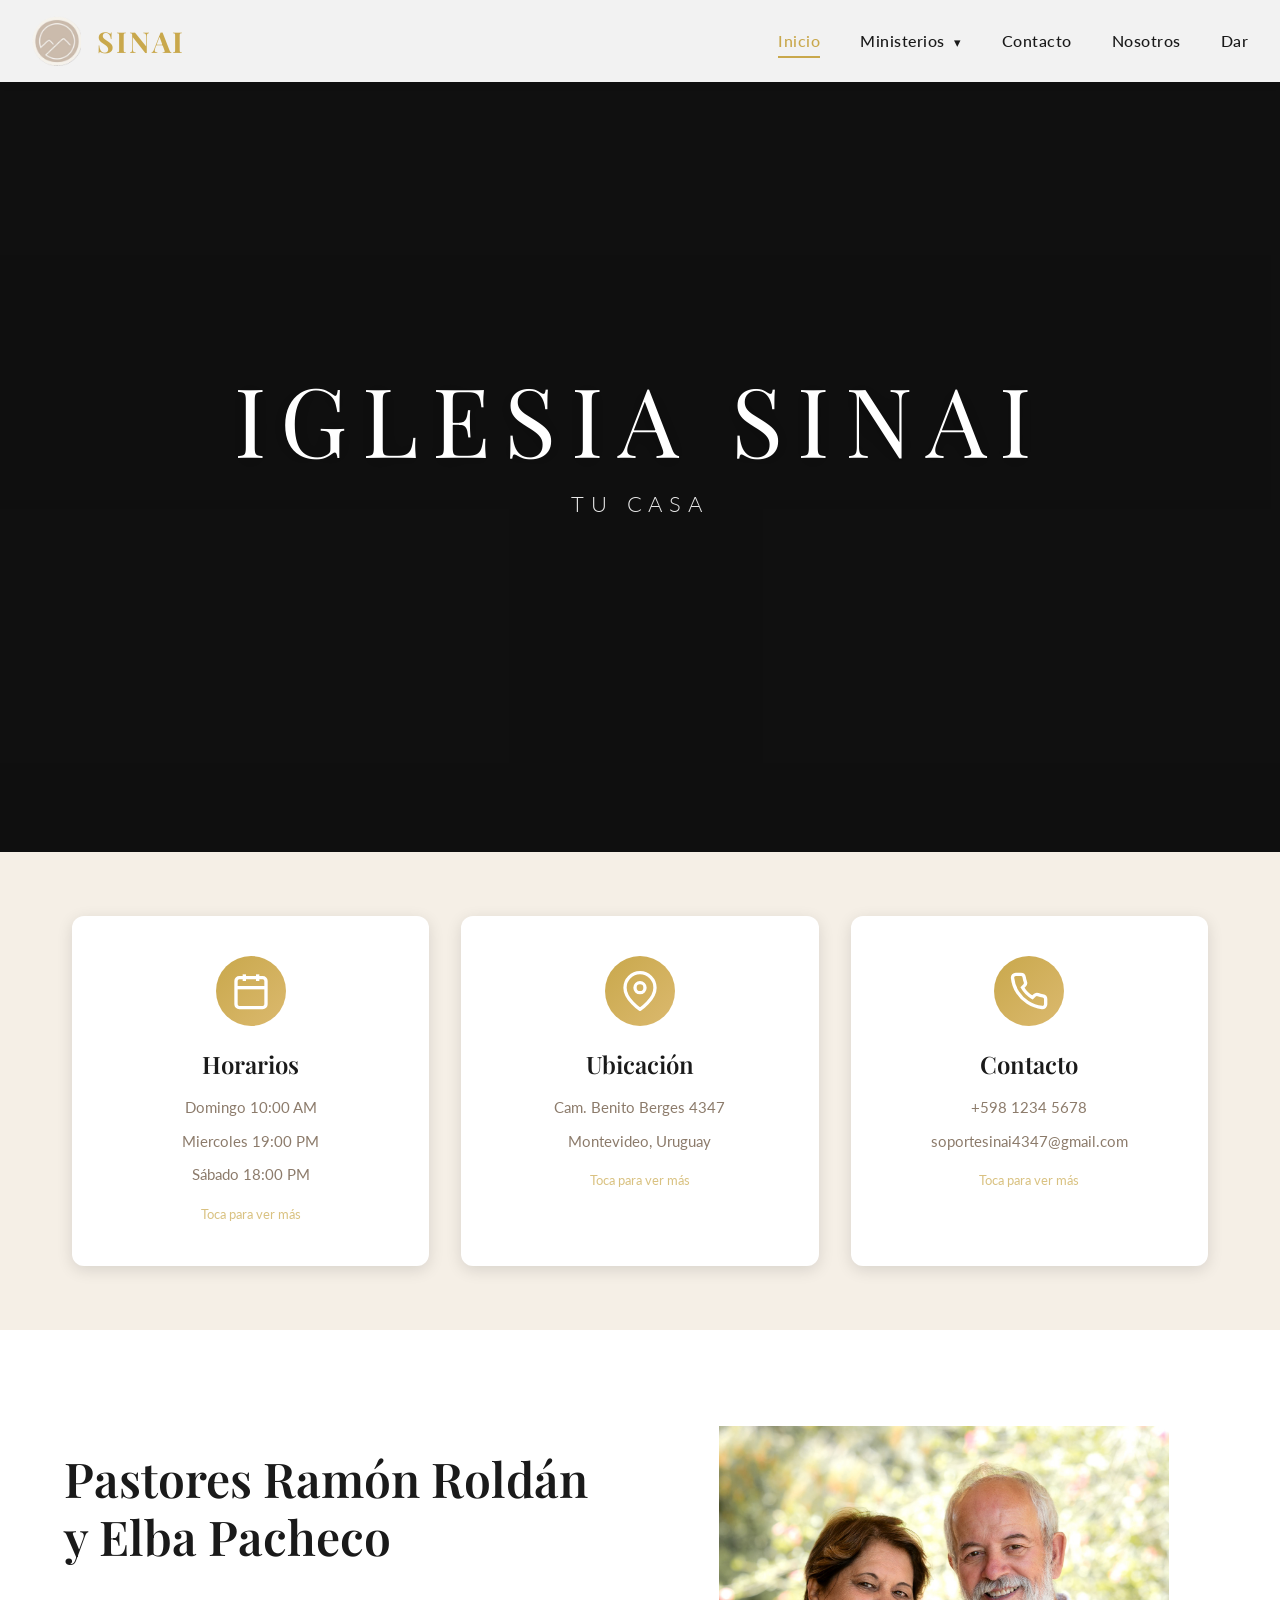
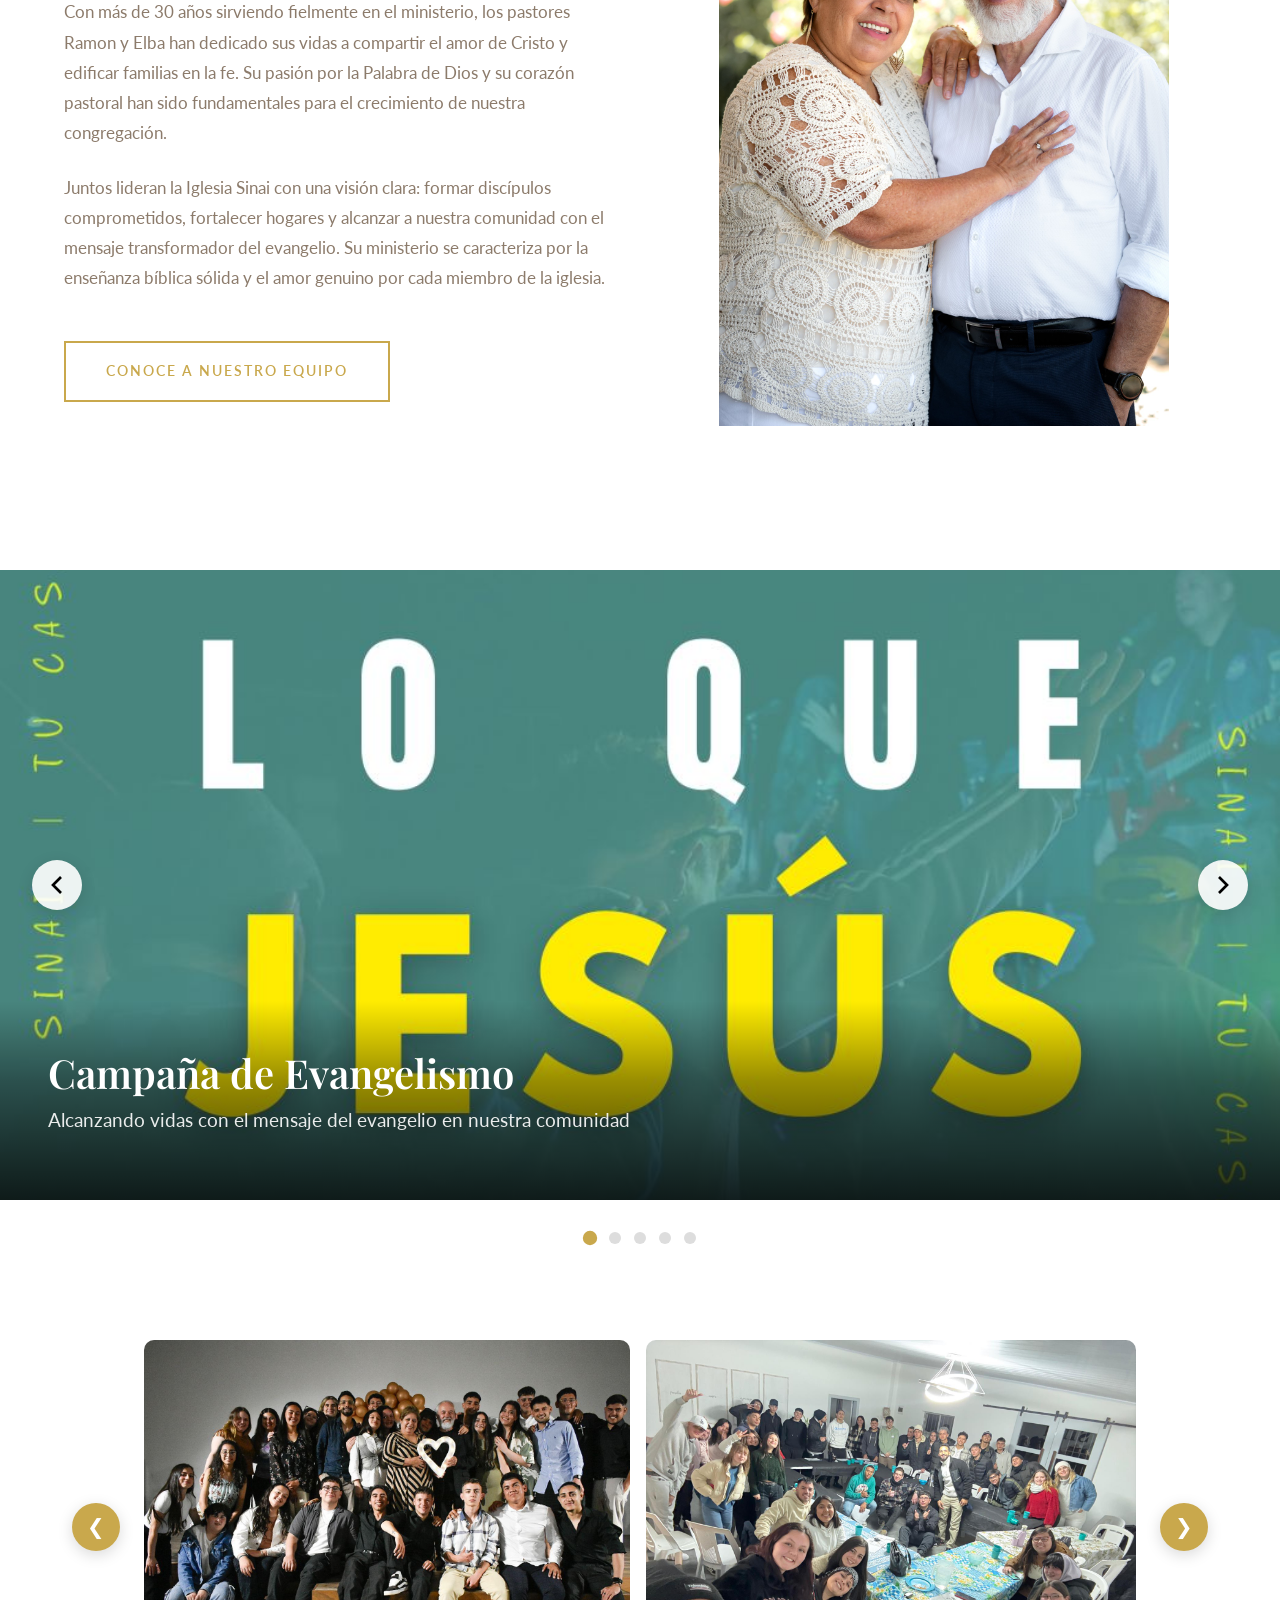
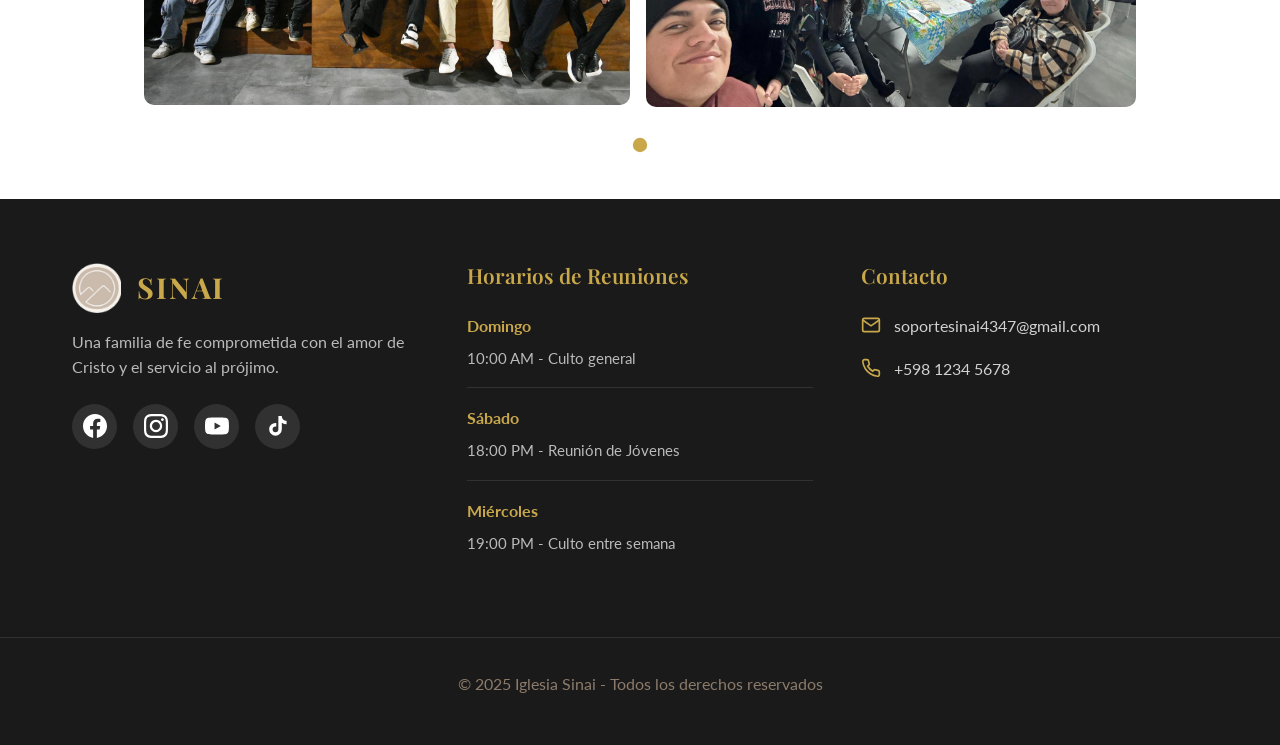
==== index.html @ 522b0577 "Mejoras generales del sitio: optimización, correcciones y unificación - Compresión de imágenes grand" ====
<!DOCTYPE html>
<html lang="es">
<head>
  <meta charset="UTF-8">
  <meta name="viewport" content="width=device-width, initial-scale=1.0">
  <title>Iglesia Sinai - Donde la presencia de Dios habita</title>

  <!-- Tipografías elegantes de Google Fonts -->
  <link rel="preconnect" href="https://fonts.googleapis.com">
  <link rel="preconnect" href="https://fonts.gstatic.com" crossorigin>
  <link href="https://fonts.googleapis.com/css2?family=Playfair+Display:wght@400;500;600;700;800&family=Lato:wght@300;400;700&display=swap" rel="stylesheet">

  <!-- Estilos principales -->
  <link rel="stylesheet" href="css/style.css">
</head>
<body>
    
  <!-- ======= Encabezado / Menú ======= -->
  <header id="header">
    <div class="header-container">
      <div class="logo">
        <img src="img/logo.png" alt="Logo Iglesia Sinai">
        <span>SINAI</span>
      </div>
      
      <button class="menu-toggle" aria-label="Abrir menú">
        <span></span>
        <span></span>
        <span></span>
      </button>

      <nav>
        <ul>
          <li><a href="index.html" class="active">Inicio</a></li>

          <!-- Menú desplegable de ministerios -->
          <li class="dropdown">
            <a href="#ministerios">Ministerios <span class="arrow">▾</span></a>
            <ul class="submenu">
              <li><a href="ministerios/alabanza.html">Alabanza</a></li>
              <li><a href="ministerios/jovenes.html">Jóvenes</a></li>
              <li><a href="ministerios/kids.html">Kids</a></li>
              <li><a href="ministerios/varones.html">Varones</a></li>
              <li><a href="ministerios/mujeres.html">Mujeres</a></li>
              <li><a href="ministerios/danza.html">Danza</a></li>
              <li><a href="ministerios/multimedia.html">Multimedia</a></li>
            </ul>
          </li>

          <li><a href="contacto.html">Contacto</a></li>
          <li><a href="nosotros.html">Nosotros</a></li>
          <li><a href="donaciones.html">Dar</a></li>
        </ul>
      </nav>
    </div>
  </header>

  <!-- ======= Banner con video de fondo ======= -->
  <section class="hero-video">
    <video autoplay muted loop playsinline preload="metadata" class="hero-video-bg">
      <source src="img/hero-opt.mp4" type="video/mp4">
    </video>
    <div class="hero-video-overlay"></div>
    <div class="hero-content">
      <h1 class="hero-title">Iglesia Sinai</h1>
      <p class="hero-subtitle">Tu casa</p>
    </div>
  </section>

  <!-- ======= Información rápida ======= -->
  <section class="info-cards">
    <div class="container">
      <div class="card card-expandible fade-in" data-card="horarios">
        <div class="card-icon">
          <svg width="40" height="40" viewBox="0 0 24 24" fill="none" stroke="currentColor" stroke-width="2">
            <rect x="3" y="4" width="18" height="18" rx="2" ry="2"></rect>
            <line x1="16" y1="2" x2="16" y2="6"></line>
            <line x1="8" y1="2" x2="8" y2="6"></line>
            <line x1="3" y1="10" x2="21" y2="10"></line>
          </svg>
        </div>
        <h3>Horarios</h3>
        <p>Domingo 10:00 AM</p>
        <p>Miercoles 19:00 PM</p>
        <p>Sábado 18:00 PM</p>
        <span class="card-expand-hint">Toca para ver más</span>
      </div>

      <div class="card card-expandible fade-in" data-card="ubicacion">
        <div class="card-icon">
          <svg width="40" height="40" viewBox="0 0 24 24" fill="none" stroke="currentColor" stroke-width="2">
            <path d="M21 10c0 7-9 13-9 13s-9-6-9-13a9 9 0 0 1 18 0z"></path>
            <circle cx="12" cy="10" r="3"></circle>
          </svg>
        </div>
        <h3>Ubicación</h3>
        <p>Cam. Benito Berges 4347</p>
        <p>Montevideo, Uruguay</p>
        <span class="card-expand-hint">Toca para ver más</span>
      </div>

      <div class="card card-expandible fade-in" data-card="contacto">
        <div class="card-icon">
          <svg width="40" height="40" viewBox="0 0 24 24" fill="none" stroke="currentColor" stroke-width="2">
            <path d="M22 16.92v3a2 2 0 0 1-2.18 2 19.79 19.79 0 0 1-8.63-3.07 19.5 19.5 0 0 1-6-6 19.79 19.79 0 0 1-3.07-8.67A2 2 0 0 1 4.11 2h3a2 2 0 0 1 2 1.72 12.84 12.84 0 0 0 .7 2.81 2 2 0 0 1-.45 2.11L8.09 9.91a16 16 0 0 0 6 6l1.27-1.27a2 2 0 0 1 2.11-.45 12.84 12.84 0 0 0 2.81.7A2 2 0 0 1 22 16.92z"></path>
          </svg>
        </div>
        <h3>Contacto</h3>
        <p>+598 1234 5678</p>
        <p>soportesinai4347@gmail.com</p>
        <span class="card-expand-hint">Toca para ver más</span>
      </div>
    </div>
  </section>

  <!-- Modal para info expandida -->
  <div class="info-modal" id="infoModal">
    <div class="info-modal-content">
      <button class="info-modal-close" aria-label="Cerrar">✕</button>
      <div class="info-modal-body" id="infoModalBody"></div>
    </div>
  </div>

  <!-- ======= Nuestros Pastores ======= -->
  <section class="pastores-section-new fade-in" id="pastores">
    <div class="pastores-container">
      <div class="pastores-texto">
        <h2>Pastores Ramón Roldán y Elba Pacheco</h2>
        <p>Con más de 30 años sirviendo fielmente en el ministerio, los pastores Ramon y Elba han dedicado sus vidas a compartir el amor de Cristo y edificar familias en la fe. Su pasión por la Palabra de Dios y su corazón pastoral han sido fundamentales para el crecimiento de nuestra congregación.</p>
        <p>Juntos lideran la Iglesia Sinai con una visión clara: formar discípulos comprometidos, fortalecer hogares y alcanzar a nuestra comunidad con el mensaje transformador del evangelio. Su ministerio se caracteriza por la enseñanza bíblica sólida y el amor genuino por cada miembro de la iglesia.</p>
        <a href="nosotros.html" class="btn-pastores">CONOCE A NUESTRO EQUIPO</a>
      </div>
      <div class="pastores-imagen">
        <img src="img/pastores/pastores.jpg" alt="Pastores Ramón Roldán y Elba Pacheco" loading="lazy">
      </div>
    </div>
  </section>

  <!-- ======= Noticias y Eventos ======= -->
  <section class="noticias-section fade-in" id="noticias">
      <div class="noticias-carousel">
        <button class="carousel-control prev" aria-label="Anterior">
          <svg width="32" height="32" viewBox="0 0 24 24" fill="none" stroke="currentColor" stroke-width="2">
            <polyline points="15 18 9 12 15 6"></polyline>
          </svg>
        </button>

        <div class="carousel-wrapper">
          <div class="carousel-track">
            
            <article class="noticia-card">
              <div class="noticia-image">
                <img src="img/evangelismo.jpg" alt="Campaña de Evangelismo">
              </div>
              <div class="noticia-content">
                <h3>Campaña de Evangelismo</h3>
                <p>Alcanzando vidas con el mensaje del evangelio en nuestra comunidad</p>
              </div>
            </article>

            <article class="noticia-card">
              <div class="noticia-image">
                <img src="img/encendido.jpg" alt="Confraternidad de jóvenes">
              </div>
              <div class="noticia-content">
                <h3>Confraternidad de Jóvenes</h3>
                <p>Noche de adoración, comunión y crecimiento espiritual</p>
              </div>
            </article>

            <article class="noticia-card">
              <div class="noticia-image">
                <img src="img/campeonato.jpg" alt="Campeonato de Fútbol">
              </div>
              <div class="noticia-content">
                <h3>Campeonato de Fútbol</h3>
                <p>Deporte, compañerismo y diversión entre hermanos</p>
              </div>
            </article>

            <article class="noticia-card">
              <div class="noticia-image">
                <img src="img/hombres.jpg" alt="Reunión de Hombres">
              </div>
              <div class="noticia-content">
                <h3>Reunión de Hombres</h3>
                <p>Fortaleciendo el liderazgo y la fe masculina</p>
              </div>
            </article>

            <article class="noticia-card">
              <div class="noticia-image">
                <img src="img/chicas.jpg" alt="Reunión de Chicas">
              </div>
              <div class="noticia-content">
                <h3>Reunión de Chicas</h3>
                <p>Empoderando a las mujeres en su caminar con Cristo</p>
              </div>
            </article>

          </div>
        </div>

        <button class="carousel-control next" aria-label="Siguiente">
          <svg width="32" height="32" viewBox="0 0 24 24" fill="none" stroke="currentColor" stroke-width="2">
            <polyline points="9 18 15 12 9 6"></polyline>
          </svg>
        </button>
      </div>

      <div class="carousel-indicators">
        <span class="indicator active"></span>
        <span class="indicator"></span>
        <span class="indicator"></span>
        <span class="indicator"></span>
        <span class="indicator"></span>
      </div>
  </section>

  <!-- ======= Galería Carrusel ======= -->
  <section class="galeria-section fade-in">
    <div class="container">
      <div class="galeria-carousel" id="indexCarousel">
        <button class="galeria-btn galeria-prev" aria-label="Anterior">❮</button>
        <div class="galeria-viewport">
          <div class="galeria-track">
            <div class="galeria-slide">
              <img src="img/galeria1.jpg" alt="Culto de adoración" loading="lazy">
            </div>
            <div class="galeria-slide">
              <img src="img/galeria2.jpg" alt="Ministerio de jóvenes" loading="lazy">
            </div>
            <!-- Agregar más slides: <div class="galeria-slide"><img src="img/galeria3.jpg" alt=""></div> -->
          </div>
        </div>
        <button class="galeria-btn galeria-next" aria-label="Siguiente">❯</button>
      </div>
      <div class="galeria-dots" id="indexDots"></div>
    </div>
  </section>

  <!-- ========== Lightbox ========== -->
  <div class="galeria-lightbox" id="indexLightbox">
    <button class="galeria-lightbox-close" aria-label="Cerrar">✕</button>
    <button class="galeria-lightbox-prev" aria-label="Anterior">❮</button>
    <img src="" alt="Foto ampliada">
    <button class="galeria-lightbox-next" aria-label="Siguiente">❯</button>
    <div class="galeria-lightbox-counter"></div>
  </div>

  <!-- ======= Footer ======= -->
  <footer>
    <div class="footer-container">
      <div class="footer-section">
        <div class="footer-logo">
          <img src="img/logo.png" alt="Logo Iglesia Sinai">
          <span>SINAI</span>
        </div>
        <p class="footer-description">Una familia de fe comprometida con el amor de Cristo y el servicio al prójimo.</p>
        <div class="social-links">
          <a href="https://www.facebook.com/sinai.tucasa.uy/about" target="_blank" rel="noopener" aria-label="Facebook">
            <svg width="24" height="24" viewBox="0 0 24 24" fill="currentColor">
              <path d="M24 12.073c0-6.627-5.373-12-12-12s-12 5.373-12 12c0 5.99 4.388 10.954 10.125 11.854v-8.385H7.078v-3.47h3.047V9.43c0-3.007 1.792-4.669 4.533-4.669 1.312 0 2.686.235 2.686.235v2.953H15.83c-1.491 0-1.956.925-1.956 1.874v2.25h3.328l-.532 3.47h-2.796v8.385C19.612 23.027 24 18.062 24 12.073z"/>
            </svg>
          </a>
          <a href="https://www.instagram.com/sinaitucasa.uy/" target="_blank" rel="noopener" aria-label="Instagram">
            <svg width="24" height="24" viewBox="0 0 24 24" fill="currentColor">
              <path d="M12 2.163c3.204 0 3.584.012 4.85.07 3.252.148 4.771 1.691 4.919 4.919.058 1.265.069 1.645.069 4.849 0 3.205-.012 3.584-.069 4.849-.149 3.225-1.664 4.771-4.919 4.919-1.266.058-1.644.07-4.85.07-3.204 0-3.584-.012-4.849-.07-3.26-.149-4.771-1.699-4.919-4.92-.058-1.265-.07-1.644-.07-4.849 0-3.204.013-3.583.07-4.849.149-3.227 1.664-4.771 4.919-4.919 1.266-.057 1.645-.069 4.849-.069zm0-2.163c-3.259 0-3.667.014-4.947.072-4.358.2-6.78 2.618-6.98 6.98-.059 1.281-.073 1.689-.073 4.948 0 3.259.014 3.668.072 4.948.2 4.358 2.618 6.78 6.98 6.98 1.281.058 1.689.072 4.948.072 3.259 0 3.668-.014 4.948-.072 4.354-.2 6.782-2.618 6.979-6.98.059-1.28.073-1.689.073-4.948 0-3.259-.014-3.667-.072-4.947-.196-4.354-2.617-6.78-6.979-6.98-1.281-.059-1.69-.073-4.949-.073zm0 5.838c-3.403 0-6.162 2.759-6.162 6.162s2.759 6.163 6.162 6.163 6.162-2.759 6.162-6.163c0-3.403-2.759-6.162-6.162-6.162zm0 10.162c-2.209 0-4-1.79-4-4 0-2.209 1.791-4 4-4s4 1.791 4 4c0 2.21-1.791 4-4 4zm6.406-11.845c-.796 0-1.441.645-1.441 1.44s.645 1.44 1.441 1.44c.795 0 1.439-.645 1.439-1.44s-.644-1.44-1.439-1.44z"/>
            </svg>
          </a>
          <a href="https://youtube.com" target="_blank" rel="noopener" aria-label="YouTube">
            <svg width="24" height="24" viewBox="0 0 24 24" fill="currentColor">
              <path d="M23.498 6.186a3.016 3.016 0 0 0-2.122-2.136C19.505 3.545 12 3.545 12 3.545s-7.505 0-9.377.505A3.017 3.017 0 0 0 .502 6.186C0 8.07 0 12 0 12s0 3.93.502 5.814a3.016 3.016 0 0 0 2.122 2.136c1.871.505 9.376.505 9.376.505s7.505 0 9.377-.505a3.015 3.015 0 0 0 2.122-2.136C24 15.93 24 12 24 12s0-3.93-.502-5.814zM9.545 15.568V8.432L15.818 12l-6.273 3.568z"/>
            </svg>
          </a>
          <a href="https://www.tiktok.com/@sinaitucasa.uy" target="_blank" rel="noopener" aria-label="TikTok">
            <svg width="24" height="24" viewBox="0 0 24 24" fill="currentColor">
              <path d="M19.59 6.69a4.83 4.83 0 0 1-3.77-4.25V2h-3.45v13.67a2.89 2.89 0 0 1-2.88 2.5 2.89 2.89 0 0 1-2.89-2.89 2.89 2.89 0 0 1 2.89-2.89c.28 0 .54.04.79.1V9.01a6.33 6.33 0 0 0-.79-.05 6.34 6.34 0 0 0-6.34 6.34 6.34 6.34 0 0 0 6.34 6.34 6.34 6.34 0 0 0 6.33-6.34V8.69a8.17 8.17 0 0 0 4.78 1.52V6.76a4.85 4.85 0 0 1-1.01-.07z"/>
            </svg>
          </a>
        </div>
      </div>

      <div class="footer-section">
        <h3>Horarios de Reuniones</h3>
        <ul class="horarios-list">
          <li>
            <strong>Domingo</strong>
            <span>10:00 AM - Culto general</span>
          </li>
          <li>
            <strong>Sábado</strong>
            <span>18:00 PM - Reunión de Jóvenes</span>
          </li>
          <li>
            <strong>Miércoles</strong>
            <span>19:00 PM - Culto entre semana</span>
          </li>
        </ul>
      </div>

      <div class="footer-section">
        <h3>Contacto</h3>
        <ul class="contacto-list">
          <li>
            <svg width="20" height="20" viewBox="0 0 24 24" fill="none" stroke="currentColor" stroke-width="2">
              <path d="M4 4h16c1.1 0 2 .9 2 2v12c0 1.1-.9 2-2 2H4c-1.1 0-2-.9-2-2V6c0-1.1.9-2 2-2z"></path>
              <polyline points="22,6 12,13 2,6"></polyline>
            </svg>
            <a href="mailto:soportesinai4347@gmail.com">soportesinai4347@gmail.com</a>
          </li>
          <li>
            <svg width="20" height="20" viewBox="0 0 24 24" fill="none" stroke="currentColor" stroke-width="2">
              <path d="M22 16.92v3a2 2 0 0 1-2.18 2 19.79 19.79 0 0 1-8.63-3.07 19.5 19.5 0 0 1-6-6 19.79 19.79 0 0 1-3.07-8.67A2 2 0 0 1 4.11 2h3a2 2 0 0 1 2 1.72 12.84 12.84 0 0 0 .7 2.81 2 2 0 0 1-.45 2.11L8.09 9.91a16 16 0 0 0 6 6l1.27-1.27a2 2 0 0 1 2.11-.45 12.84 12.84 0 0 0 2.81.7A2 2 0 0 1 22 16.92z"></path>
            </svg>
            <a href="tel:+59812345678">+598 1234 5678</a>
          </li>
        </ul>
      </div>
    </div>

    <div class="footer-bottom">
      <p>&copy; 2025 Iglesia Sinai - Todos los derechos reservados</p>
    </div>
  </footer>

  <!-- Scripts -->
  <script src="js/main.js"></script>
</body>
</html>
---- css/style.css ----
/* =========================
   IGLESIA SINAI - VERSIÓN MEJORADA
   Diseño elegante y moderno
========================= */

/* ======= FALLBACK PARA IMÁGENES ROTAS ======= */
.galeria-slide img,
.descripcion-imagen img,
.historia-imagen img,
.lider-imagen img {
  min-height: 40px;
  background-color: #e8e0d0;
  background-image: url("data:image/svg+xml,%3Csvg xmlns='http://www.w3.org/2000/svg' width='80' height='80' viewBox='0 0 24 24' fill='none' stroke='%23c9a84c' stroke-width='1' stroke-linecap='round' stroke-linejoin='round'%3E%3Crect x='3' y='3' width='18' height='18' rx='2' ry='2'/%3E%3Ccircle cx='8.5' cy='8.5' r='1.5'/%3E%3Cpolyline points='21 15 16 10 5 21'/%3E%3C/svg%3E");
  background-repeat: no-repeat;
  background-position: center;
  background-size: 60px;
}

:root {
  /* Colores principales */
  --color-primary: #1a1a1a;
  --color-secondary: #3b2314;
  --color-accent: #c9a84c;
  --color-accent-light: #dbb96e;
  --color-text: #1a1a1a;
  --color-text-light: #8c7b6b;
  --color-white: #ffffff;
  --color-bg-light: #f5efe6;
  --color-bg-dark: #111111;
  
  /* Sombras */
  --shadow-sm: 0 2px 8px rgba(0, 0, 0, 0.08);
  --shadow-md: 0 4px 16px rgba(0, 0, 0, 0.12);
  --shadow-lg: 0 8px 32px rgba(0, 0, 0, 0.16);
  
  /* Transiciones */
  --transition-fast: 0.2s ease;
  --transition-normal: 0.3s ease;
  --transition-slow: 0.5s ease;
}

* {
  margin: 0;
  padding: 0;
  box-sizing: border-box;
}

html {
  scroll-behavior: smooth;
  font-size: 16px;
}

body {
  font-family: 'Lato', -apple-system, BlinkMacSystemFont, 'Segoe UI', sans-serif;
  font-weight: 400;
  color: var(--color-text);
  line-height: 1.7;
  background-color: var(--color-white);
  overflow-x: hidden;
}

/* ======= TIPOGRAFÍA ======= */
h1, h2, h3, h4, h5, h6 {
  font-family: 'Playfair Display', Georgia, serif;
  font-weight: 600;
  line-height: 1.2;
  color: var(--color-primary);
  margin-bottom: 1rem;
}

h1 { font-size: clamp(2.5rem, 5vw, 4rem); }
h2 { font-size: clamp(2rem, 4vw, 3rem); }
h3 { font-size: clamp(1.5rem, 3vw, 2rem); }

p {
  margin-bottom: 1rem;
  color: var(--color-text-light);
}

/* ======= CONTENEDORES ======= */
.container {
  max-width: 1200px;
  margin: 0 auto;
  padding: 0 2rem;
}

/* ======= HEADER ======= */
header {
  position: fixed;
  top: 0;
  left: 0;
  width: 100%;
  z-index: 1000;
  background: rgba(255, 255, 255, 0.95);
  backdrop-filter: blur(10px);
  box-shadow: var(--shadow-sm);
  transition: all var(--transition-normal);
}

header.scrolled {
  background: rgba(255, 255, 255, 0.98);
  box-shadow: var(--shadow-md);
}

.header-container {
  max-width: 1400px;
  margin: 0 auto;
  padding: 1rem 2rem;
  display: flex;
  justify-content: space-between;
  align-items: center;
}

/* Logo */
.logo {
  display: flex;
  align-items: center;
  gap: 1rem;
  text-decoration: none;
}

.logo img {
  height: 50px;
  width: auto;
  transition: transform var(--transition-normal);
}

.logo:hover img {
  transform: scale(1.05);
}

.logo span {
  font-family: 'Playfair Display', Georgia, serif;
  font-size: 1.8rem;
  font-weight: 700;
  color: var(--color-accent);
  letter-spacing: 2px;
}

/* Navegación */
nav ul {
  list-style: none;
  display: flex;
  gap: 2.5rem;
  align-items: center;
}

nav a {
  color: var(--color-text);
  text-decoration: none;
  font-weight: 500;
  font-size: 1rem;
  letter-spacing: 0.5px;
  position: relative;
  padding: 0.5rem 0;
  transition: color var(--transition-normal);
}

nav a::after {
  content: '';
  position: absolute;
  bottom: 0;
  left: 0;
  width: 0;
  height: 2px;
  background: var(--color-accent);
  transition: width var(--transition-normal);
}

nav a:hover,
nav a.active {
  color: var(--color-accent);
}

nav a:hover::after,
nav a.active::after {
  width: 100%;
}

/* Dropdown */
.dropdown {
  position: relative;
}

.dropdown .arrow {
  font-size: 0.8em;
  margin-left: 0.3rem;
  transition: transform var(--transition-normal);
}

.dropdown:hover .arrow {
  transform: rotate(180deg);
}

.submenu {
  position: absolute;
  top: 100%;
  left: 0;
  display: flex;
  flex-direction: column;
  gap: 0;
  background: var(--color-white);
  border-radius: 8px;
  box-shadow: var(--shadow-lg);
  min-width: 180px;
  opacity: 0;
  visibility: hidden;
  transform: translateY(-10px);
  transition: all var(--transition-normal);
  margin-top: 1rem;
  padding: 0.5rem 0;
}

.dropdown:hover .submenu {
  opacity: 1;
  visibility: visible;
  transform: translateY(0);
}

.submenu li {
  width: 100%;
}

.submenu a {
  display: block;
  padding: 0.75rem 1.5rem;
  color: var(--color-text);
  transition: all var(--transition-fast);
}

.submenu a::after {
  display: none;
}

.submenu a:hover {
  background: var(--color-bg-light);
  color: var(--color-accent);
  padding-left: 2rem;
}

/* Menú hamburguesa */
.menu-toggle {
  display: none;
  flex-direction: column;
  gap: 5px;
  background: none;
  border: none;
  cursor: pointer;
  padding: 0.5rem;
}

.menu-toggle span {
  width: 28px;
  height: 3px;
  background: var(--color-accent);
  border-radius: 3px;
  transition: all var(--transition-normal);
}

.menu-toggle.active span:nth-child(1) {
  transform: rotate(45deg) translate(8px, 8px);
}

.menu-toggle.active span:nth-child(2) {
  opacity: 0;
}

.menu-toggle.active span:nth-child(3) {
  transform: rotate(-45deg) translate(8px, -8px);
}

/* ======= HERO VIDEO ======= */
.hero-video {
  position: relative;
  width: 100%;
  height: 100vh;
  min-height: 600px;
  overflow: hidden;
  display: flex;
  align-items: center;
  background-color: #1a1a1a;
  justify-content: center;
}

.hero-video-bg {
  position: absolute;
  top: 50%;
  left: 50%;
  min-width: 100%;
  min-height: 100%;
  width: auto;
  height: auto;
  transform: translate(-50%, -50%);
  object-fit: cover;
  z-index: 0;
  will-change: transform;
}

.hero-video-overlay {
  position: absolute;
  top: 0;
  left: 0;
  width: 100%;
  height: 100%;
  background: rgba(0, 0, 0, 0.4);
  z-index: 1;
}

.hero-content {
  position: relative;
  z-index: 2;
  text-align: center;
  color: var(--color-white);
  max-width: 900px;
  padding: 0 2rem;
  animation: fadeInUp 1s ease-out;
}

@keyframes fadeInUp {
  from {
    opacity: 0;
    transform: translateY(30px);
  }
  to {
    opacity: 1;
    transform: translateY(0);
  }
}

.hero-title {
  font-size: clamp(3rem, 8vw, 6rem);
  font-weight: 400;
  color: var(--color-white);
  margin-bottom: 0.5rem;
  text-shadow: 0 2px 20px rgba(0, 0, 0, 0.4);
  letter-spacing: 0.15em;
  text-transform: uppercase;
}

.hero-subtitle {
  font-size: clamp(1rem, 2vw, 1.4rem);
  color: var(--color-white);
  font-weight: 300;
  font-style: normal;
  letter-spacing: 0.3em;
  text-transform: uppercase;
  opacity: 0.9;
}

/* ======= BOTONES ======= */
.btn-primary {
  display: inline-block;
  padding: 1rem 2.5rem;
  background: var(--color-accent);
  color: var(--color-white);
  text-decoration: none;
  font-weight: 600;
  border-radius: 50px;
  transition: all var(--transition-normal);
  box-shadow: 0 4px 15px rgba(201, 169, 97, 0.3);
  letter-spacing: 0.5px;
}

.btn-primary:hover {
  background: var(--color-accent-light);
  transform: translateY(-2px);
  box-shadow: 0 6px 20px rgba(201, 169, 97, 0.4);
}

/* ======= INFO CARDS ======= */
.info-cards {
  padding: 4rem 0;
  background: var(--color-bg-light);
  margin-top: -3rem;
  position: relative;
  z-index: 2;
}

.info-cards .container {
  display: grid;
  grid-template-columns: repeat(auto-fit, minmax(280px, 1fr));
  gap: 2rem;
}

.card {
  background: var(--color-white);
  padding: 2.5rem 2rem;
  border-radius: 12px;
  box-shadow: var(--shadow-md);
  text-align: center;
  transition: all var(--transition-normal);
}

.card:hover {
  transform: translateY(-5px);
  box-shadow: var(--shadow-lg);
}

.card-icon {
  width: 70px;
  height: 70px;
  margin: 0 auto 1.5rem;
  background: linear-gradient(135deg, var(--color-accent), var(--color-accent-light));
  border-radius: 50%;
  display: flex;
  align-items: center;
  justify-content: center;
  color: var(--color-white);
}

.card h3 {
  font-size: 1.5rem;
  margin-bottom: 1rem;
  color: var(--color-primary);
}

.card p {
  font-size: 0.95rem;
  color: var(--color-text-light);
  margin-bottom: 0.5rem;
}

/* Tarjetas expandibles */
.card-expandible {
  cursor: pointer;
  position: relative;
}

.card-expand-hint {
  display: block;
  margin-top: 1rem;
  font-size: 0.8rem;
  color: var(--color-accent);
  opacity: 0.7;
  transition: opacity 0.3s ease;
}

.card-expandible:hover .card-expand-hint {
  opacity: 1;
}

/* Modal de información */
.info-modal {
  display: none;
  position: fixed;
  top: 0;
  left: 0;
  width: 100%;
  height: 100%;
  background: rgba(0, 0, 0, 0.8);
  z-index: 10000;
  align-items: center;
  justify-content: center;
  padding: 2rem;
}

.info-modal.active {
  display: flex;
}

.info-modal-content {
  background: var(--color-white);
  border-radius: 16px;
  max-width: 500px;
  width: 100%;
  max-height: 80vh;
  overflow-y: auto;
  position: relative;
  animation: modalSlideIn 0.3s ease;
}

@keyframes modalSlideIn {
  from {
    transform: translateY(-30px);
    opacity: 0;
  }
  to {
    transform: translateY(0);
    opacity: 1;
  }
}

.info-modal-close {
  position: absolute;
  top: 1rem;
  right: 1rem;
  background: none;
  border: none;
  font-size: 1.5rem;
  color: var(--color-text-light);
  cursor: pointer;
  transition: color 0.3s ease, transform 0.3s ease;
  z-index: 1;
}

.info-modal-close:hover {
  color: var(--color-accent);
  transform: scale(1.1);
}

.info-modal-body {
  padding: 2.5rem;
}

.info-modal-body .modal-icon {
  width: 80px;
  height: 80px;
  margin: 0 auto 1.5rem;
  background: linear-gradient(135deg, var(--color-accent), var(--color-accent-light));
  border-radius: 50%;
  display: flex;
  align-items: center;
  justify-content: center;
  color: var(--color-white);
}

.info-modal-body h3 {
  text-align: center;
  font-size: 1.8rem;
  color: var(--color-primary);
  margin-bottom: 1.5rem;
}

.info-modal-body .info-detail {
  display: flex;
  align-items: flex-start;
  gap: 1rem;
  padding: 1rem 0;
  border-bottom: 1px solid var(--color-bg-light);
}

.info-modal-body .info-detail:last-child {
  border-bottom: none;
}

.info-modal-body .info-detail-icon {
  width: 40px;
  height: 40px;
  background: var(--color-bg-light);
  border-radius: 50%;
  display: flex;
  align-items: center;
  justify-content: center;
  flex-shrink: 0;
  font-size: 1.2rem;
}

.info-modal-body .info-detail-content h4 {
  font-size: 1rem;
  color: var(--color-primary);
  margin-bottom: 0.3rem;
}

.info-modal-body .info-detail-content p {
  font-size: 0.95rem;
  color: var(--color-text-light);
  margin: 0;
}

.info-modal-body .info-detail-content a {
  color: var(--color-accent);
  text-decoration: none;
}

.info-modal-body .info-detail-content a:hover {
  text-decoration: underline;
}

.info-modal-body .modal-btn {
  display: block;
  width: 100%;
  margin-top: 1.5rem;
  padding: 1rem;
  background: var(--color-accent);
  color: white;
  text-align: center;
  text-decoration: none;
  border-radius: 8px;
  font-weight: 600;
  transition: background 0.3s ease;
}

.info-modal-body .modal-btn:hover {
  background: var(--color-secondary);
}

/* ======= SECCIONES ======= */
section {
  padding: 6rem 0;
}

.section-header {
  text-align: center;
  max-width: 700px;
  margin: 0 auto 4rem;
}

.section-header h2 {
  font-size: clamp(2rem, 4vw, 3rem);
  margin-bottom: 1rem;
  position: relative;
  display: inline-block;
}

.section-header h2::after {
  content: '';
  position: absolute;
  bottom: -10px;
  left: 50%;
  transform: translateX(-50%);
  width: 80px;
  height: 4px;
  background: linear-gradient(90deg, var(--color-accent), var(--color-accent-light));
  border-radius: 2px;
}

.section-header p {
  font-size: 1.1rem;
  color: var(--color-text-light);
}

/* ======= PASTORES SECTION - NUEVO DISEÑO ======= */
.pastores-section-new {
  background: var(--color-white);
  padding: 6rem 0;
}

.pastores-container {
  max-width: 1400px;
  margin: 0 auto;
  padding: 0 4rem;
  display: grid;
  grid-template-columns: 1fr 1fr;
  gap: 4rem;
  align-items: center;
}

.pastores-texto {
  color: var(--color-primary);
}

.pastores-texto h2 {
  font-family: 'Playfair Display', Georgia, serif;
  font-size: clamp(2rem, 4vw, 3rem);
  color: var(--color-primary);
  margin-bottom: 2rem;
  line-height: 1.2;
}

.pastores-texto p {
  color: var(--color-text-light);
  font-size: 1.05rem;
  line-height: 1.8;
  margin-bottom: 1.5rem;
}

.btn-pastores {
  display: inline-block;
  margin-top: 1.5rem;
  padding: 1rem 2.5rem;
  background: transparent;
  color: var(--color-accent);
  border: 2px solid var(--color-accent);
  font-family: 'Lato', sans-serif;
  font-size: 0.9rem;
  font-weight: 600;
  letter-spacing: 2px;
  text-decoration: none;
  text-transform: uppercase;
  transition: all var(--transition-normal);
}

.btn-pastores:hover {
  background: var(--color-accent);
  color: var(--color-white);
}

.pastores-imagen {
  position: relative;
}

.pastores-imagen img {
  width: 100%;
  height: auto;
  max-height: 600px;
  object-fit: contain;
  object-position: center center;
  display: block;
}

/* Responsive pastores nuevo */
@media (max-width: 992px) {
  .pastores-container {
    grid-template-columns: 1fr;
    gap: 3rem;
    padding: 0 2rem;
  }

  .pastores-texto {
    text-align: center;
    order: 2;
  }

  .pastores-imagen {
    order: 1;
  }

  .pastores-imagen img {
    max-height: 500px;
    margin: 0 auto;
  }
}

@media (max-width: 576px) {
  .pastores-section-new {
    padding: 4rem 0;
  }

  .pastores-container {
    padding: 0 1.5rem;
    gap: 2rem;
  }

  .pastores-texto h2 {
    font-size: 1.8rem;
  }

  .pastores-texto p {
    font-size: 1rem;
  }

  .btn-pastores {
    padding: 0.9rem 2rem;
    font-size: 0.85rem;
  }
}

/* Mantener btn-secondary para otros usos */
.btn-secondary {
  display: inline-block;
  padding: 1rem 2.5rem;
  background: transparent;
  color: var(--color-accent);
  border: 2px solid var(--color-accent);
  border-radius: 50px;
  font-weight: 600;
  text-decoration: none;
  transition: all var(--transition-normal);
}

.btn-secondary:hover {
  background: var(--color-accent);
  color: var(--color-white);
}

/* ======= VIDEO SECTION ======= */
.video-section {
  background: var(--color-white);
  padding: 4rem 0;
}

.video-title {
  text-align: center;
  font-size: 1.8rem;
  color: var(--color-primary);
  margin-bottom: 2rem;
  font-weight: 500;
}

.video-container {
  position: relative;
  width: 100%;
  max-width: 1000px;
  margin: 0 auto;
  padding-bottom: 56.25%; /* 16:9 Aspect Ratio */
  height: 0;
  overflow: hidden;
  border-radius: 0;
  box-shadow: none;
}

.video-container iframe {
  position: absolute;
  top: 0;
  left: 0;
  width: 100%;
  height: 100%;
  border: none;
}

/* ======= NOTICIAS Y EVENTOS ======= */
.noticias-section {
  background: var(--color-white);
  overflow: hidden;
  padding: 3rem 0;
}

.noticias-section .section-header {
  margin-bottom: 2rem;
}

.noticias-section .section-header h2::after {
  display: none;
}

.noticias-carousel {
  position: relative;
  padding: 0;
}

.carousel-wrapper {
  overflow: hidden;
  border-radius: 0;
}

.carousel-track {
  display: flex;
  gap: 0;
  transition: transform 0.5s cubic-bezier(0.4, 0, 0.2, 1);
}

.noticia-card {
  min-width: 100%;
  background: var(--color-white);
  border-radius: 0;
  overflow: hidden;
  box-shadow: none;
  transition: all var(--transition-normal);
  position: relative;
}

.noticia-card:hover {
  transform: none;
  box-shadow: none;
}

.noticia-image {
  position: relative;
  width: 100%;
  height: 70vh;
  overflow: hidden;
}

.noticia-image img {
  width: 100%;
  height: 100%;
  object-fit: cover;
  transition: transform 0.5s ease;
}

.noticia-card:hover .noticia-image img {
  transform: scale(1.02);
}

.noticia-content {
  position: absolute;
  bottom: 0;
  left: 0;
  right: 0;
  padding: 3rem;
  background: linear-gradient(to top, rgba(0,0,0,0.8) 0%, rgba(0,0,0,0.4) 60%, transparent 100%);
  color: white;
}

.noticia-content h3 {
  font-size: 2.5rem;
  margin-bottom: 0.5rem;
  color: var(--color-white);
}

.noticia-content p {
  font-size: 1.2rem;
  line-height: 1.6;
  color: rgba(255,255,255,0.9);
}

/* Controles del carrusel */
.carousel-control {
  position: absolute;
  top: 50%;
  transform: translateY(-50%);
  background: rgba(255,255,255,0.9);
  border: none;
  width: 50px;
  height: 50px;
  border-radius: 50%;
  cursor: pointer;
  display: flex;
  align-items: center;
  justify-content: center;
  box-shadow: var(--shadow-md);
  transition: all var(--transition-normal);
  z-index: 10;
}

.carousel-control:hover {
  background: var(--color-accent);
  color: var(--color-white);
  transform: translateY(-50%) scale(1.1);
}

.carousel-control.prev {
  left: 2rem;
}

.carousel-control.next {
  right: 2rem;
}

.carousel-indicators {
  display: flex;
  justify-content: center;
  gap: 0.8rem;
  margin-top: 2rem;
}

.indicator {
  width: 12px;
  height: 12px;
  border-radius: 50%;
  background: #ddd;
  cursor: pointer;
  transition: all var(--transition-normal);
}

.indicator.active,
.indicator:hover {
  background: var(--color-accent);
  transform: scale(1.2);
}

/* ======= GALERÍA ======= */
.galeria-section {
  background: var(--color-white);
  padding: 3rem 0;
}

.galeria-section .section-header {
  margin-bottom: 2rem;
}

.galeria-section .section-header h2::after {
  display: none;
}

/* ======= GALERÍA CARRUSEL ======= */
.galeria-carousel {
  position: relative;
  display: flex;
  align-items: center;
  gap: 1rem;
}

.galeria-viewport {
  overflow: hidden;
  border-radius: 12px;
  flex: 1;
}

.galeria-track {
  display: flex;
  transition: transform 0.5s ease;
}

.galeria-slide {
  min-width: calc(100% / 3);
  padding: 0 0.5rem;
  box-sizing: border-box;
}

.galeria-slide img {
  width: 100%;
  aspect-ratio: 4/3;
  object-fit: cover;
  border-radius: 10px;
  cursor: zoom-in;
  transition: transform 0.4s ease, box-shadow 0.4s ease;
}

.galeria-slide img:hover {
  transform: scale(1.03);
  box-shadow: 0 8px 25px rgba(0, 0, 0, 0.2);
}

.galeria-btn {
  background: var(--color-accent);
  color: white;
  border: none;
  width: 48px;
  height: 48px;
  border-radius: 50%;
  font-size: 1.3rem;
  cursor: pointer;
  display: flex;
  align-items: center;
  justify-content: center;
  transition: background 0.3s ease, transform 0.3s ease;
  flex-shrink: 0;
  box-shadow: 0 4px 15px rgba(0, 0, 0, 0.15);
}

.galeria-btn:hover {
  background: var(--color-secondary);
  transform: scale(1.1);
}

.galeria-dots {
  display: flex;
  justify-content: center;
  gap: 0.5rem;
  margin-top: 1.5rem;
}

.galeria-dot {
  width: 12px;
  height: 12px;
  border-radius: 50%;
  background: #ddd;
  border: none;
  cursor: pointer;
  transition: background 0.3s ease, transform 0.3s ease;
}

.galeria-dot.active {
  background: var(--color-accent);
  transform: scale(1.2);
}

/* ======= LIGHTBOX ======= */
.galeria-lightbox {
  display: none;
  position: fixed;
  top: 0;
  left: 0;
  width: 100%;
  height: 100%;
  background: rgba(0, 0, 0, 0.9);
  z-index: 10000;
  align-items: center;
  justify-content: center;
  padding: 2rem;
}

.galeria-lightbox.active {
  display: flex;
}

.galeria-lightbox img {
  max-width: 90%;
  max-height: 85vh;
  object-fit: contain;
  border-radius: 8px;
  box-shadow: 0 10px 40px rgba(0, 0, 0, 0.5);
  animation: lightboxZoomIn 0.3s ease;
}

@keyframes lightboxZoomIn {
  from { transform: scale(0.8); opacity: 0; }
  to { transform: scale(1); opacity: 1; }
}

.galeria-lightbox-close {
  position: absolute;
  top: 1.5rem;
  right: 2rem;
  background: none;
  border: none;
  color: white;
  font-size: 2.5rem;
  cursor: pointer;
  transition: transform 0.3s ease, color 0.3s ease;
  z-index: 10001;
}

.galeria-lightbox-close:hover {
  transform: scale(1.2);
  color: var(--color-accent);
}

.galeria-lightbox-prev,
.galeria-lightbox-next {
  position: absolute;
  top: 50%;
  transform: translateY(-50%);
  background: rgba(201, 168, 76, 0.8);
  color: white;
  border: none;
  width: 50px;
  height: 50px;
  border-radius: 50%;
  font-size: 1.5rem;
  cursor: pointer;
  display: flex;
  align-items: center;
  justify-content: center;
  transition: background 0.3s ease;
  z-index: 10001;
}

.galeria-lightbox-prev { left: 1.5rem; }
.galeria-lightbox-next { right: 1.5rem; }

.galeria-lightbox-prev:hover,
.galeria-lightbox-next:hover {
  background: var(--color-accent);
}

.galeria-lightbox-counter {
  position: absolute;
  bottom: 1.5rem;
  left: 50%;
  transform: translateX(-50%);
  color: rgba(255, 255, 255, 0.7);
  font-size: 0.95rem;
}

/* ======= FOOTER ======= */
footer {
  background: var(--color-primary);
  color: var(--color-white);
  padding: 4rem 0 2rem;
}

.footer-container {
  max-width: 1200px;
  margin: 0 auto;
  padding: 0 2rem;
  display: grid;
  grid-template-columns: repeat(auto-fit, minmax(250px, 1fr));
  gap: 3rem;
  margin-bottom: 3rem;
}

.footer-section h3 {
  color: var(--color-accent);
  font-size: 1.3rem;
  margin-bottom: 1.5rem;
}

.footer-logo {
  display: flex;
  align-items: center;
  gap: 1rem;
  margin-bottom: 1rem;
}

.footer-logo img {
  height: 50px;
  width: auto;
}

.footer-logo span {
  font-family: 'Playfair Display', Georgia, serif;
  font-size: 1.8rem;
  font-weight: 700;
  color: var(--color-accent);
  letter-spacing: 2px;
}

.footer-description {
  color: rgba(255, 255, 255, 0.7);
  line-height: 1.6;
  margin-bottom: 1.5rem;
}

.social-links {
  display: flex;
  gap: 1rem;
}

.social-links a {
  width: 45px;
  height: 45px;
  background: rgba(255, 255, 255, 0.1);
  border-radius: 50%;
  display: flex;
  align-items: center;
  justify-content: center;
  color: var(--color-white);
  transition: all var(--transition-normal);
}

.social-links a:hover {
  background: var(--color-accent);
  transform: translateY(-3px);
}

.btn-map {
  display: inline-block;
  margin-top: 1rem;
  padding: 0.7rem 1.5rem;
  background: var(--color-accent);
  color: var(--color-white);
  text-decoration: none;
  border-radius: 25px;
  font-size: 0.9rem;
  transition: all var(--transition-normal);
}

.btn-map:hover {
  background: var(--color-accent-light);
  transform: translateY(-2px);
}

.horarios-list,
.contacto-list {
  list-style: none;
}

.horarios-list li {
  margin-bottom: 1rem;
  padding-bottom: 1rem;
  border-bottom: 1px solid rgba(255, 255, 255, 0.1);
}

.horarios-list li:last-child {
  border-bottom: none;
}

.horarios-list strong {
  display: block;
  color: var(--color-accent);
  margin-bottom: 0.3rem;
}

.horarios-list span {
  color: rgba(255, 255, 255, 0.7);
  font-size: 0.95rem;
}

.contacto-list li {
  display: flex;
  align-items: center;
  gap: 0.8rem;
  margin-bottom: 1rem;
}

.contacto-list svg {
  flex-shrink: 0;
  color: var(--color-accent);
}

.contacto-list a {
  color: rgba(255, 255, 255, 0.8);
  text-decoration: none;
  transition: color var(--transition-normal);
}

.contacto-list a:hover {
  color: var(--color-accent);
}

.footer-bottom {
  text-align: center;
  padding-top: 2rem;
  border-top: 1px solid rgba(255, 255, 255, 0.1);
  color: rgba(255, 255, 255, 0.6);
}

/* ======= ANIMACIONES FADE-IN ======= */
.fade-in {
  opacity: 0;
  transform: translateY(30px);
  transition: opacity 0.8s ease, transform 0.8s ease;
}

.fade-in.visible {
  opacity: 1;
  transform: translateY(0);
}

/* ======= RESPONSIVE ======= */
@media (max-width: 1024px) {
  .carousel-control {
    width: 40px;
    height: 40px;
  }
  
  .noticias-carousel {
    padding: 0 3rem;
  }
}

@media (max-width: 768px) {
  /* Header */
  .header-container {
    padding: 1rem;
  }
  
  .menu-toggle {
    display: flex;
  }
  
  nav {
    position: fixed;
    top: 70px;
    left: 0;
    width: 100%;
    background: var(--color-white);
    box-shadow: var(--shadow-md);
    transform: translateY(-100%);
    opacity: 0;
    visibility: hidden;
    transition: all var(--transition-normal);
  }
  
  nav.active {
    transform: translateY(0);
    opacity: 1;
    visibility: visible;
  }
  
  nav ul {
    flex-direction: column;
    gap: 0;
    padding: 1rem 0;
  }
  
  nav a {
    display: block;
    padding: 1rem 2rem;
    width: 100%;
  }
  
  .submenu {
    position: static;
    transform: none;
    opacity: 1;
    visibility: visible;
    box-shadow: none;
    background: var(--color-bg-light);
    margin-top: 0;
  }
  
  /* Hero Video */
  .hero-video {
    height: 70vh;
    min-height: 500px;
  }

  .hero-title {
    font-size: 2rem;
  }

  .hero-subtitle {
    font-size: 1.1rem;
  }
  
  /* Sections */
  section {
    padding: 4rem 0;
  }
  
  .section-header {
    margin-bottom: 3rem;
  }
  
  /* Cards */
  .info-cards {
    padding: 3rem 0;
  }
  
  /* Carrusel noticias */
  .noticias-carousel {
    padding: 0 2rem;
  }
  
  .carousel-control {
    width: 35px;
    height: 35px;
  }
  
  .noticia-image {
    height: 300px;
  }
  
  .noticia-content {
    padding: 1.5rem;
  }
  
  /* Galería Carrusel */
  .galeria-slide {
    min-width: 50%;
  }

  .galeria-btn {
    width: 40px;
    height: 40px;
    font-size: 1.1rem;
  }

  .galeria-lightbox-prev,
  .galeria-lightbox-next {
    width: 40px;
    height: 40px;
  }
  
  /* Footer */
  footer {
    padding: 3rem 0 1.5rem;
  }
  
  .footer-container {
    grid-template-columns: 1fr;
    gap: 2rem;
    text-align: center;
  }
  
  .footer-logo {
    justify-content: center;
  }
  
  .social-links {
    justify-content: center;
  }
}

@media (max-width: 480px) {
  .container {
    padding: 0 1rem;
  }
  
  .hero-title {
    font-size: 1.8rem;
  }
  
  .card {
    padding: 2rem 1.5rem;
  }
  
  .galeria-slide {
    min-width: 100%;
  }

  .galeria-btn {
    width: 36px;
    height: 36px;
    font-size: 1rem;
  }
}

/* ======= BOTONES GENERALES ======= */
.btn {
  display: inline-block;
  padding: 1rem 2.5rem;
  font-weight: 600;
  border-radius: 50px;
  text-decoration: none;
  transition: all var(--transition-normal);
  letter-spacing: 0.5px;
  cursor: pointer;
  border: none;
  font-size: 1rem;
  font-family: 'Lato', sans-serif;
}

.btn-secondary {
  background: transparent;
  color: var(--color-white);
  border: 2px solid var(--color-white);
}

.btn-secondary:hover {
  background: var(--color-white);
  color: var(--color-primary);
  transform: translateY(-2px);
}

/* ======= FOOTER ALTERNATIVO (sub-páginas) ======= */
.footer-content {
  display: grid;
  grid-template-columns: repeat(auto-fit, minmax(220px, 1fr));
  gap: 2.5rem;
  padding-bottom: 2rem;
}

/* Footer ministerios (usa .footer > .footer-container > .footer-grid) */
.footer .footer-container {
  display: block;
  max-width: 1200px;
  margin: 0 auto;
  padding: 0 2rem;
}

.footer-grid {
  display: grid;
  grid-template-columns: repeat(auto-fit, minmax(220px, 1fr));
  gap: 2.5rem;
  padding-bottom: 2rem;
}

.footer-col h3 {
  font-family: 'Playfair Display', Georgia, serif;
  font-size: 1.5rem;
  color: var(--color-accent);
  margin-bottom: 1rem;
}

.footer-col h4 {
  color: var(--color-accent);
  font-size: 1.1rem;
  margin-bottom: 1rem;
}

.footer-col p {
  color: rgba(255, 255, 255, 0.7);
  line-height: 1.6;
}

.footer-col ul {
  list-style: none;
}

.footer-col ul li {
  margin-bottom: 0.6rem;
  color: rgba(255, 255, 255, 0.7);
  font-size: 0.95rem;
}

.footer-col ul li a {
  color: rgba(255, 255, 255, 0.7);
  text-decoration: none;
  transition: color var(--transition-normal);
}

.footer-col ul li a:hover {
  color: var(--color-accent);
}

.footer-col .social-links {
  margin-top: 1rem;
}

/* ======= SCROLL SUAVE PARA SECCIONES ======= */
@media (prefers-reduced-motion: no-preference) {
  html {
    scroll-behavior: smooth;
  }
}

/* ======= NOTIFICACIÓN DE FORMULARIO ======= */
.form-notificacion {
  position: fixed;
  bottom: 2rem;
  right: 2rem;
  display: flex;
  align-items: flex-start;
  gap: 1rem;
  background: #fff;
  border-radius: 6px;
  padding: 1.25rem 1.5rem;
  box-shadow: 0 8px 40px rgba(0, 0, 0, 0.15);
  max-width: 360px;
  z-index: 9999;
  border-left: 4px solid #c9a84c;
  opacity: 0;
  transform: translateY(1rem);
  transition: opacity 0.35s ease, transform 0.35s ease;
  pointer-events: none;
}

.form-notificacion--error {
  border-left-color: #c0392b;
}

.form-notificacion--visible {
  opacity: 1;
  transform: translateY(0);
  pointer-events: auto;
}

.form-notif-icono {
  font-size: 1.25rem;
  font-weight: 700;
  color: #c9a84c;
  flex-shrink: 0;
  margin-top: 2px;
}

.form-notificacion--error .form-notif-icono {
  color: #c0392b;
}

.form-notificacion strong {
  display: block;
  font-size: 0.95rem;
  color: #1a1a1a;
  margin-bottom: 0.25rem;
}

.form-notificacion p {
  font-size: 0.85rem;
  color: #8c7b6b;
  margin: 0;
  line-height: 1.5;
}

@media (max-width: 480px) {
  .form-notificacion {
    bottom: 1rem;
    right: 1rem;
    left: 1rem;
    max-width: none;
  }
}
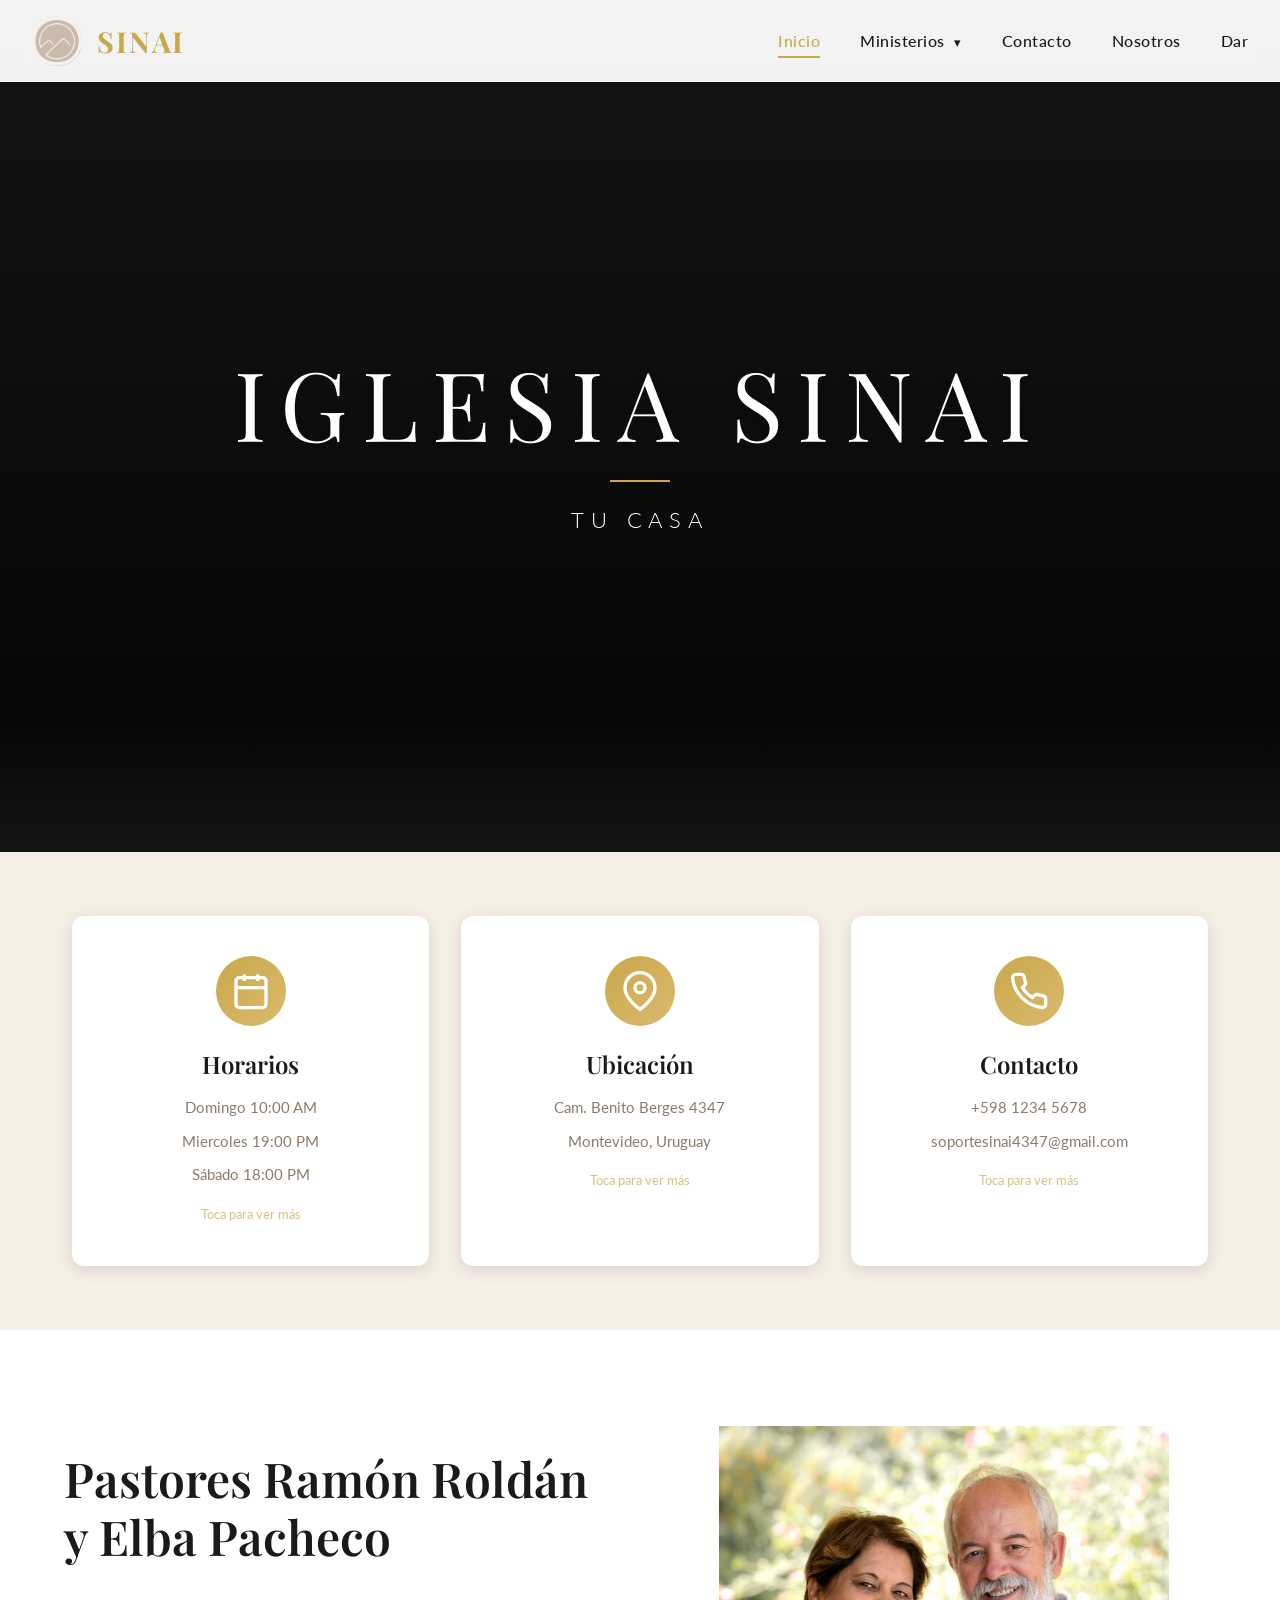
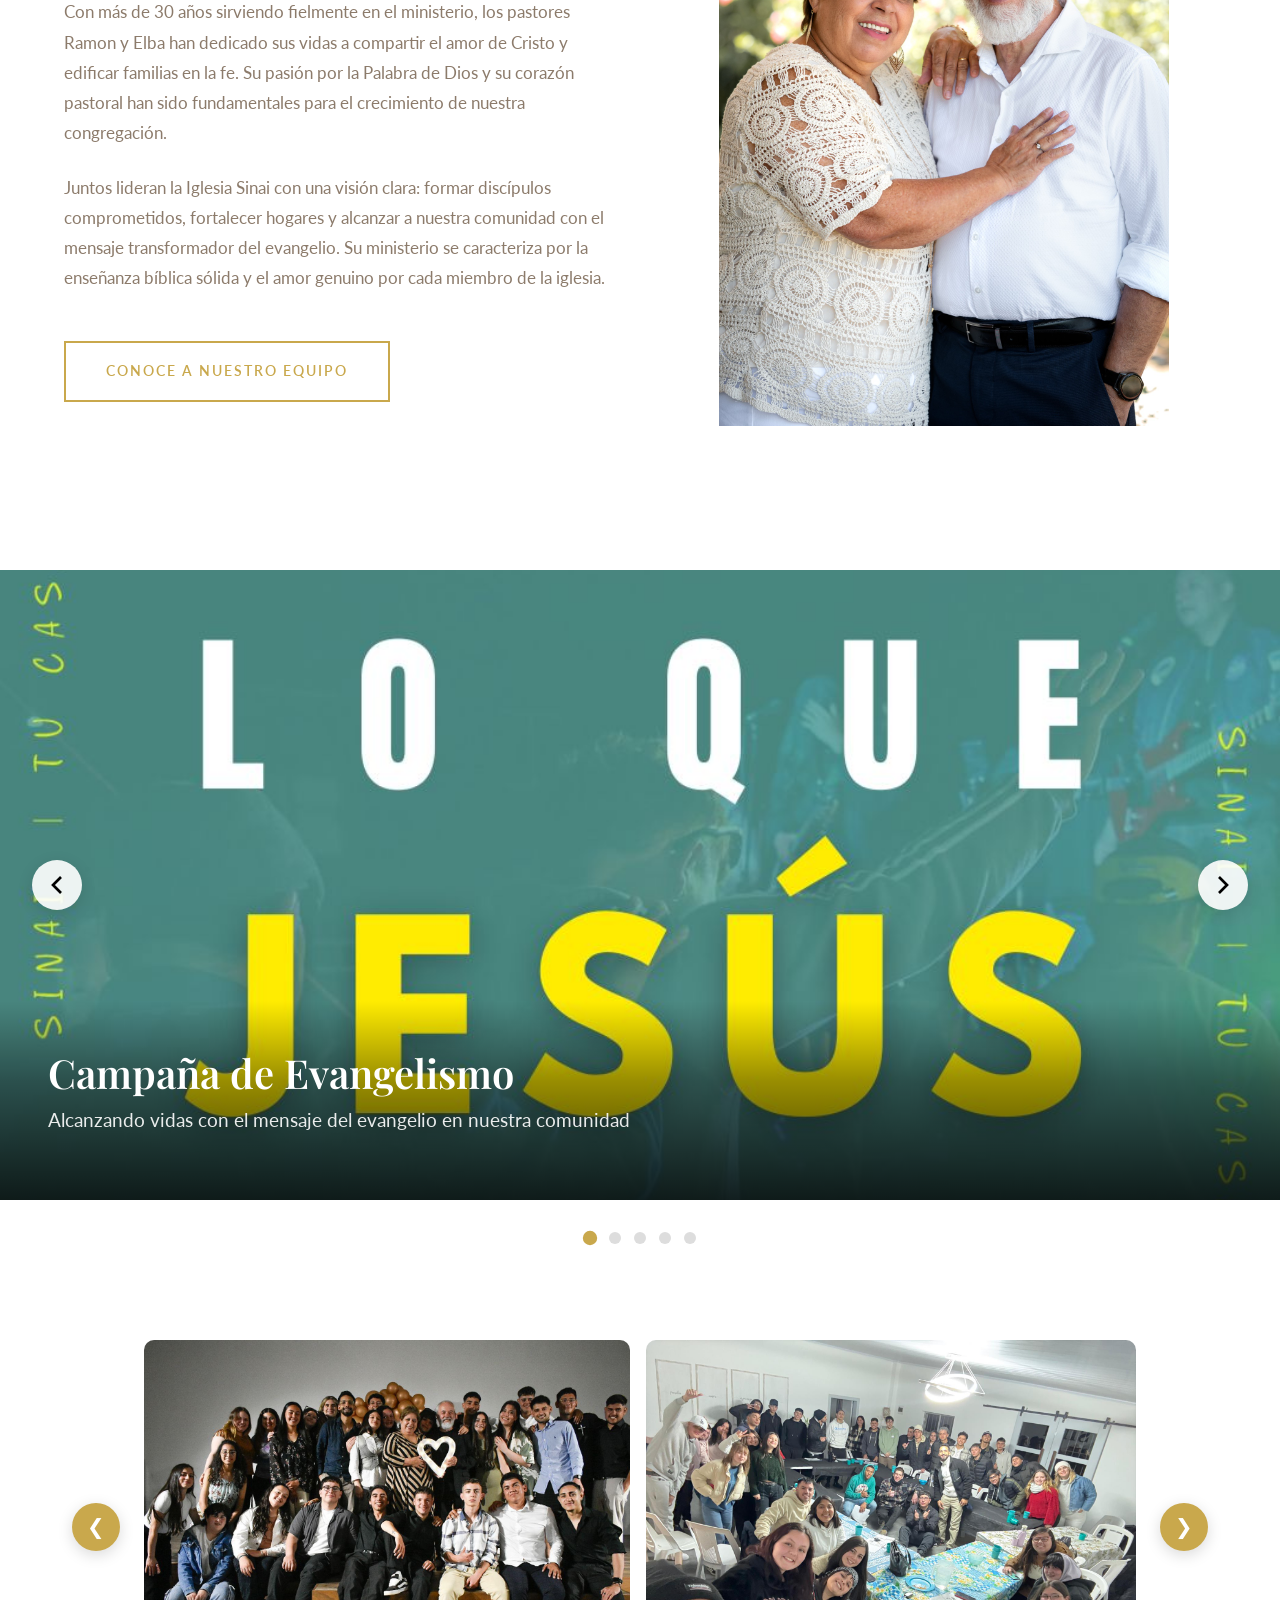
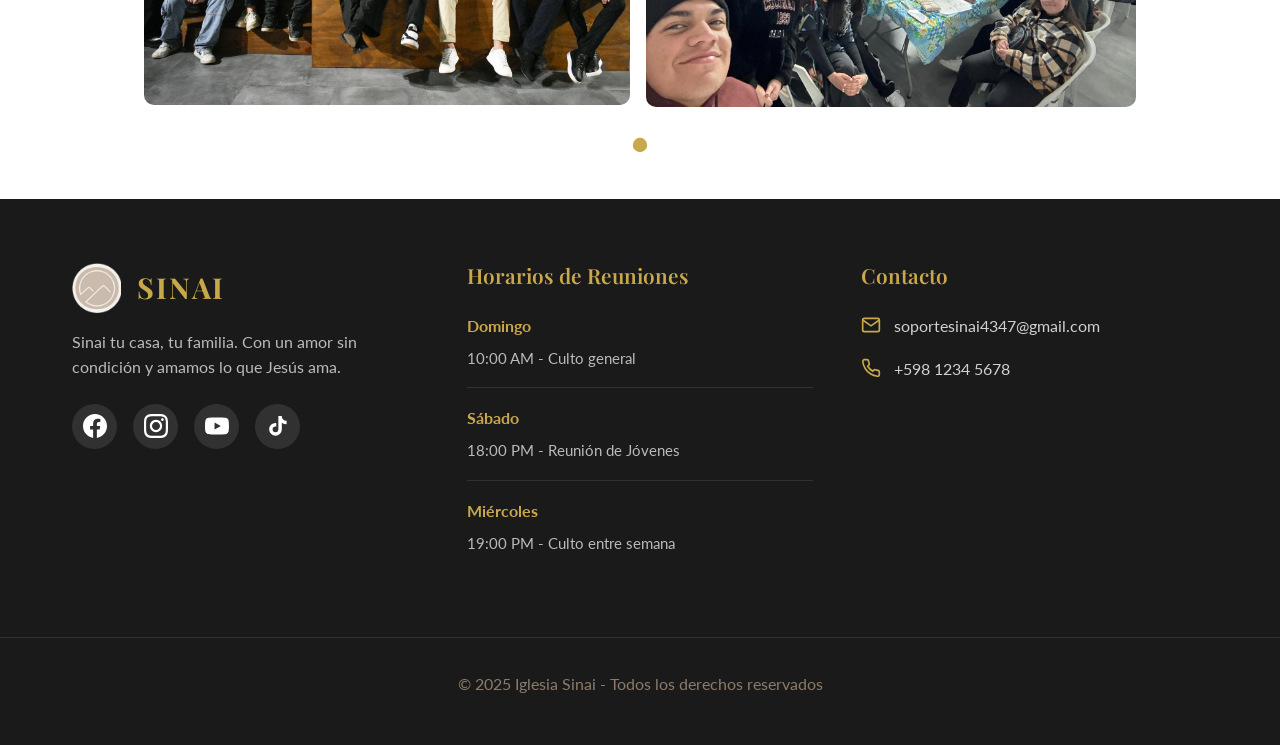
==== commit ba6c9219: "Integrar cambios del usuario: nuevo ministerio, footer y JS de donaciones - Nuevo ministerio Evangel" ====
--- a/index.html
+++ b/index.html
@@ -37,12 +37,13 @@
           <li class="dropdown">
             <a href="#ministerios">Ministerios <span class="arrow">▾</span></a>
             <ul class="submenu">
+              <li><a href="ministerios/evangelismo.html">Evangelismo</a></li>
               <li><a href="ministerios/alabanza.html">Alabanza</a></li>
               <li><a href="ministerios/jovenes.html">Jóvenes</a></li>
               <li><a href="ministerios/kids.html">Kids</a></li>
               <li><a href="ministerios/varones.html">Varones</a></li>
               <li><a href="ministerios/mujeres.html">Mujeres</a></li>
-              <li><a href="ministerios/danza.html">Danza</a></li>
+              <li><a href="ministerios/danza.html">Danza y Coreografía</a></li>
               <li><a href="ministerios/multimedia.html">Multimedia</a></li>
             </ul>
           </li>
@@ -63,7 +64,9 @@
     <div class="hero-video-overlay"></div>
     <div class="hero-content">
       <h1 class="hero-title">Iglesia Sinai</h1>
+      <div class="hero-divider"></div>
       <p class="hero-subtitle">Tu casa</p>
+
     </div>
   </section>
 
@@ -256,7 +259,7 @@
           <img src="img/logo.png" alt="Logo Iglesia Sinai">
           <span>SINAI</span>
         </div>
-        <p class="footer-description">Una familia de fe comprometida con el amor de Cristo y el servicio al prójimo.</p>
+        <p class="footer-description">Sinai tu casa, tu familia. Con un amor sin condición y amamos lo que Jesús ama.</p>
         <div class="social-links">
           <a href="https://www.facebook.com/sinai.tucasa.uy/about" target="_blank" rel="noopener" aria-label="Facebook">
             <svg width="24" height="24" viewBox="0 0 24 24" fill="currentColor">
--- a/css/style.css
+++ b/css/style.css
@@ -302,7 +302,13 @@
   left: 0;
   width: 100%;
   height: 100%;
-  background: rgba(0, 0, 0, 0.4);
+  background: linear-gradient(
+    to bottom,
+    rgba(0, 0, 0, 0.2) 0%,
+    rgba(0, 0, 0, 0.45) 40%,
+    rgba(0, 0, 0, 0.75) 80%,
+    rgba(26, 26, 26, 1) 100%
+  );
   z-index: 1;
 }
 
@@ -337,6 +343,14 @@
   text-transform: uppercase;
 }
 
+.hero-divider {
+  width: 60px;
+  height: 2px;
+  background: var(--color-accent);
+  margin: 1.2rem auto;
+  animation: fadeInUp 1s ease-out 0.3s both;
+}
+
 .hero-subtitle {
   font-size: clamp(1rem, 2vw, 1.4rem);
   color: var(--color-white);
@@ -345,7 +359,9 @@
   letter-spacing: 0.3em;
   text-transform: uppercase;
   opacity: 0.9;
-}
+  animation: fadeInUp 1s ease-out 0.4s both;
+}
+
 
 /* ======= BOTONES ======= */
 .btn-primary {
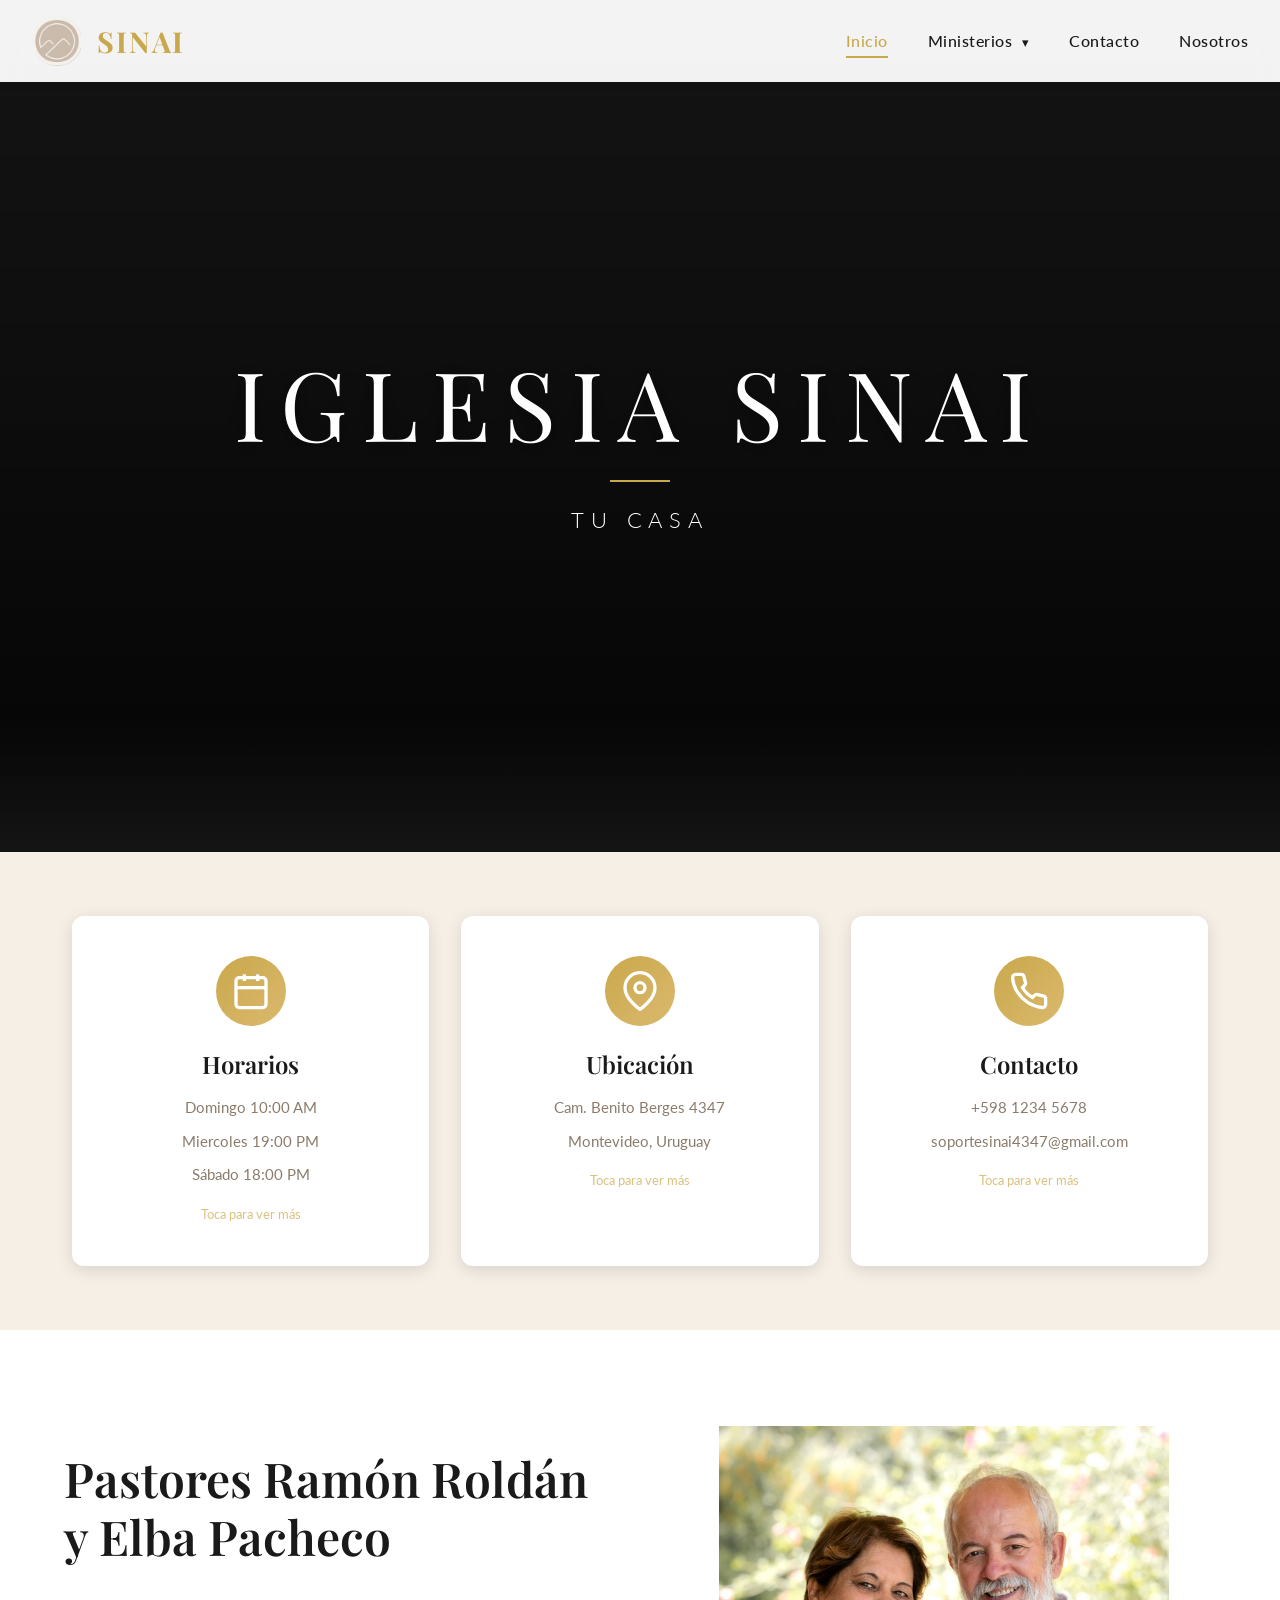
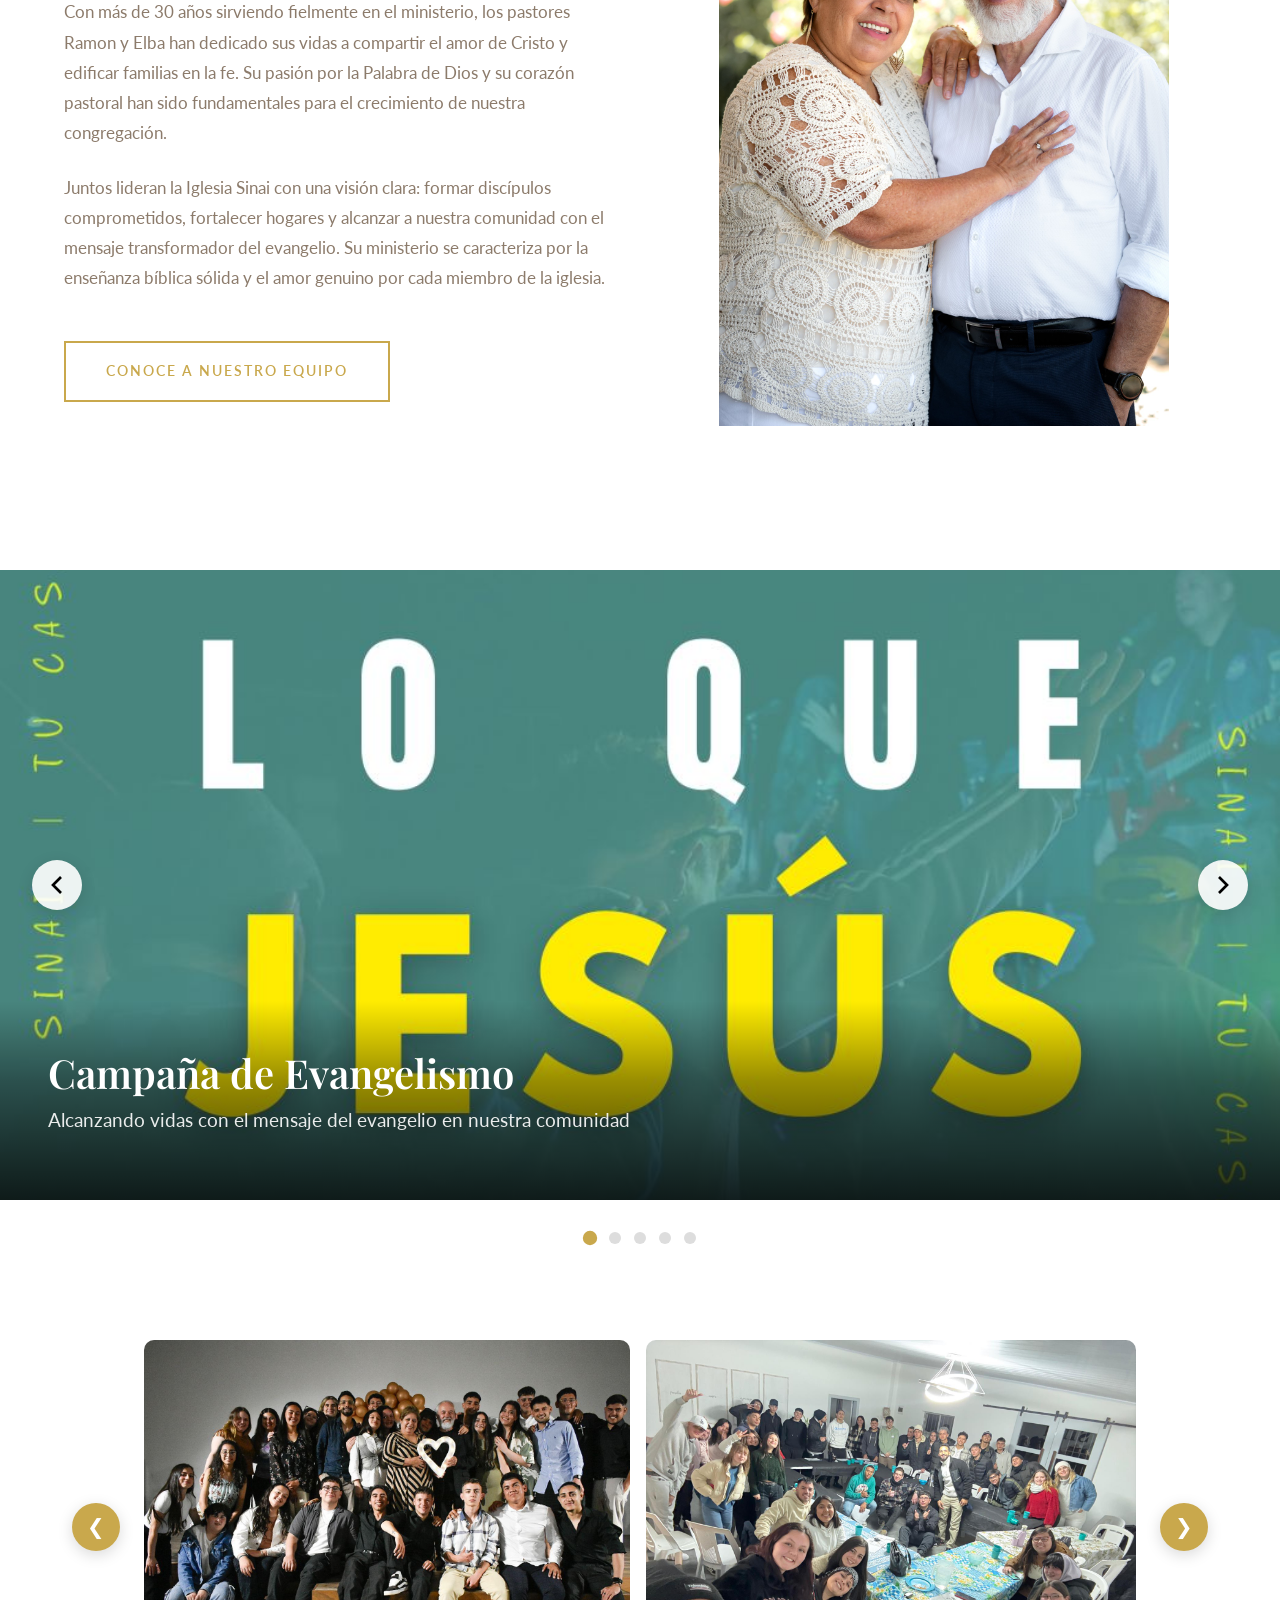
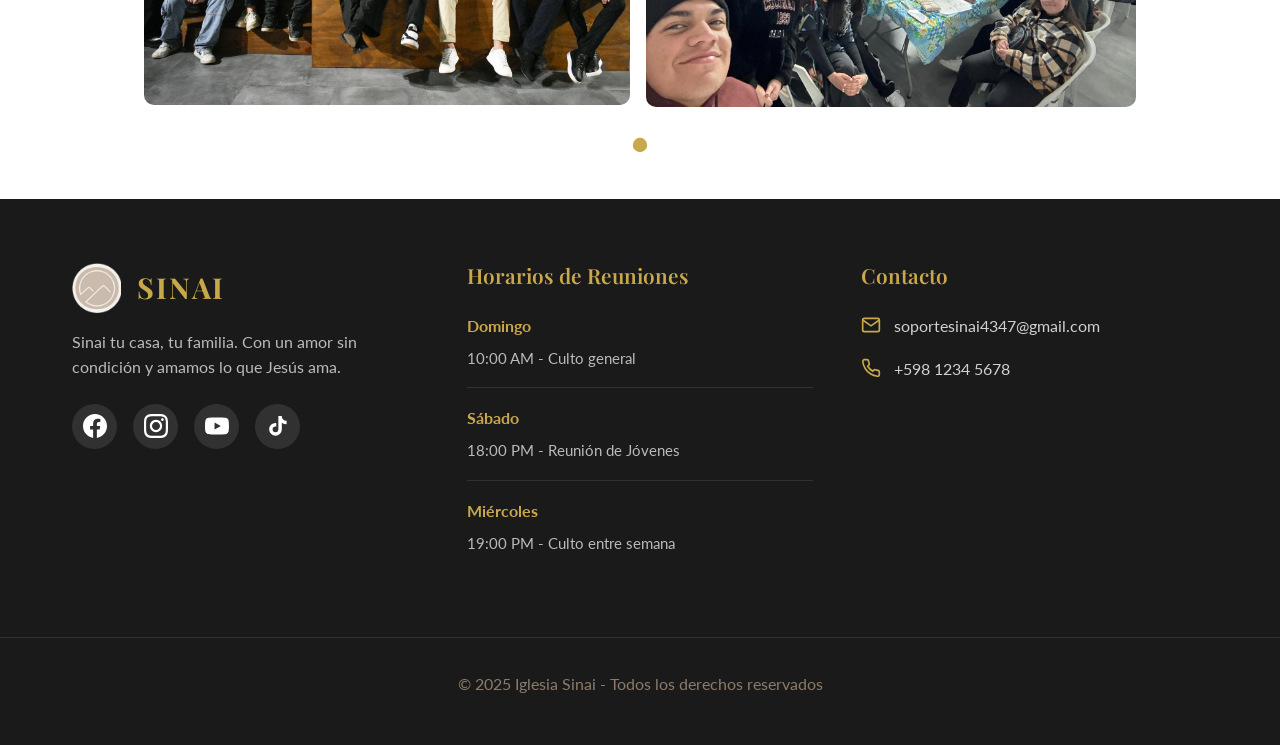
==== commit 1671b7d7: "Eliminar página de donaciones del sitio - Removida donaciones.html y su CSS - Eliminado el link 'Dar" ====
--- a/index.html
+++ b/index.html
@@ -50,7 +50,6 @@
 
           <li><a href="contacto.html">Contacto</a></li>
           <li><a href="nosotros.html">Nosotros</a></li>
-          <li><a href="donaciones.html">Dar</a></li>
         </ul>
       </nav>
     </div>
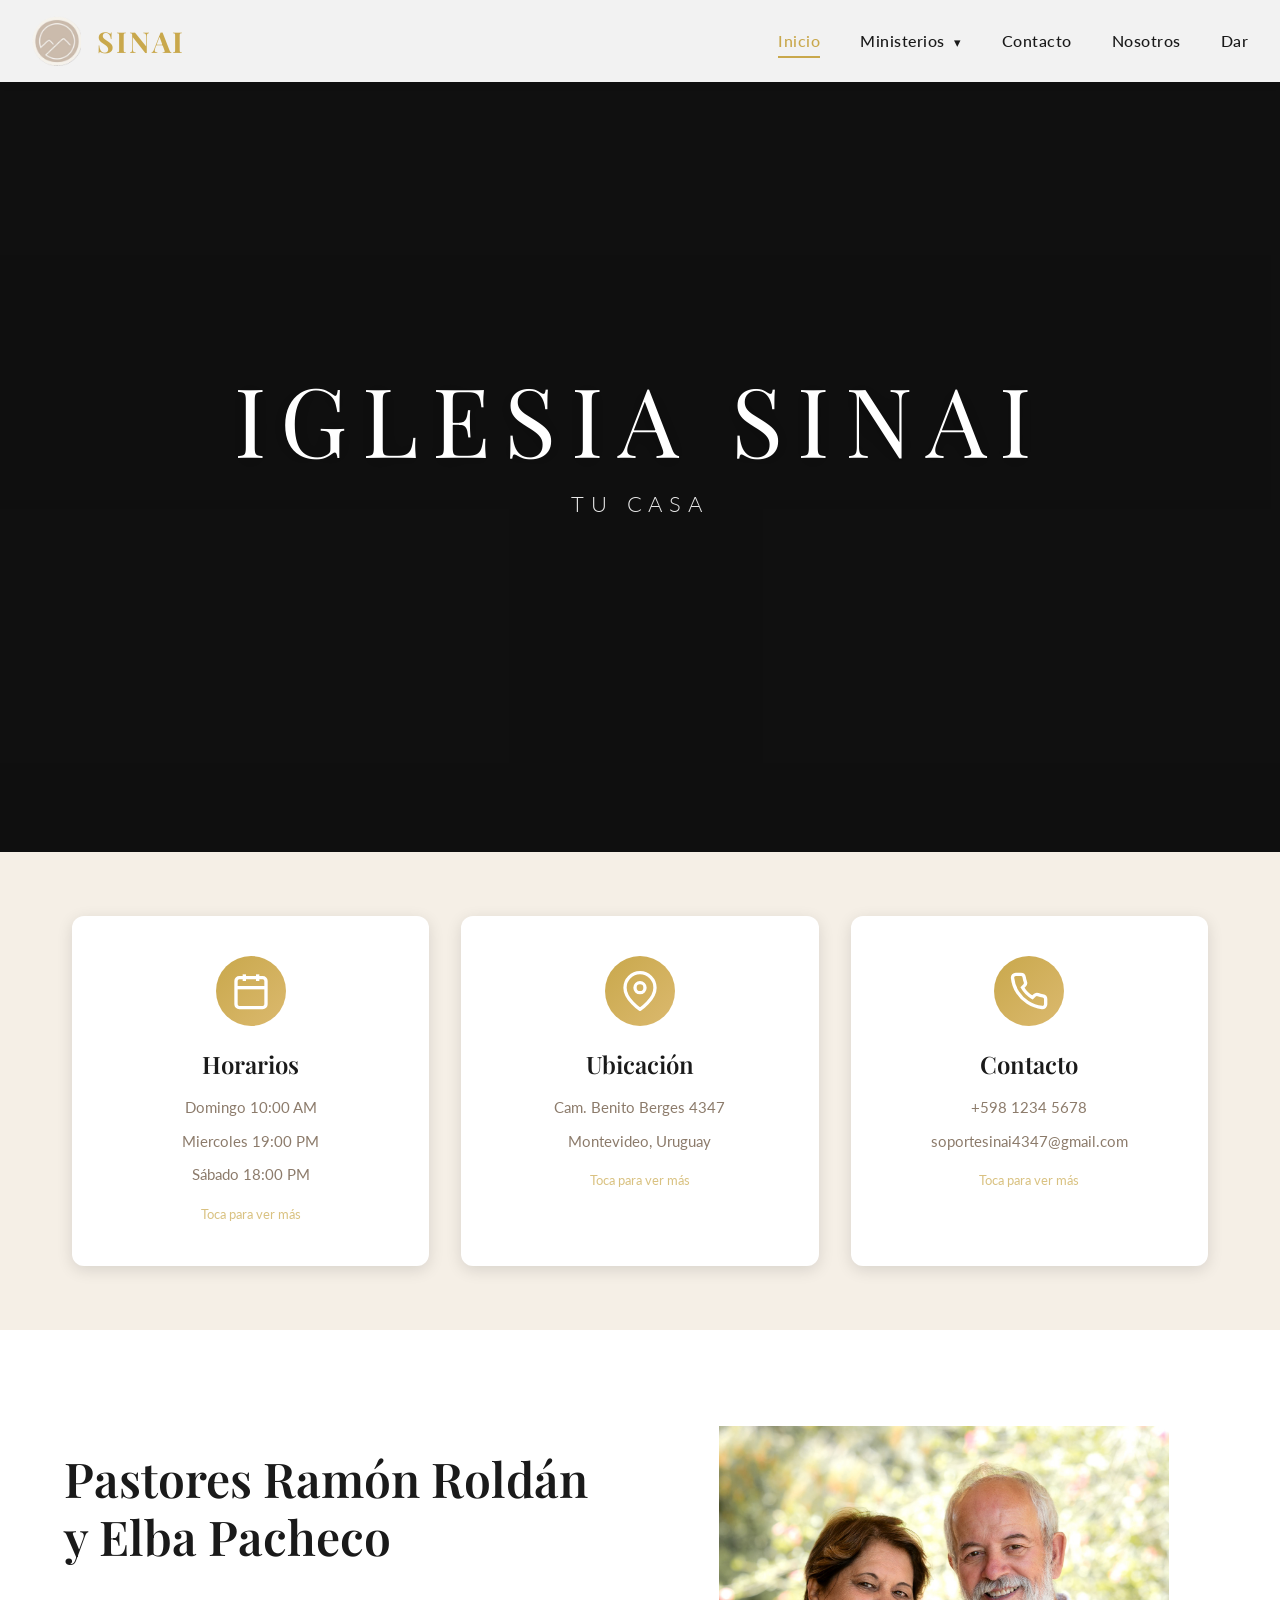
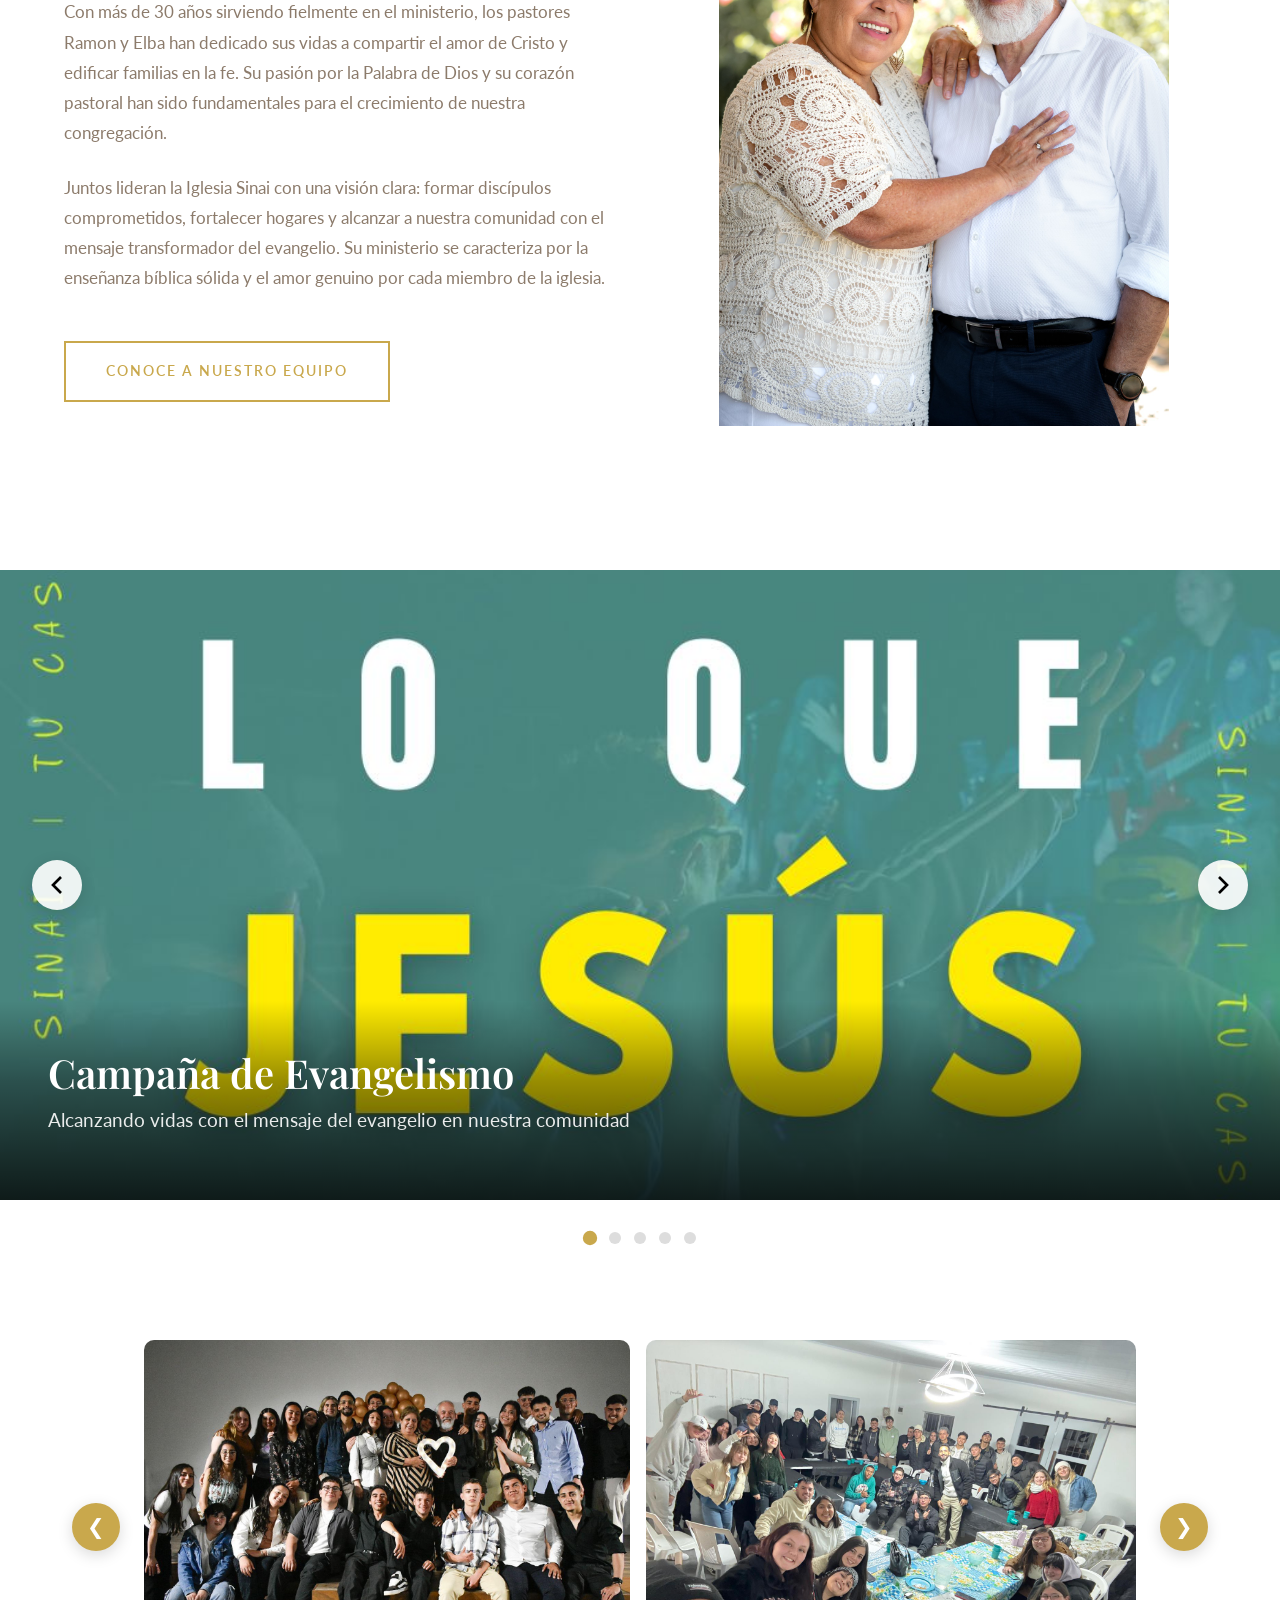
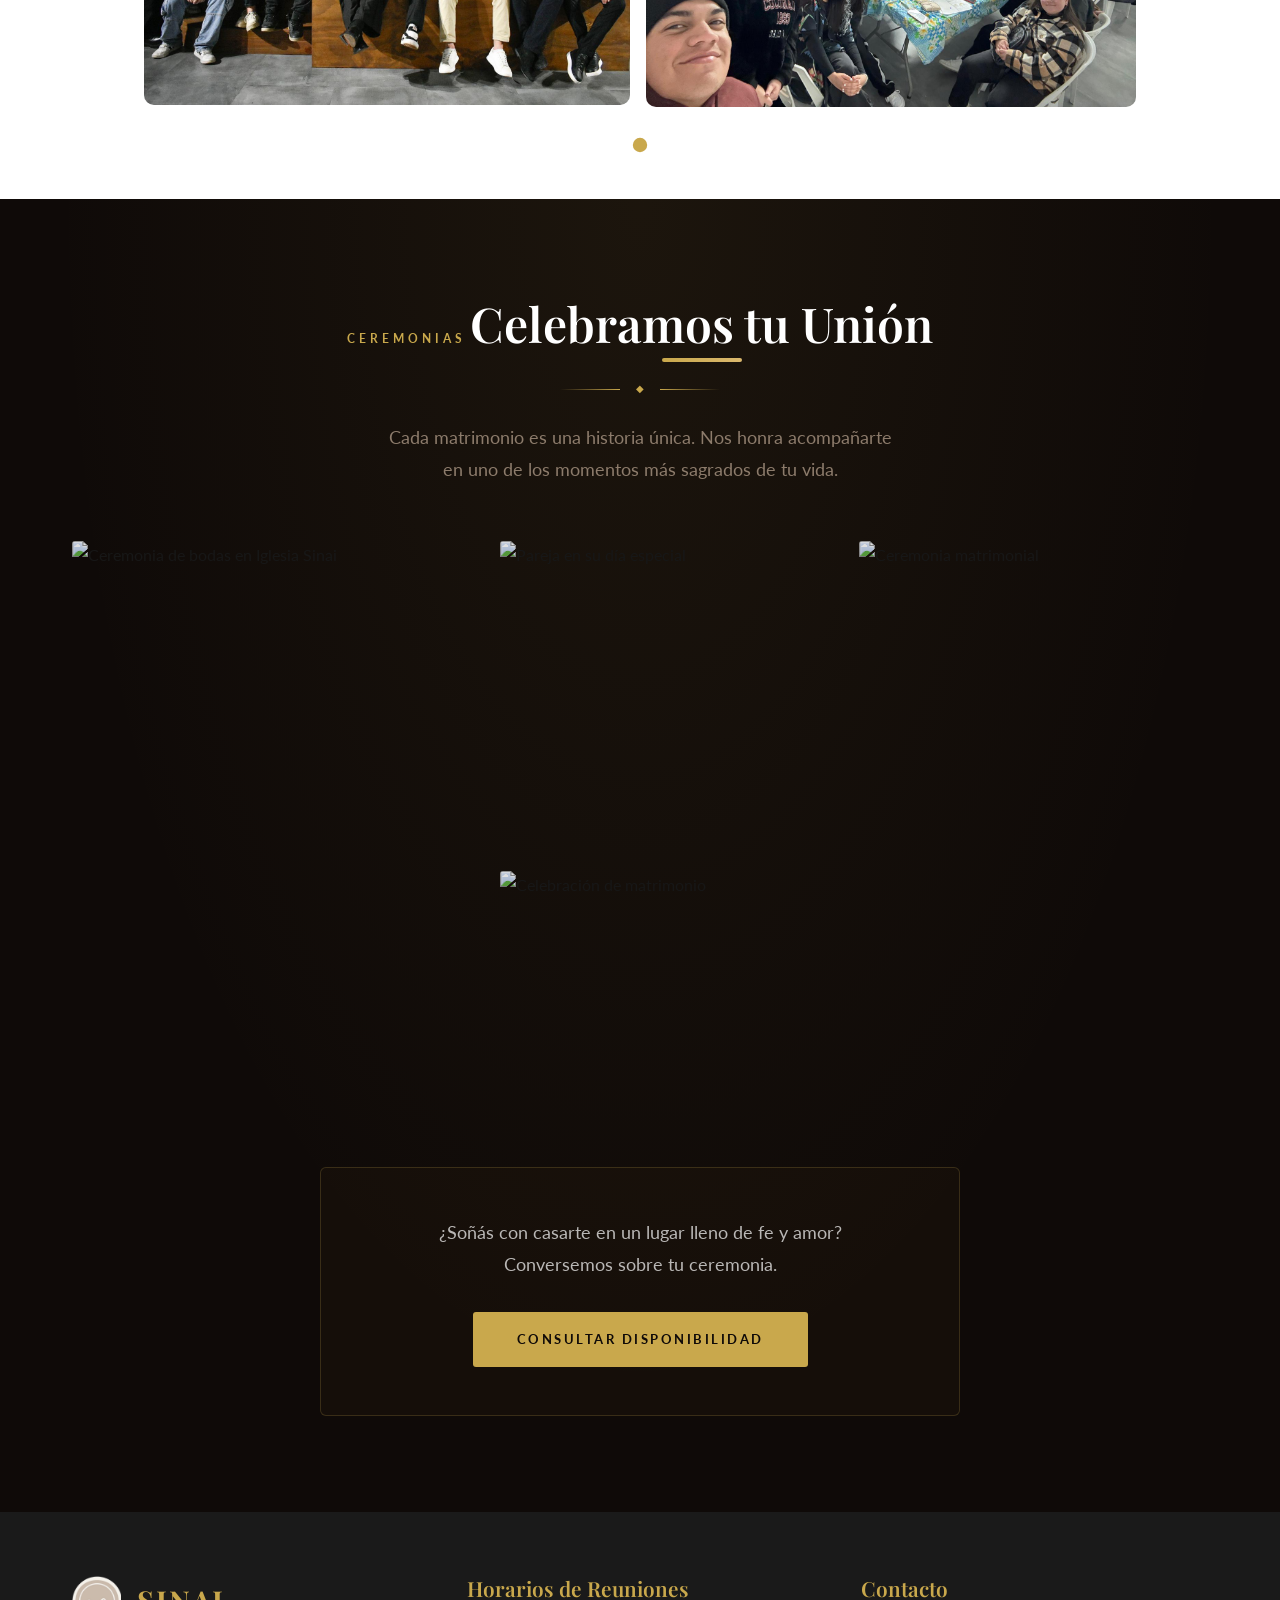
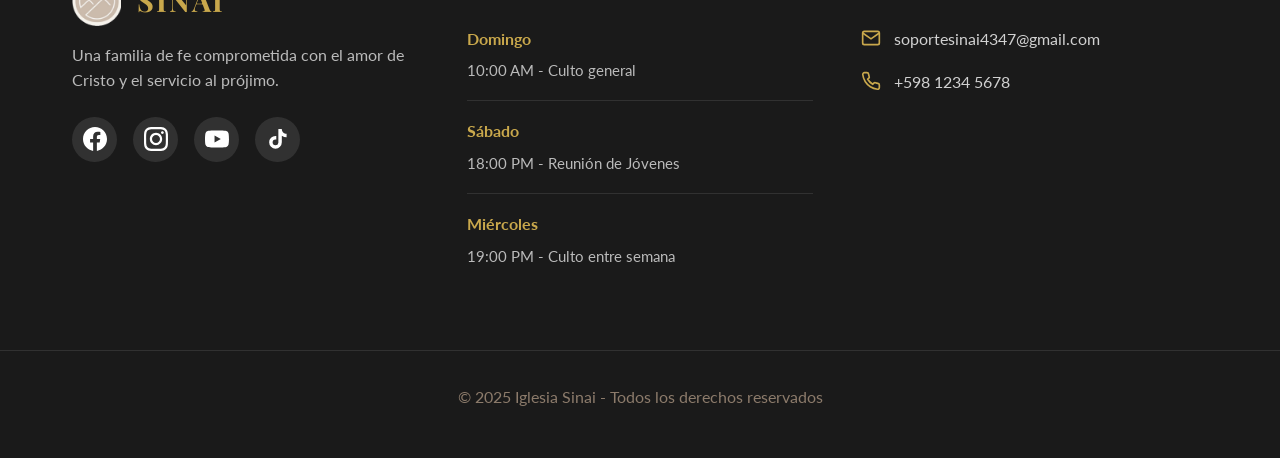
==== commit 9d946921: "Agregar sección de bodas en la página de inicio Co-Authored-By: Claude Sonnet 4.6 <noreply@anthropic" ====
--- a/index.html
+++ b/index.html
@@ -37,19 +37,19 @@
           <li class="dropdown">
             <a href="#ministerios">Ministerios <span class="arrow">▾</span></a>
             <ul class="submenu">
-              <li><a href="ministerios/evangelismo.html">Evangelismo</a></li>
               <li><a href="ministerios/alabanza.html">Alabanza</a></li>
               <li><a href="ministerios/jovenes.html">Jóvenes</a></li>
               <li><a href="ministerios/kids.html">Kids</a></li>
               <li><a href="ministerios/varones.html">Varones</a></li>
               <li><a href="ministerios/mujeres.html">Mujeres</a></li>
-              <li><a href="ministerios/danza.html">Danza y Coreografía</a></li>
+              <li><a href="ministerios/danza.html">Danza</a></li>
               <li><a href="ministerios/multimedia.html">Multimedia</a></li>
             </ul>
           </li>
 
           <li><a href="contacto.html">Contacto</a></li>
           <li><a href="nosotros.html">Nosotros</a></li>
+          <li><a href="donaciones.html">Dar</a></li>
         </ul>
       </nav>
     </div>
@@ -63,9 +63,7 @@
     <div class="hero-video-overlay"></div>
     <div class="hero-content">
       <h1 class="hero-title">Iglesia Sinai</h1>
-      <div class="hero-divider"></div>
       <p class="hero-subtitle">Tu casa</p>
-
     </div>
   </section>
 
@@ -250,6 +248,42 @@
     <div class="galeria-lightbox-counter"></div>
   </div>
 
+  <!-- ========== Bodas ========== -->
+  <section class="bodas-section" id="bodas">
+    <div class="container">
+
+      <div class="section-header fade-in">
+        <span class="bodas-tag">Ceremonias</span>
+        <h2>Celebramos tu Unión</h2>
+        <div class="bodas-divider">
+          <span class="diamond">◆</span>
+        </div>
+        <p class="bodas-subtitle">Cada matrimonio es una historia única. Nos honra acompañarte en uno de los momentos más sagrados de tu vida.</p>
+      </div>
+
+      <div class="bodas-grid fade-in">
+        <div class="bodas-photo">
+          <img src="img/bodas/boda1.jpg" alt="Ceremonia de bodas en Iglesia Sinai" loading="lazy">
+        </div>
+        <div class="bodas-photo">
+          <img src="img/bodas/boda2.jpg" alt="Pareja en su día especial" loading="lazy">
+        </div>
+        <div class="bodas-photo">
+          <img src="img/bodas/boda3.jpg" alt="Ceremonia matrimonial" loading="lazy">
+        </div>
+        <div class="bodas-photo bodas-photo--wide">
+          <img src="img/bodas/boda4.jpg" alt="Celebración de matrimonio" loading="lazy">
+        </div>
+      </div>
+
+      <div class="bodas-cta fade-in">
+        <p class="bodas-cta-text">¿Soñás con casarte en un lugar lleno de fe y amor?<br>Conversemos sobre tu ceremonia.</p>
+        <a href="contacto.html" class="btn-bodas">Consultar disponibilidad</a>
+      </div>
+
+    </div>
+  </section>
+
   <!-- ======= Footer ======= -->
   <footer>
     <div class="footer-container">
@@ -258,7 +292,7 @@
           <img src="img/logo.png" alt="Logo Iglesia Sinai">
           <span>SINAI</span>
         </div>
-        <p class="footer-description">Sinai tu casa, tu familia. Con un amor sin condición y amamos lo que Jesús ama.</p>
+        <p class="footer-description">Una familia de fe comprometida con el amor de Cristo y el servicio al prójimo.</p>
         <div class="social-links">
           <a href="https://www.facebook.com/sinai.tucasa.uy/about" target="_blank" rel="noopener" aria-label="Facebook">
             <svg width="24" height="24" viewBox="0 0 24 24" fill="currentColor">
--- a/css/style.css
+++ b/css/style.css
@@ -302,13 +302,7 @@
   left: 0;
   width: 100%;
   height: 100%;
-  background: linear-gradient(
-    to bottom,
-    rgba(0, 0, 0, 0.2) 0%,
-    rgba(0, 0, 0, 0.45) 40%,
-    rgba(0, 0, 0, 0.75) 80%,
-    rgba(26, 26, 26, 1) 100%
-  );
+  background: rgba(0, 0, 0, 0.4);
   z-index: 1;
 }
 
@@ -343,14 +337,6 @@
   text-transform: uppercase;
 }
 
-.hero-divider {
-  width: 60px;
-  height: 2px;
-  background: var(--color-accent);
-  margin: 1.2rem auto;
-  animation: fadeInUp 1s ease-out 0.3s both;
-}
-
 .hero-subtitle {
   font-size: clamp(1rem, 2vw, 1.4rem);
   color: var(--color-white);
@@ -359,9 +345,7 @@
   letter-spacing: 0.3em;
   text-transform: uppercase;
   opacity: 0.9;
-  animation: fadeInUp 1s ease-out 0.4s both;
-}
-
+}
 
 /* ======= BOTONES ======= */
 .btn-primary {
@@ -1619,3 +1603,193 @@
     max-width: none;
   }
 }
+
+/* ========== BODAS ========== */
+.bodas-section {
+  background-color: #0f0a08;
+  padding: 6rem 0;
+  position: relative;
+  overflow: hidden;
+}
+
+.bodas-section::before {
+  content: '';
+  position: absolute;
+  inset: 0;
+  background: radial-gradient(ellipse at 50% 0%, rgba(201, 168, 76, 0.07) 0%, transparent 65%);
+  pointer-events: none;
+}
+
+.bodas-section .section-header {
+  text-align: center;
+  margin-bottom: 3.5rem;
+  position: relative;
+}
+
+.bodas-tag {
+  display: inline-block;
+  font-family: 'Lato', sans-serif;
+  font-size: 0.72rem;
+  font-weight: 700;
+  letter-spacing: 4px;
+  text-transform: uppercase;
+  color: var(--color-accent);
+  margin-bottom: 1rem;
+}
+
+.bodas-section h2 {
+  color: var(--color-white);
+  margin-bottom: 0.75rem;
+}
+
+.bodas-divider {
+  display: flex;
+  align-items: center;
+  justify-content: center;
+  gap: 1rem;
+  margin: 1rem auto 1.5rem;
+}
+
+.bodas-divider::before,
+.bodas-divider::after {
+  content: '';
+  display: block;
+  width: 60px;
+  height: 1px;
+  background: linear-gradient(to right, transparent, var(--color-accent));
+}
+
+.bodas-divider::after {
+  background: linear-gradient(to left, transparent, var(--color-accent));
+}
+
+.bodas-divider .diamond {
+  color: var(--color-accent);
+  font-size: 0.65rem;
+}
+
+.bodas-subtitle {
+  color: rgba(255, 255, 255, 0.55);
+  font-size: 1.05rem;
+  max-width: 520px;
+  margin: 0 auto;
+  line-height: 1.8;
+}
+
+/* Grid de fotos */
+.bodas-grid {
+  display: grid;
+  grid-template-columns: 1.2fr 1fr 1fr;
+  grid-template-rows: 320px 240px;
+  gap: 0.6rem;
+  margin-bottom: 3.5rem;
+  position: relative;
+}
+
+.bodas-photo {
+  overflow: hidden;
+  border-radius: 3px;
+  position: relative;
+}
+
+.bodas-photo:first-child {
+  grid-row: span 2;
+}
+
+.bodas-photo--wide {
+  grid-column: span 2;
+}
+
+.bodas-photo img {
+  width: 100%;
+  height: 100%;
+  object-fit: cover;
+  transition: transform 0.7s ease, filter 0.4s ease;
+  filter: brightness(0.88) saturate(0.9);
+}
+
+.bodas-photo:hover img {
+  transform: scale(1.05);
+  filter: brightness(1) saturate(1);
+}
+
+/* CTA */
+.bodas-cta {
+  text-align: center;
+  padding: 3rem 2rem;
+  border: 1px solid rgba(201, 168, 76, 0.2);
+  border-radius: 6px;
+  background: rgba(201, 168, 76, 0.03);
+  max-width: 640px;
+  margin: 0 auto;
+  position: relative;
+}
+
+.bodas-cta-text {
+  color: rgba(255, 255, 255, 0.7);
+  font-size: 1.15rem;
+  line-height: 1.75;
+  margin-bottom: 2rem;
+}
+
+.btn-bodas {
+  display: inline-block;
+  padding: 1rem 2.75rem;
+  background: var(--color-accent);
+  color: #0f0a08;
+  font-family: 'Lato', sans-serif;
+  font-weight: 700;
+  font-size: 0.82rem;
+  letter-spacing: 2.5px;
+  text-transform: uppercase;
+  text-decoration: none;
+  border-radius: 3px;
+  transition: background var(--transition-normal), transform var(--transition-normal), box-shadow var(--transition-normal);
+}
+
+.btn-bodas:hover {
+  background: var(--color-accent-light);
+  transform: translateY(-3px);
+  box-shadow: 0 10px 28px rgba(201, 168, 76, 0.35);
+}
+
+/* Responsive */
+@media (max-width: 900px) {
+  .bodas-grid {
+    grid-template-columns: 1fr 1fr;
+    grid-template-rows: 240px 200px;
+  }
+
+  .bodas-photo:first-child {
+    grid-row: span 1;
+    grid-column: span 2;
+  }
+
+  .bodas-photo--wide {
+    grid-column: span 2;
+  }
+}
+
+@media (max-width: 560px) {
+  .bodas-section {
+    padding: 4rem 0;
+  }
+
+  .bodas-grid {
+    grid-template-columns: 1fr;
+    grid-template-rows: none;
+    gap: 0.5rem;
+  }
+
+  .bodas-photo,
+  .bodas-photo:first-child,
+  .bodas-photo--wide {
+    grid-column: span 1;
+    grid-row: span 1;
+    height: 240px;
+  }
+
+  .bodas-cta {
+    padding: 2rem 1.25rem;
+  }
+}
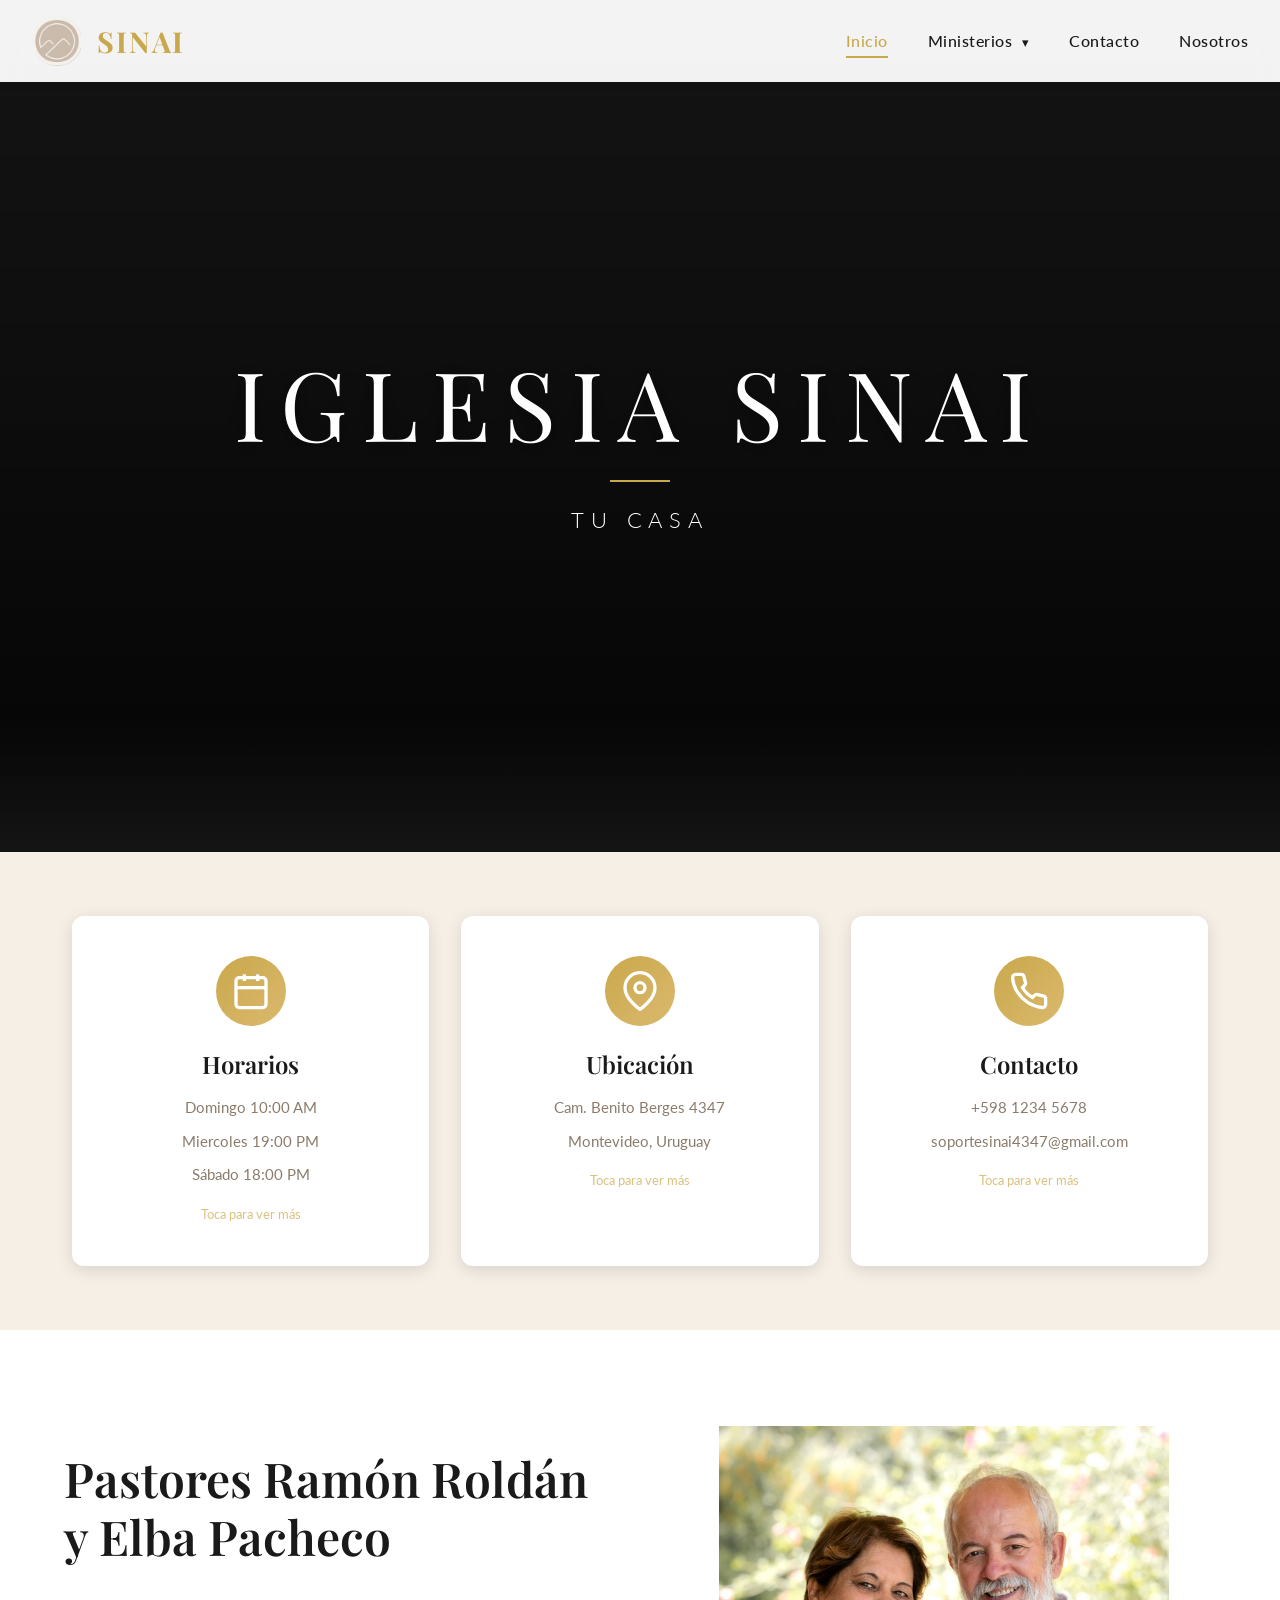
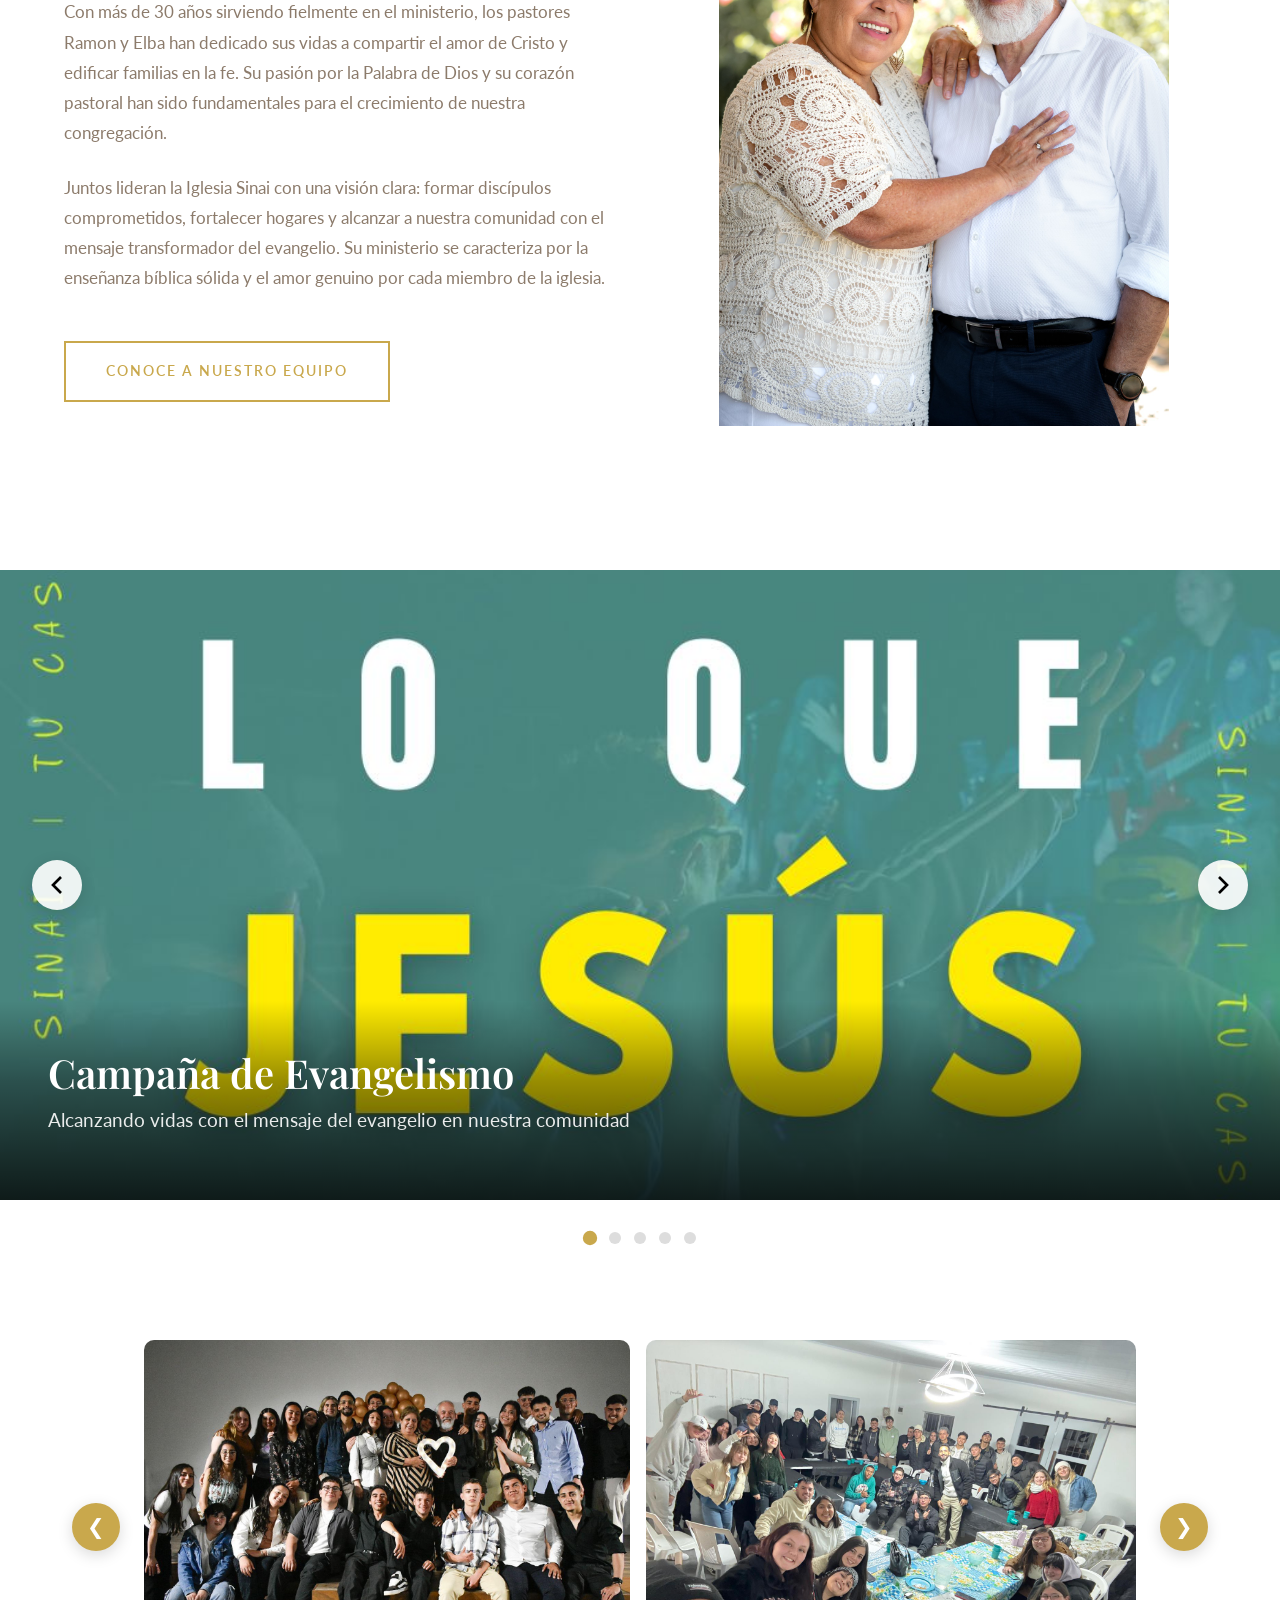
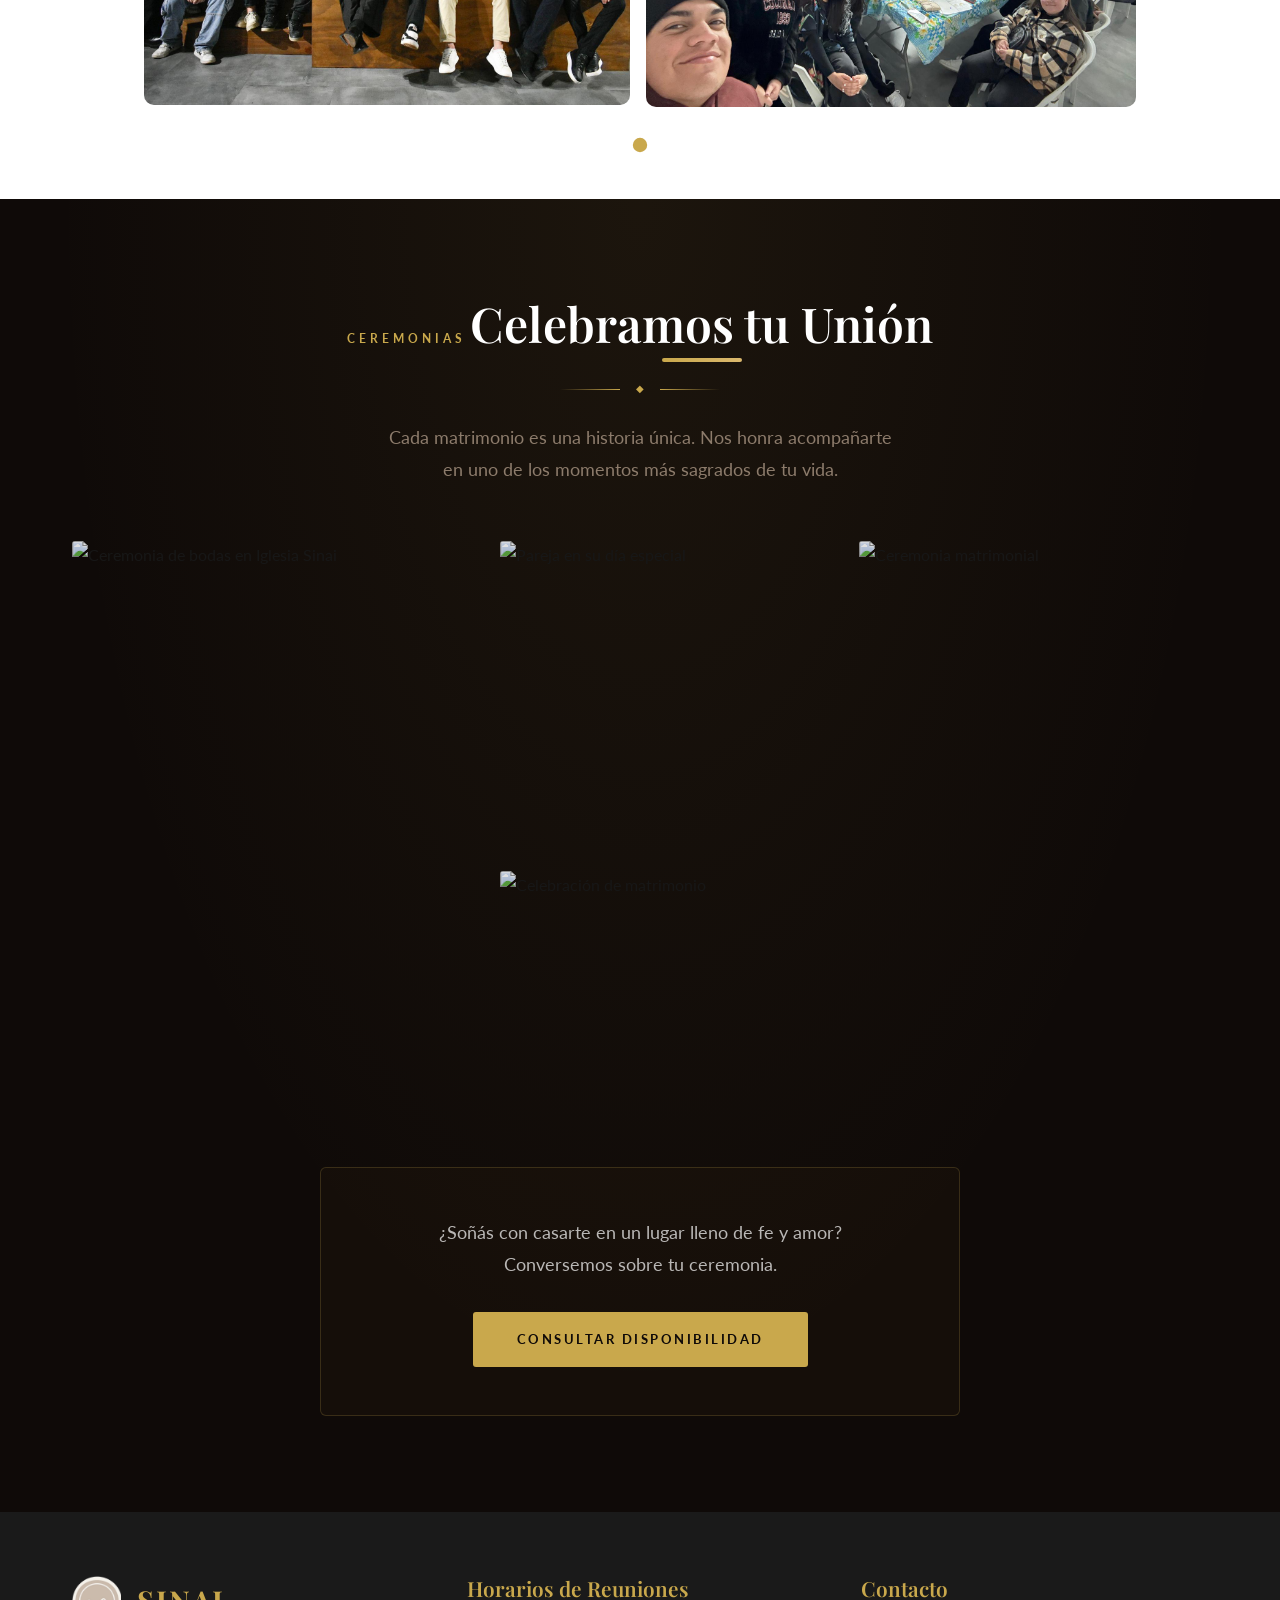
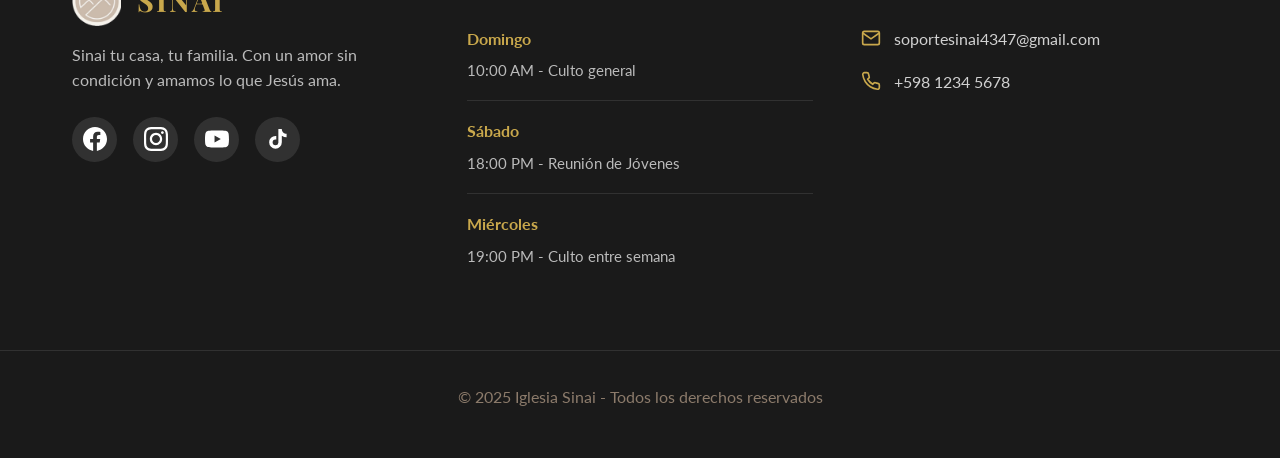
==== commit 91ea75ba: "Merge branch 'claude/beautiful-raman-8d1608'" ====
--- a/index.html
+++ b/index.html
@@ -37,19 +37,19 @@
           <li class="dropdown">
             <a href="#ministerios">Ministerios <span class="arrow">▾</span></a>
             <ul class="submenu">
+              <li><a href="ministerios/evangelismo.html">Evangelismo</a></li>
               <li><a href="ministerios/alabanza.html">Alabanza</a></li>
               <li><a href="ministerios/jovenes.html">Jóvenes</a></li>
               <li><a href="ministerios/kids.html">Kids</a></li>
               <li><a href="ministerios/varones.html">Varones</a></li>
               <li><a href="ministerios/mujeres.html">Mujeres</a></li>
-              <li><a href="ministerios/danza.html">Danza</a></li>
+              <li><a href="ministerios/danza.html">Danza y Coreografía</a></li>
               <li><a href="ministerios/multimedia.html">Multimedia</a></li>
             </ul>
           </li>
 
           <li><a href="contacto.html">Contacto</a></li>
           <li><a href="nosotros.html">Nosotros</a></li>
-          <li><a href="donaciones.html">Dar</a></li>
         </ul>
       </nav>
     </div>
@@ -63,7 +63,9 @@
     <div class="hero-video-overlay"></div>
     <div class="hero-content">
       <h1 class="hero-title">Iglesia Sinai</h1>
+      <div class="hero-divider"></div>
       <p class="hero-subtitle">Tu casa</p>
+
     </div>
   </section>
 
@@ -292,7 +294,7 @@
           <img src="img/logo.png" alt="Logo Iglesia Sinai">
           <span>SINAI</span>
         </div>
-        <p class="footer-description">Una familia de fe comprometida con el amor de Cristo y el servicio al prójimo.</p>
+        <p class="footer-description">Sinai tu casa, tu familia. Con un amor sin condición y amamos lo que Jesús ama.</p>
         <div class="social-links">
           <a href="https://www.facebook.com/sinai.tucasa.uy/about" target="_blank" rel="noopener" aria-label="Facebook">
             <svg width="24" height="24" viewBox="0 0 24 24" fill="currentColor">
--- a/css/style.css
+++ b/css/style.css
@@ -302,7 +302,13 @@
   left: 0;
   width: 100%;
   height: 100%;
-  background: rgba(0, 0, 0, 0.4);
+  background: linear-gradient(
+    to bottom,
+    rgba(0, 0, 0, 0.2) 0%,
+    rgba(0, 0, 0, 0.45) 40%,
+    rgba(0, 0, 0, 0.75) 80%,
+    rgba(26, 26, 26, 1) 100%
+  );
   z-index: 1;
 }
 
@@ -337,6 +343,14 @@
   text-transform: uppercase;
 }
 
+.hero-divider {
+  width: 60px;
+  height: 2px;
+  background: var(--color-accent);
+  margin: 1.2rem auto;
+  animation: fadeInUp 1s ease-out 0.3s both;
+}
+
 .hero-subtitle {
   font-size: clamp(1rem, 2vw, 1.4rem);
   color: var(--color-white);
@@ -345,7 +359,9 @@
   letter-spacing: 0.3em;
   text-transform: uppercase;
   opacity: 0.9;
-}
+  animation: fadeInUp 1s ease-out 0.4s both;
+}
+
 
 /* ======= BOTONES ======= */
 .btn-primary {
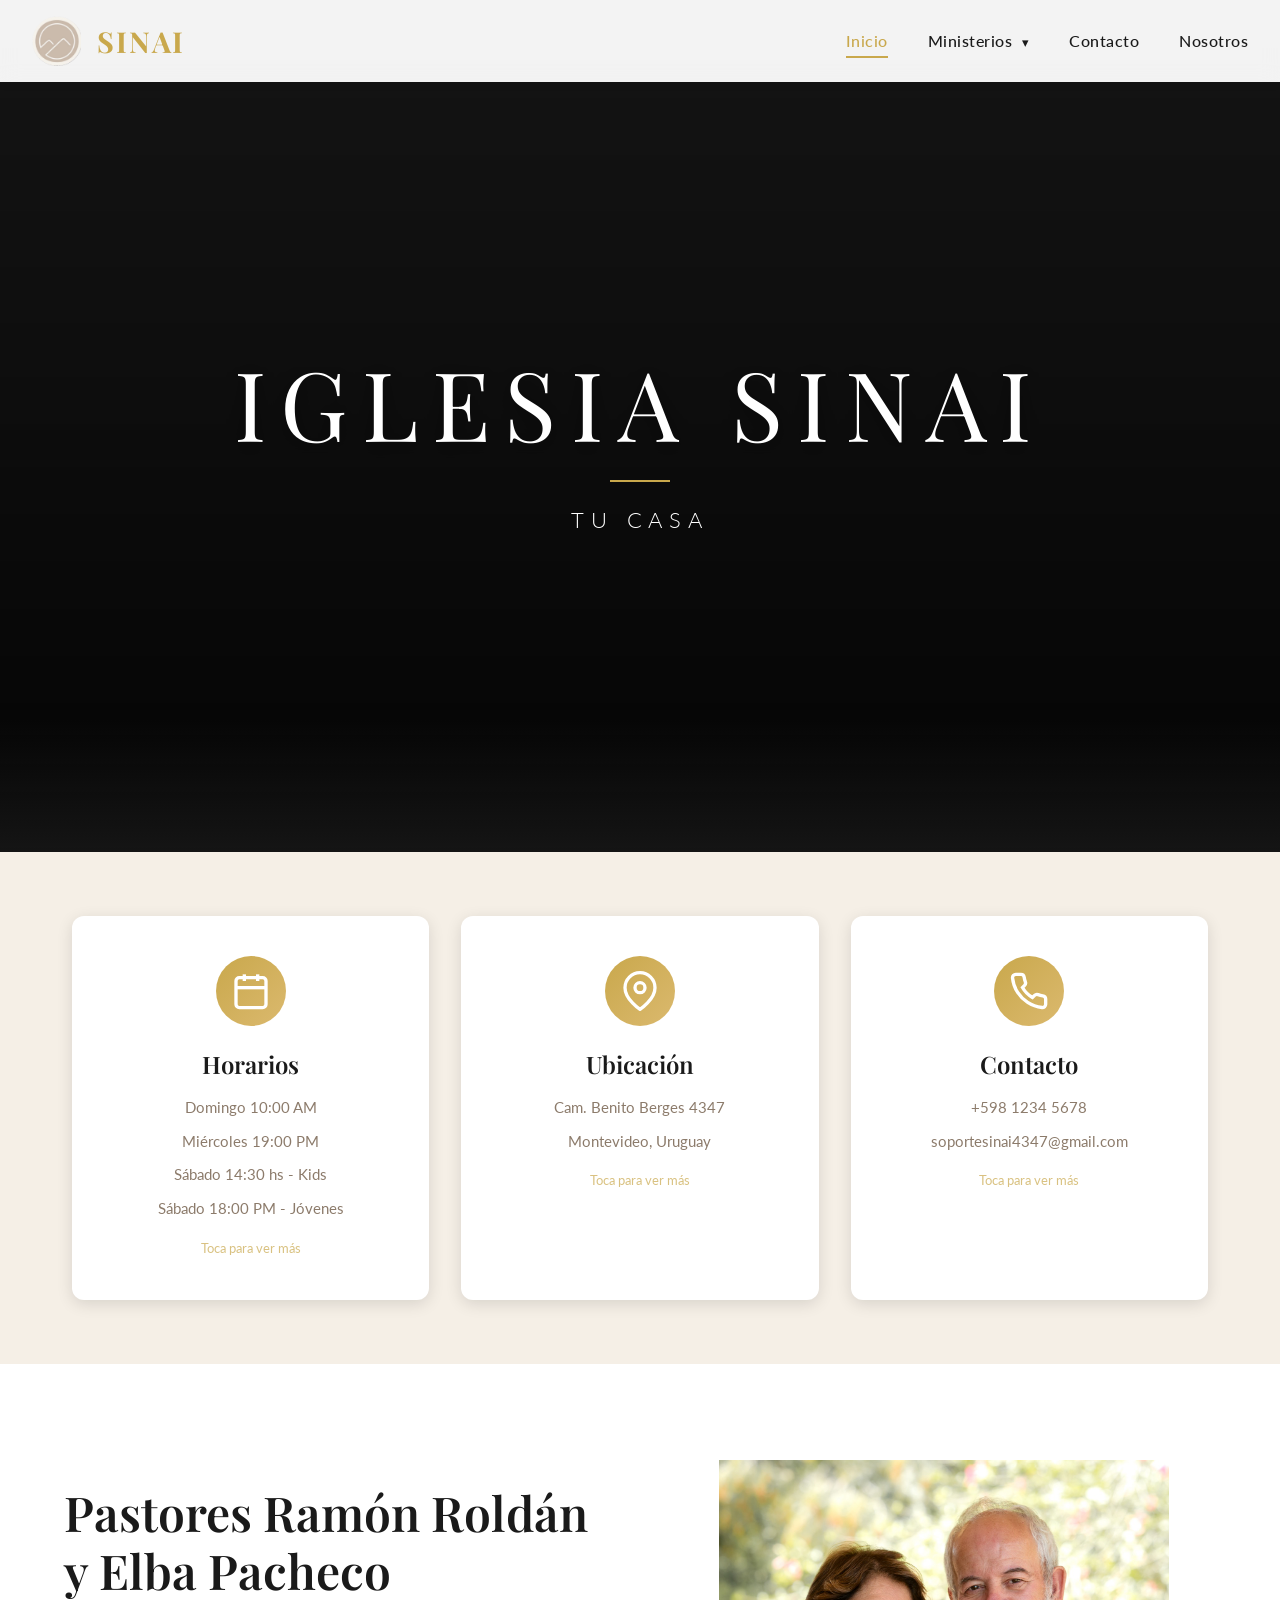
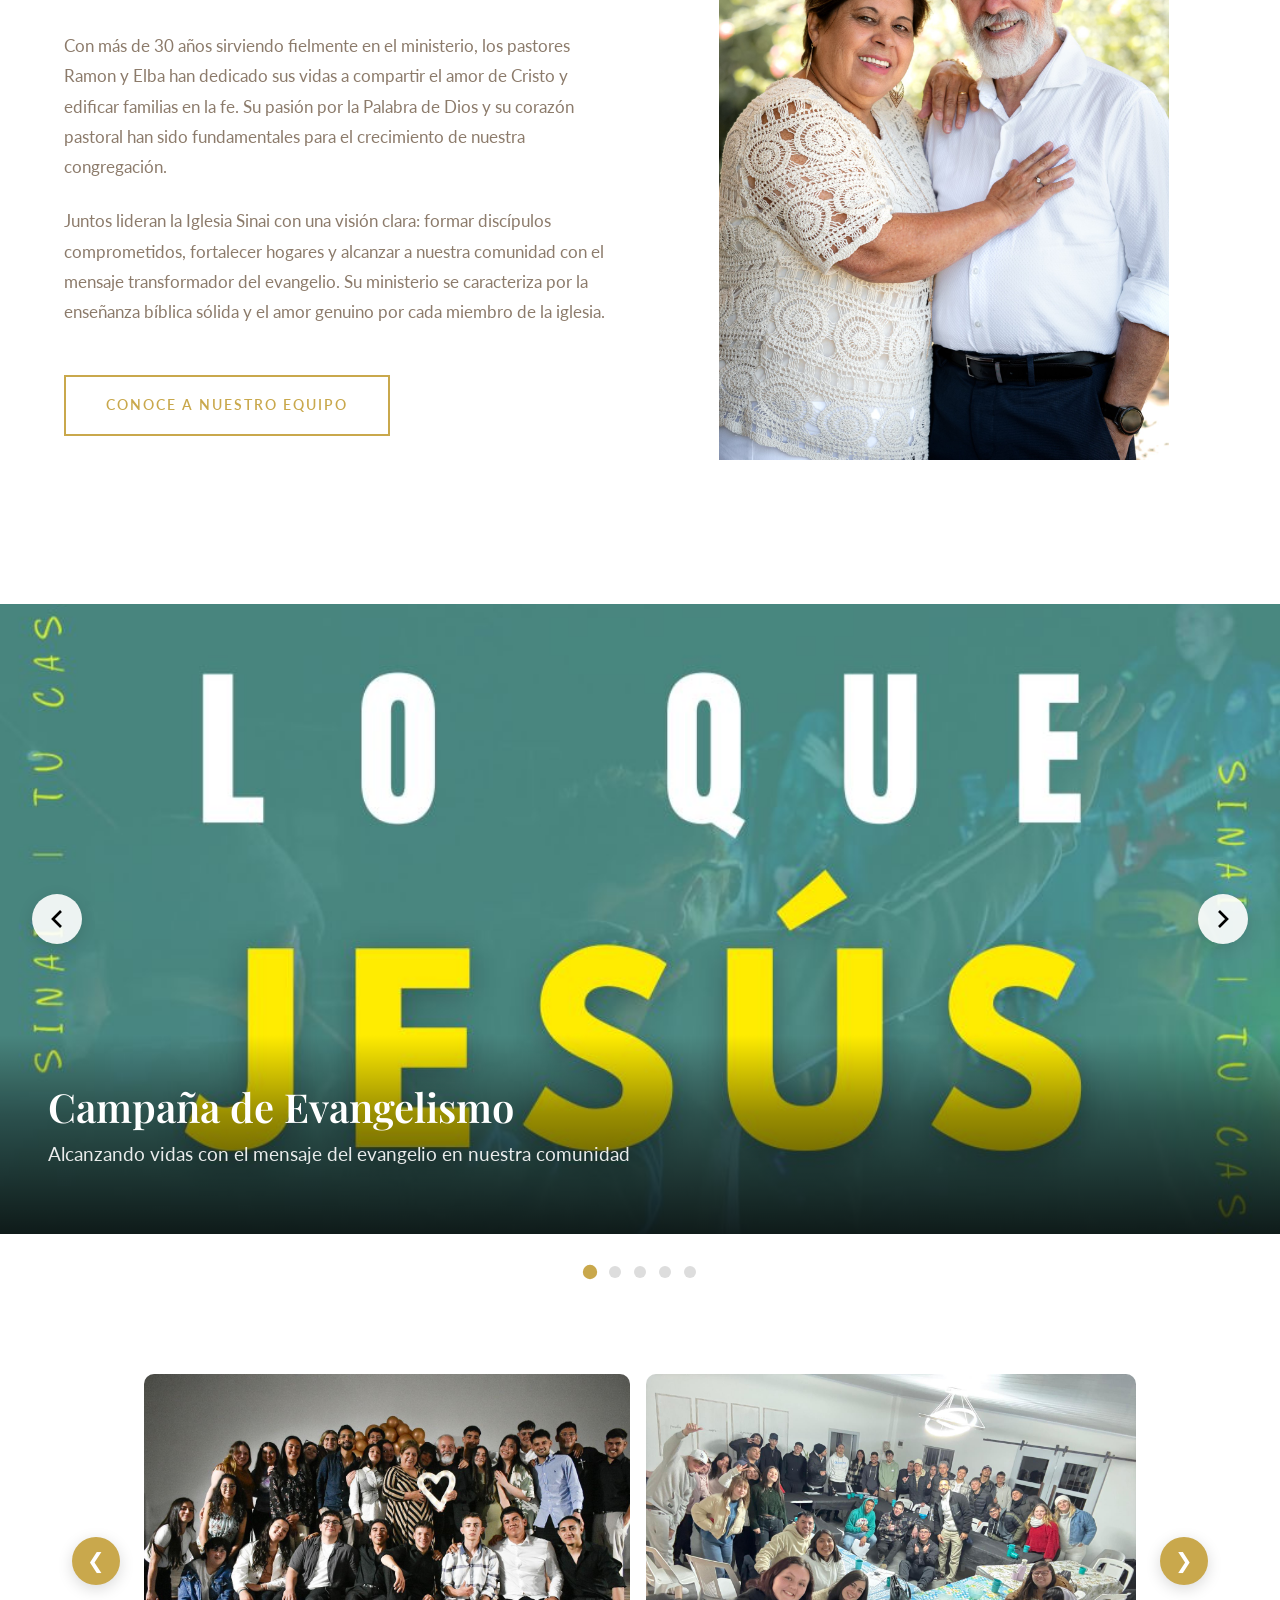
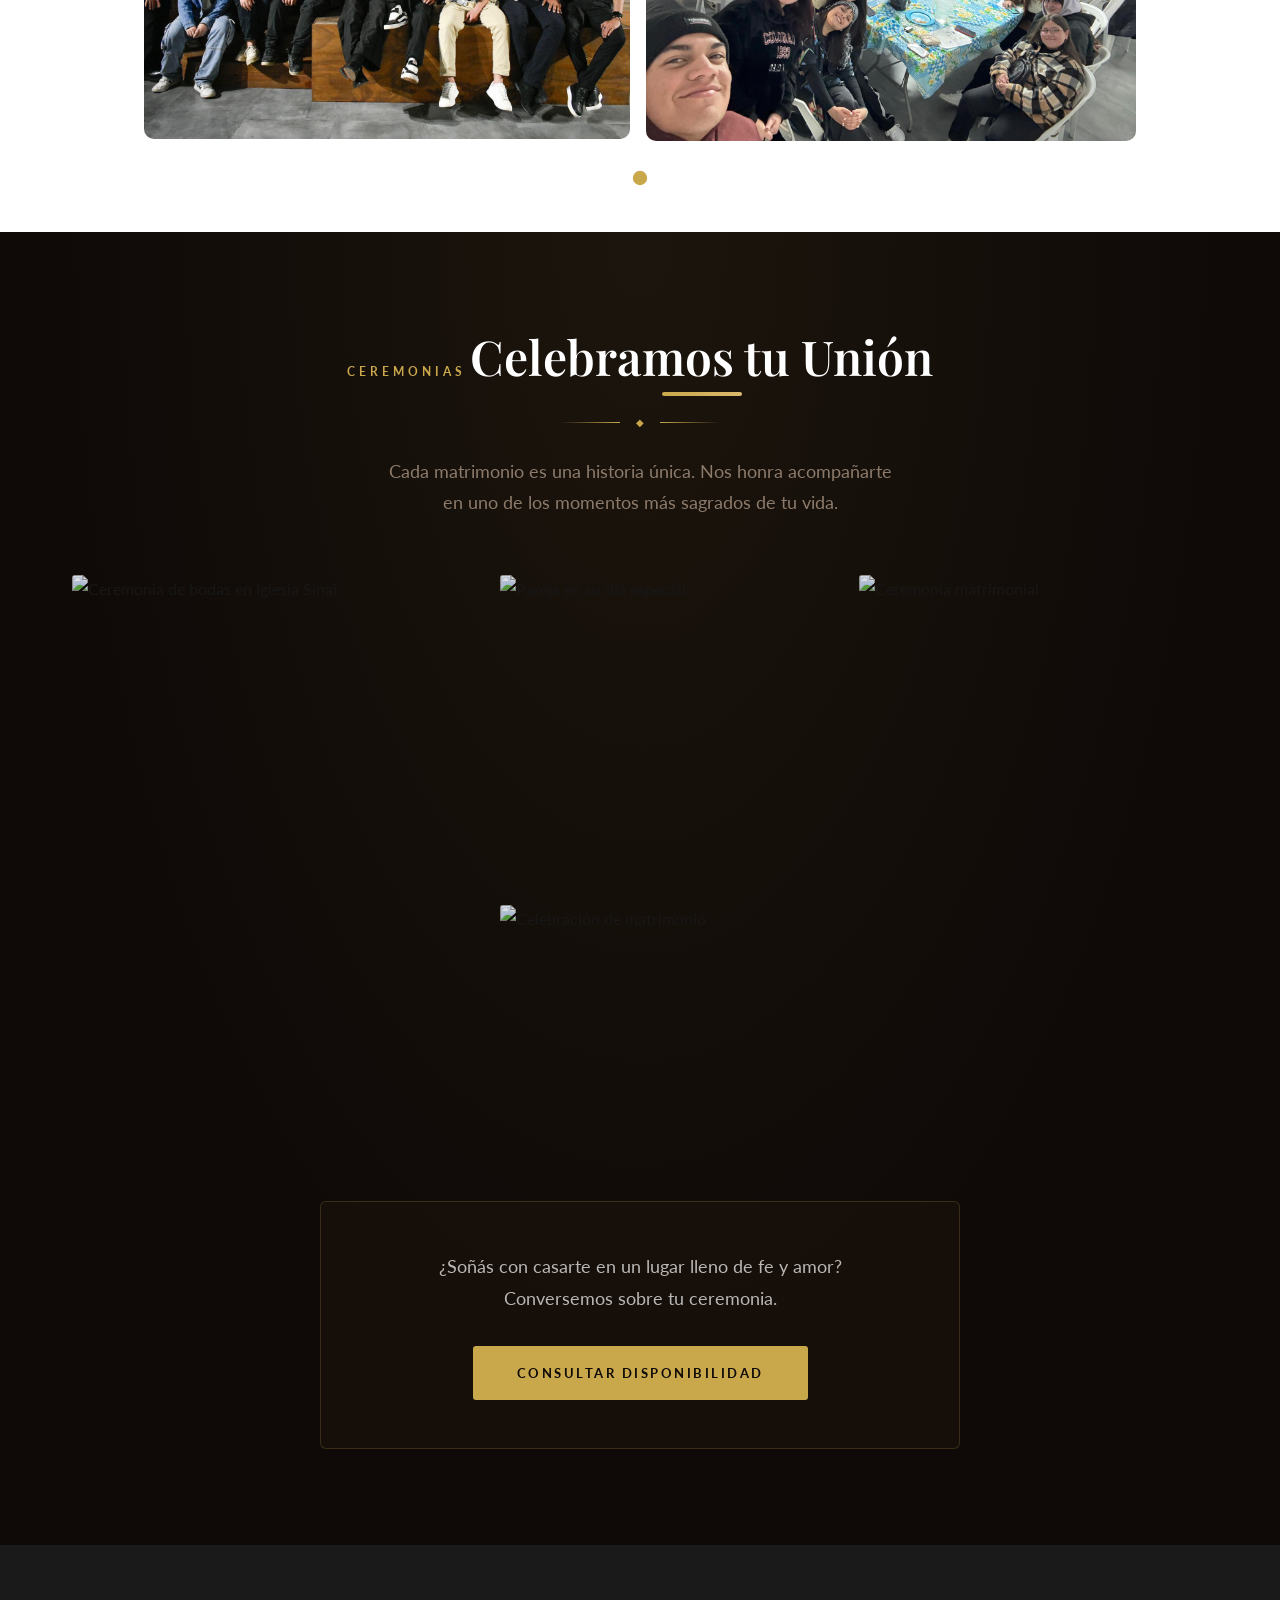
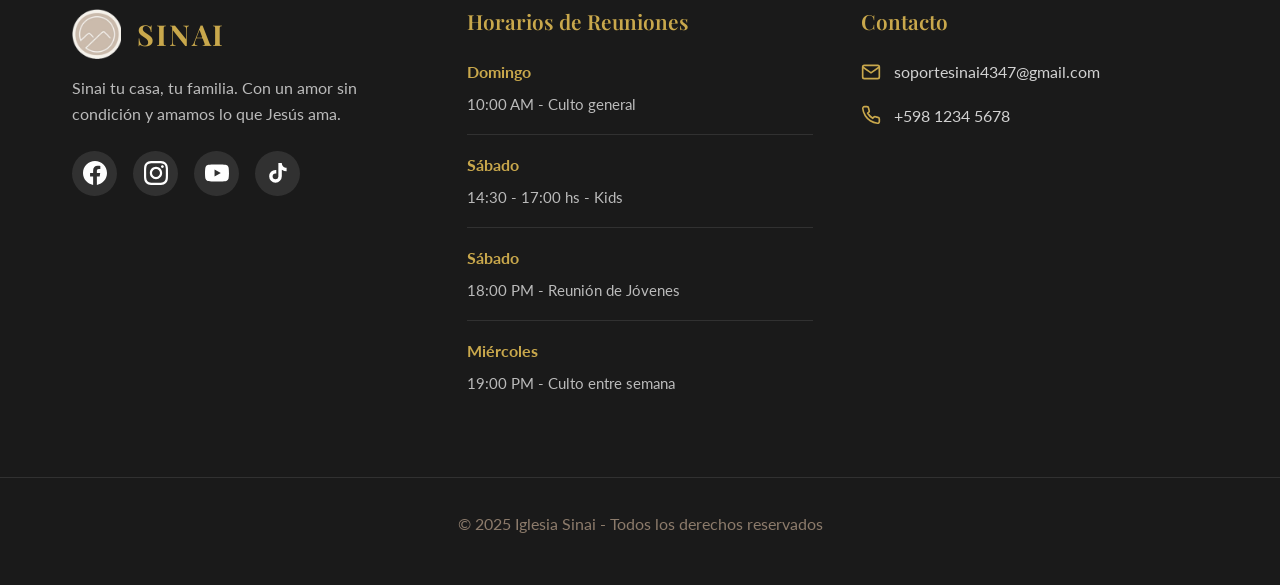
==== commit f6df0475: "Agregar horario de Kids (Sábado 14:30–17:00) en todos los archivos Co-Authored-By: Claude Sonnet 4.6" ====
--- a/index.html
+++ b/index.html
@@ -83,8 +83,9 @@
         </div>
         <h3>Horarios</h3>
         <p>Domingo 10:00 AM</p>
-        <p>Miercoles 19:00 PM</p>
-        <p>Sábado 18:00 PM</p>
+        <p>Miércoles 19:00 PM</p>
+        <p>Sábado 14:30 hs - Kids</p>
+        <p>Sábado 18:00 PM - Jóvenes</p>
         <span class="card-expand-hint">Toca para ver más</span>
       </div>
 
@@ -328,6 +329,10 @@
           </li>
           <li>
             <strong>Sábado</strong>
+            <span>14:30 - 17:00 hs - Kids</span>
+          </li>
+          <li>
+            <strong>Sábado</strong>
             <span>18:00 PM - Reunión de Jóvenes</span>
           </li>
           <li>
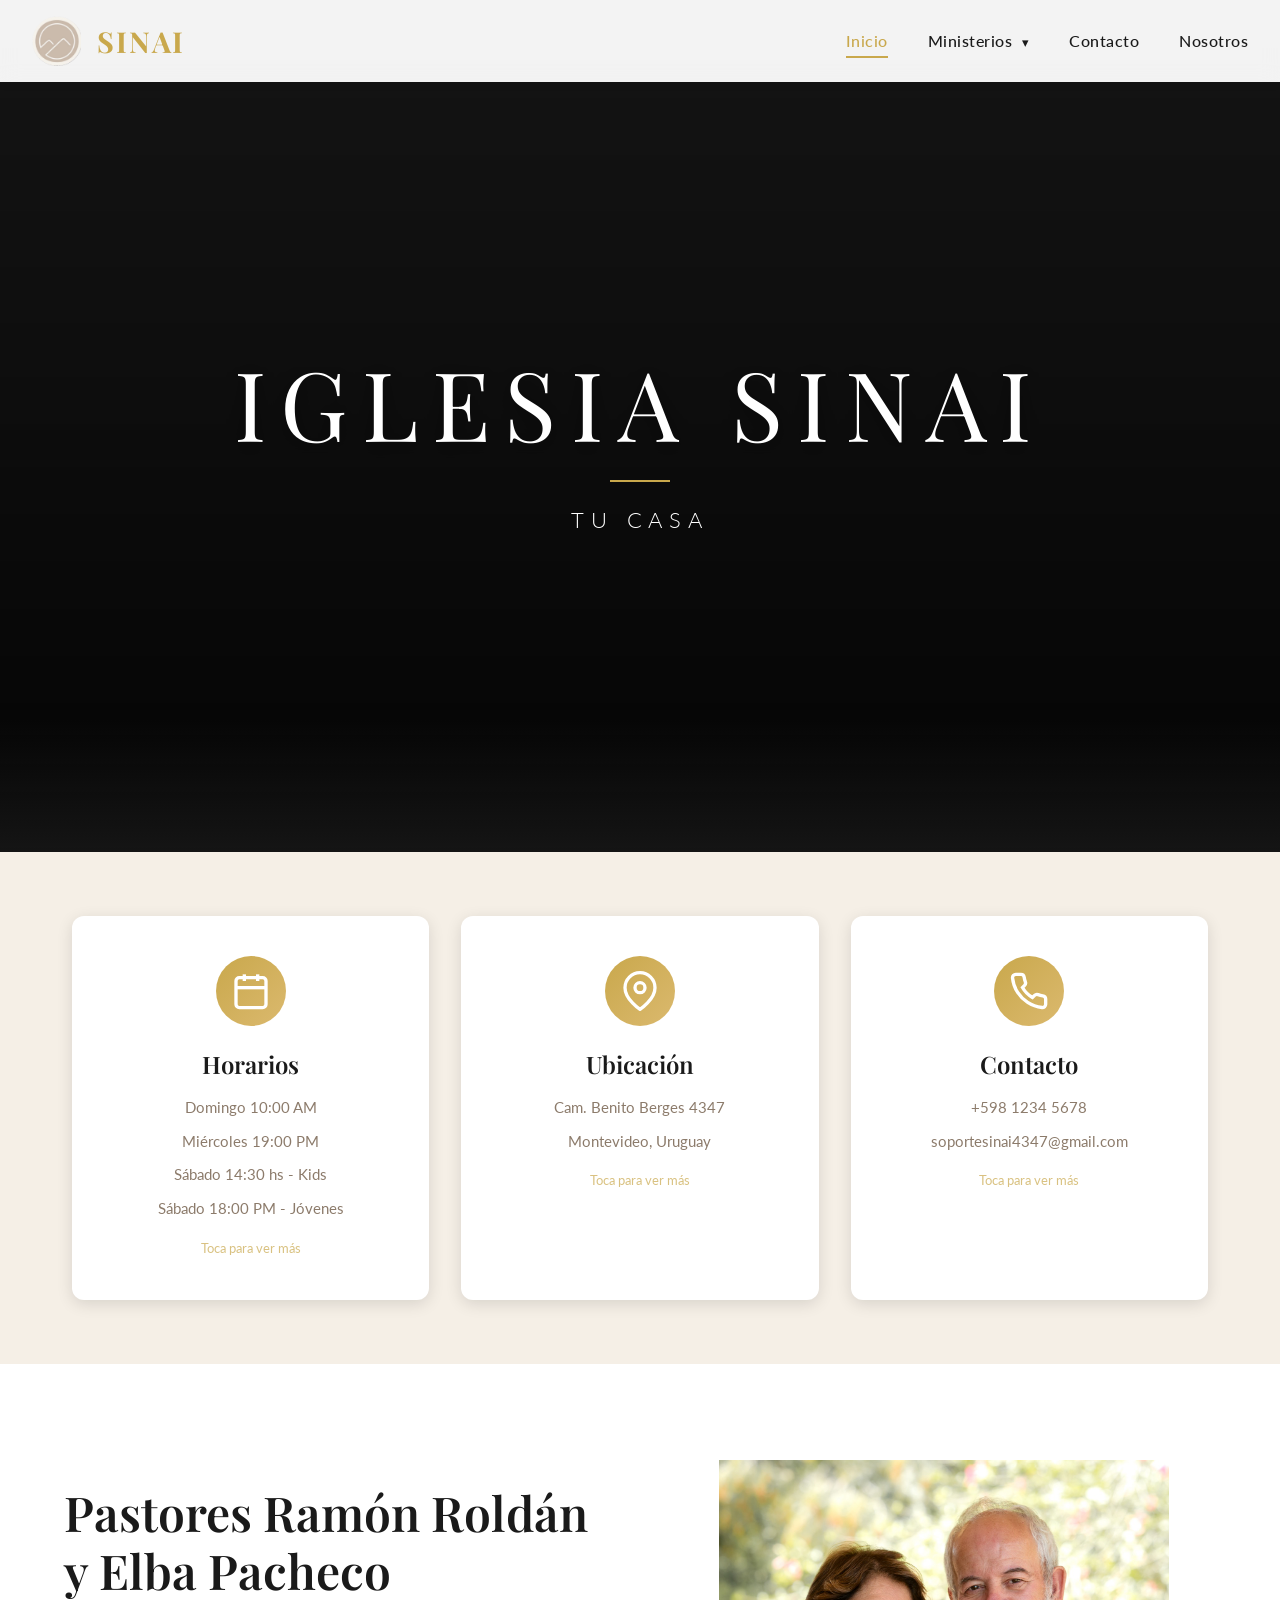
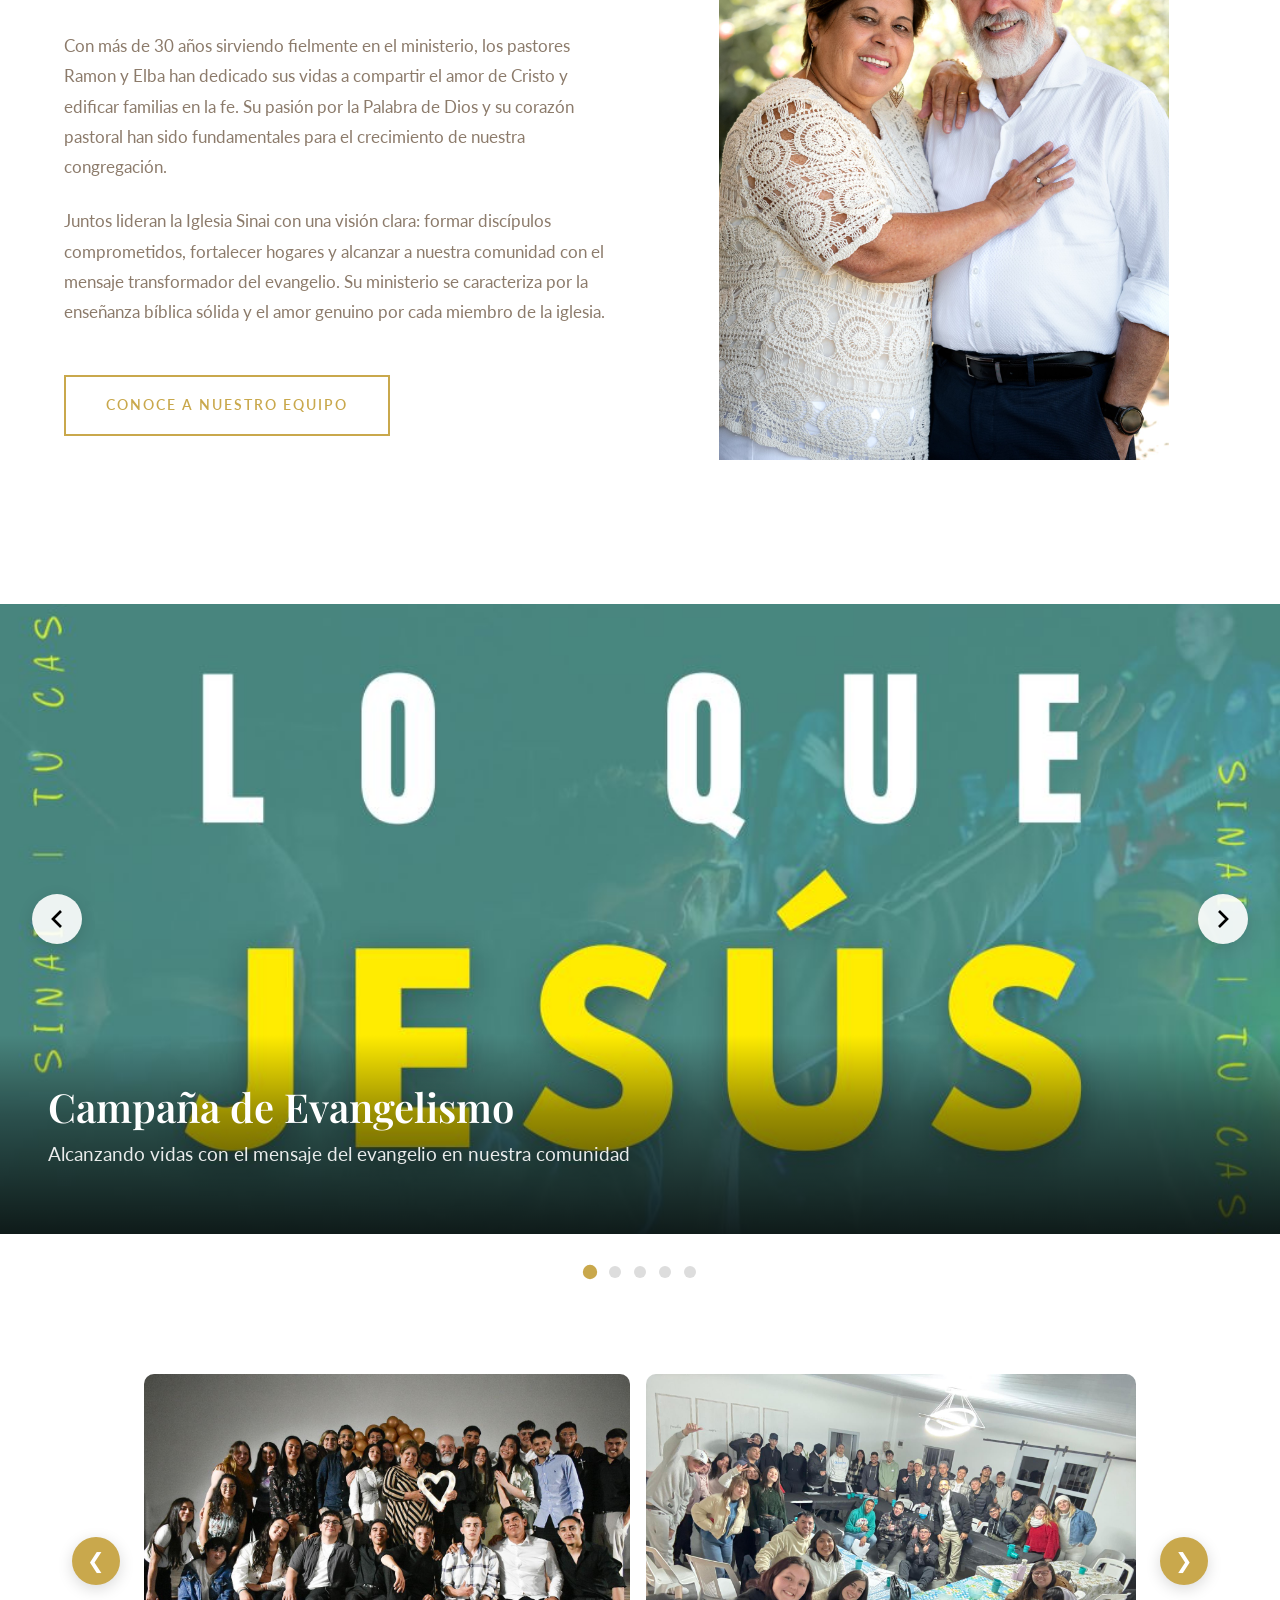
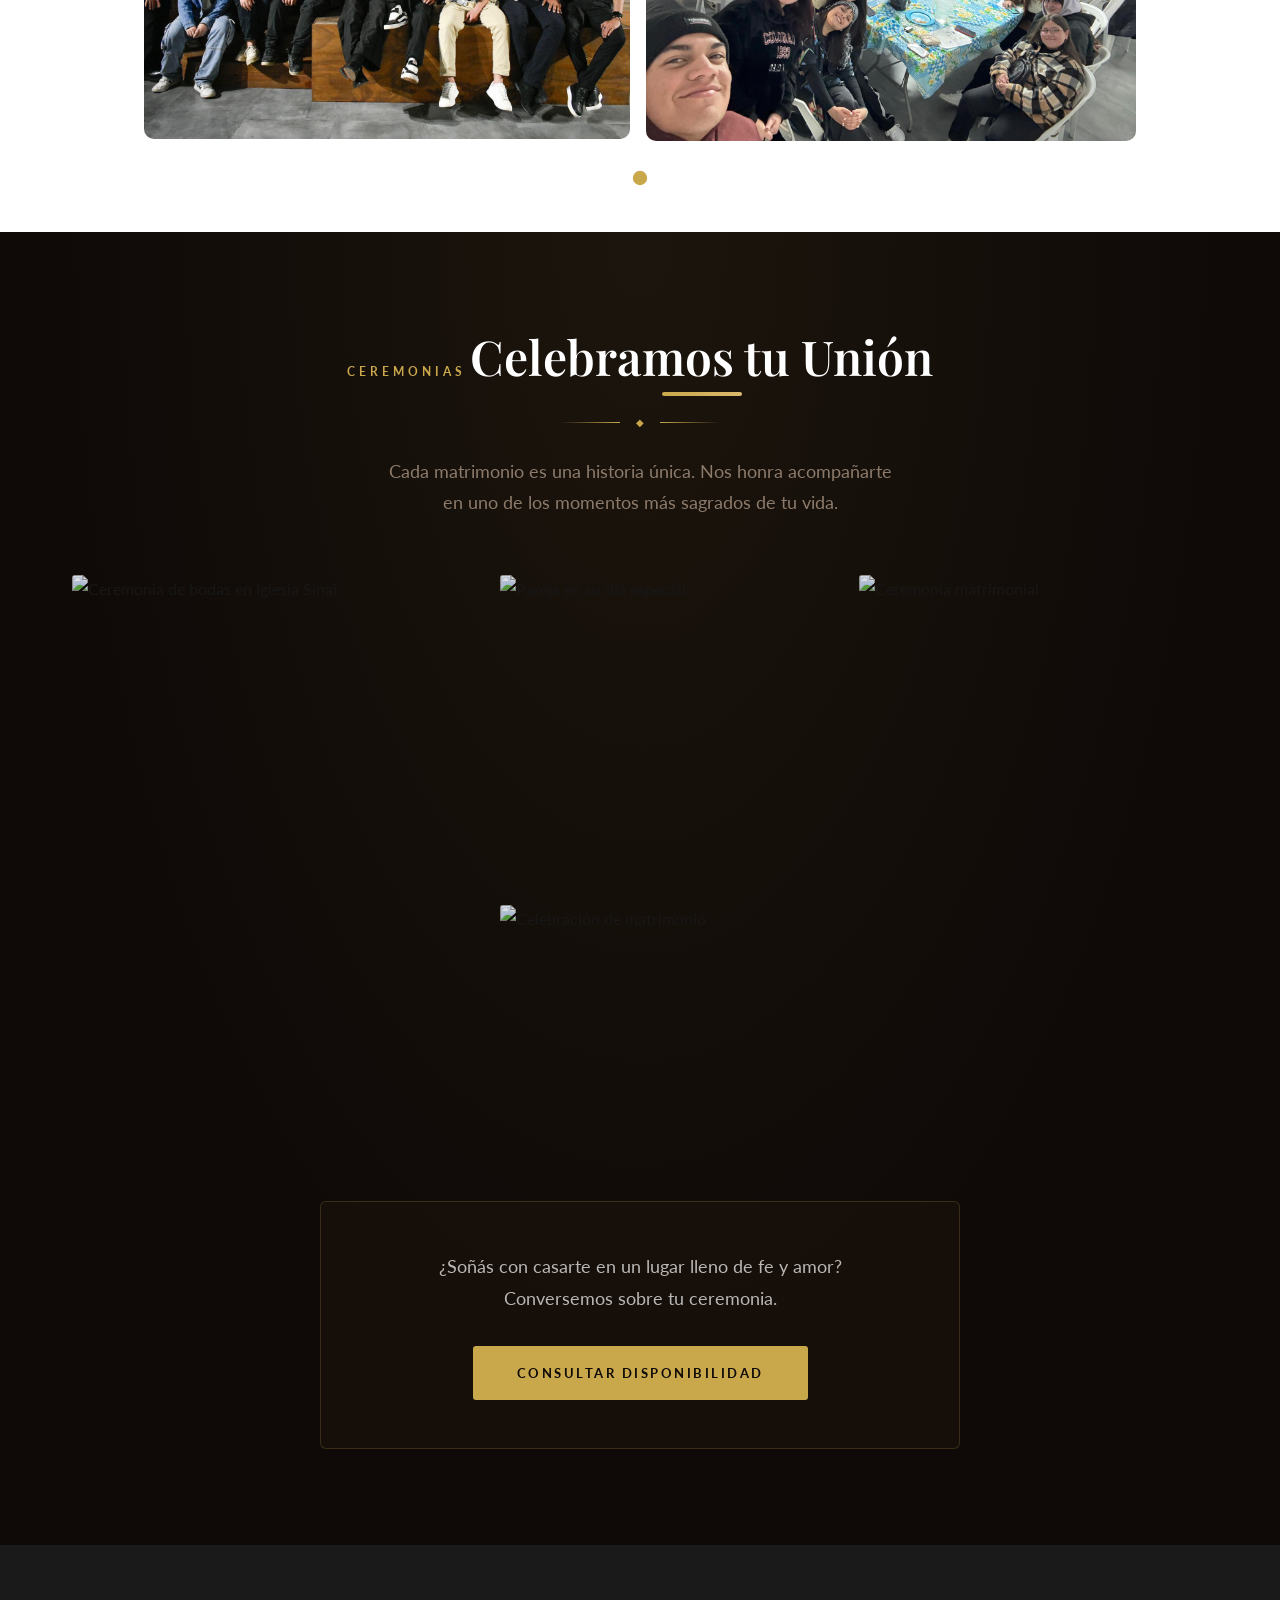
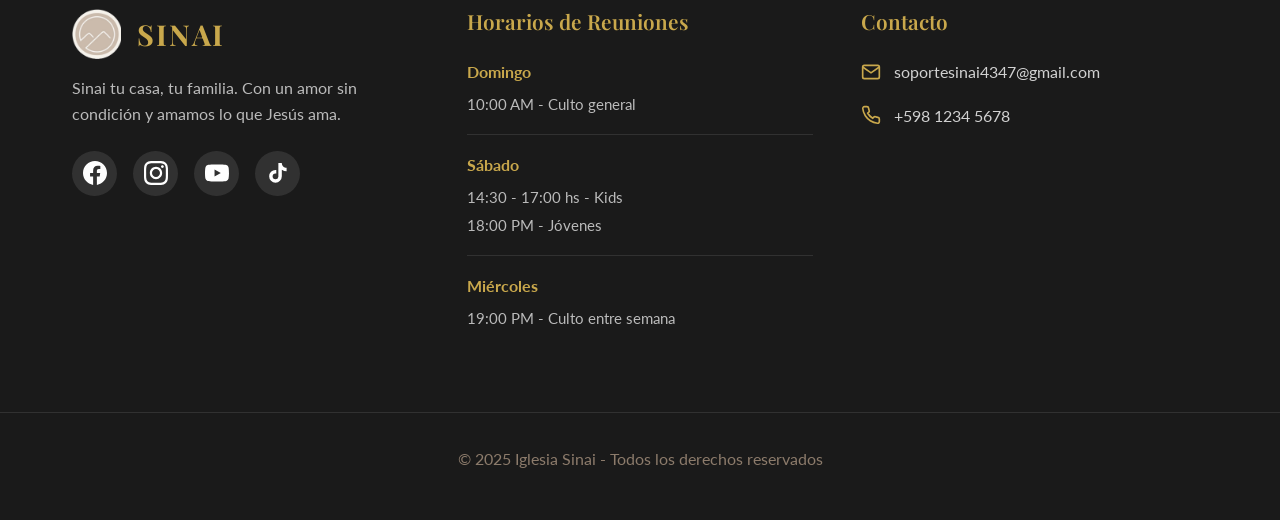
==== commit f730c12d: "Corregir horario de Kids en modal y unificar entradas de Sábado en footers Co-Authored-By: Claude So" ====
--- a/index.html
+++ b/index.html
@@ -329,11 +329,7 @@
           </li>
           <li>
             <strong>Sábado</strong>
-            <span>14:30 - 17:00 hs - Kids</span>
-          </li>
-          <li>
-            <strong>Sábado</strong>
-            <span>18:00 PM - Reunión de Jóvenes</span>
+            <span>14:30 - 17:00 hs - Kids<br>18:00 PM - Jóvenes</span>
           </li>
           <li>
             <strong>Miércoles</strong>
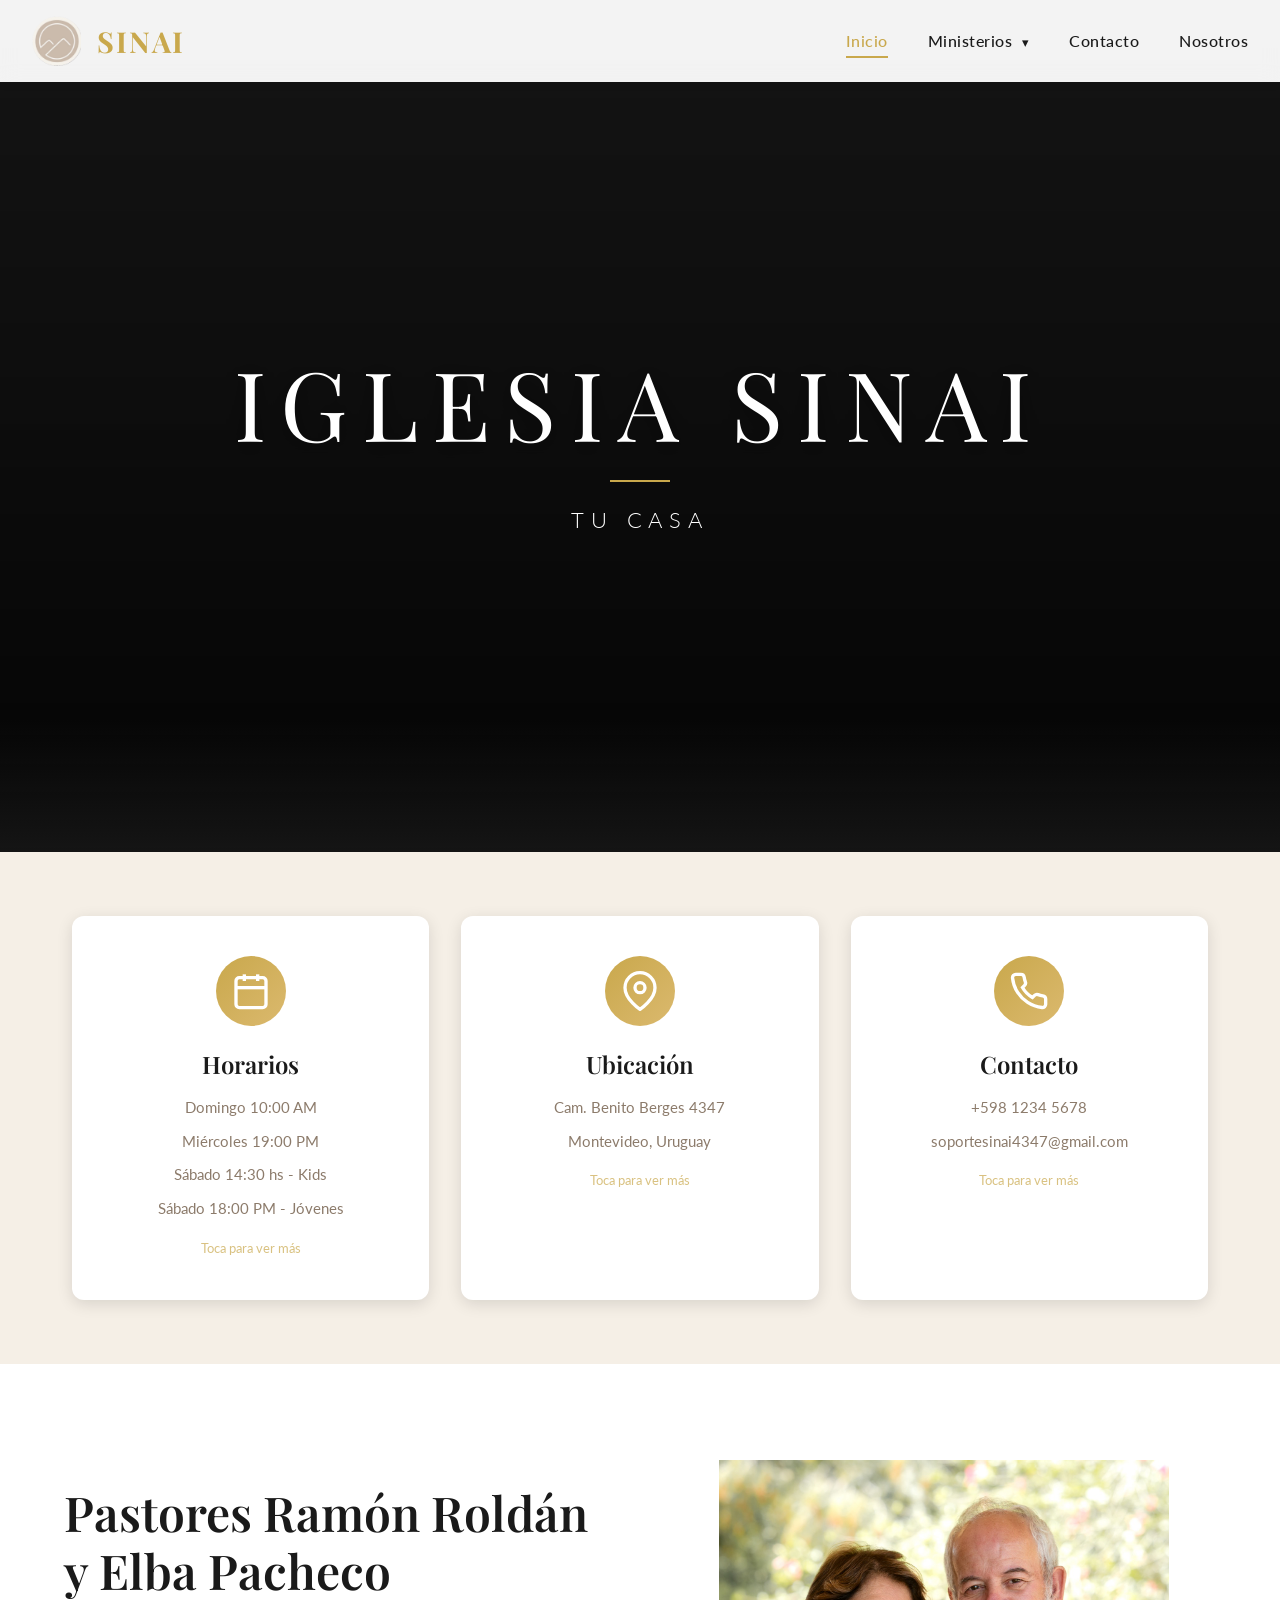
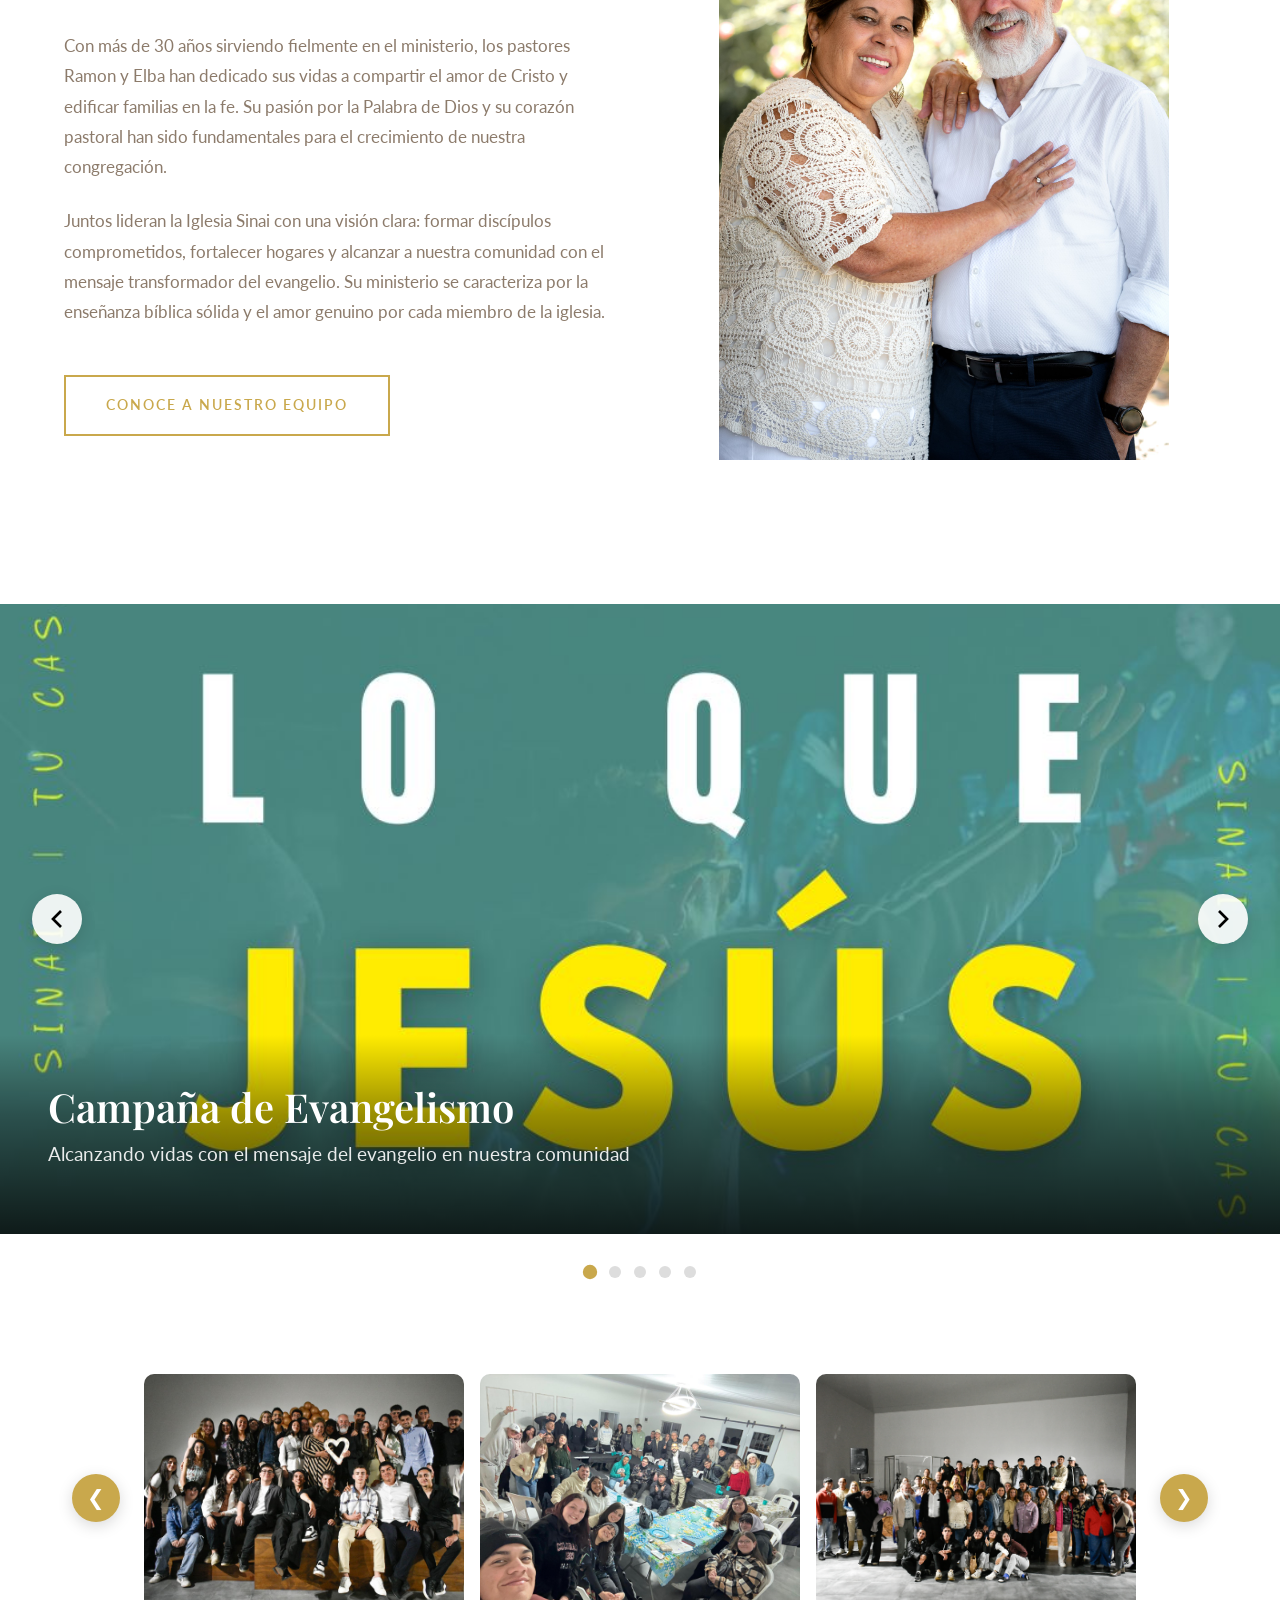
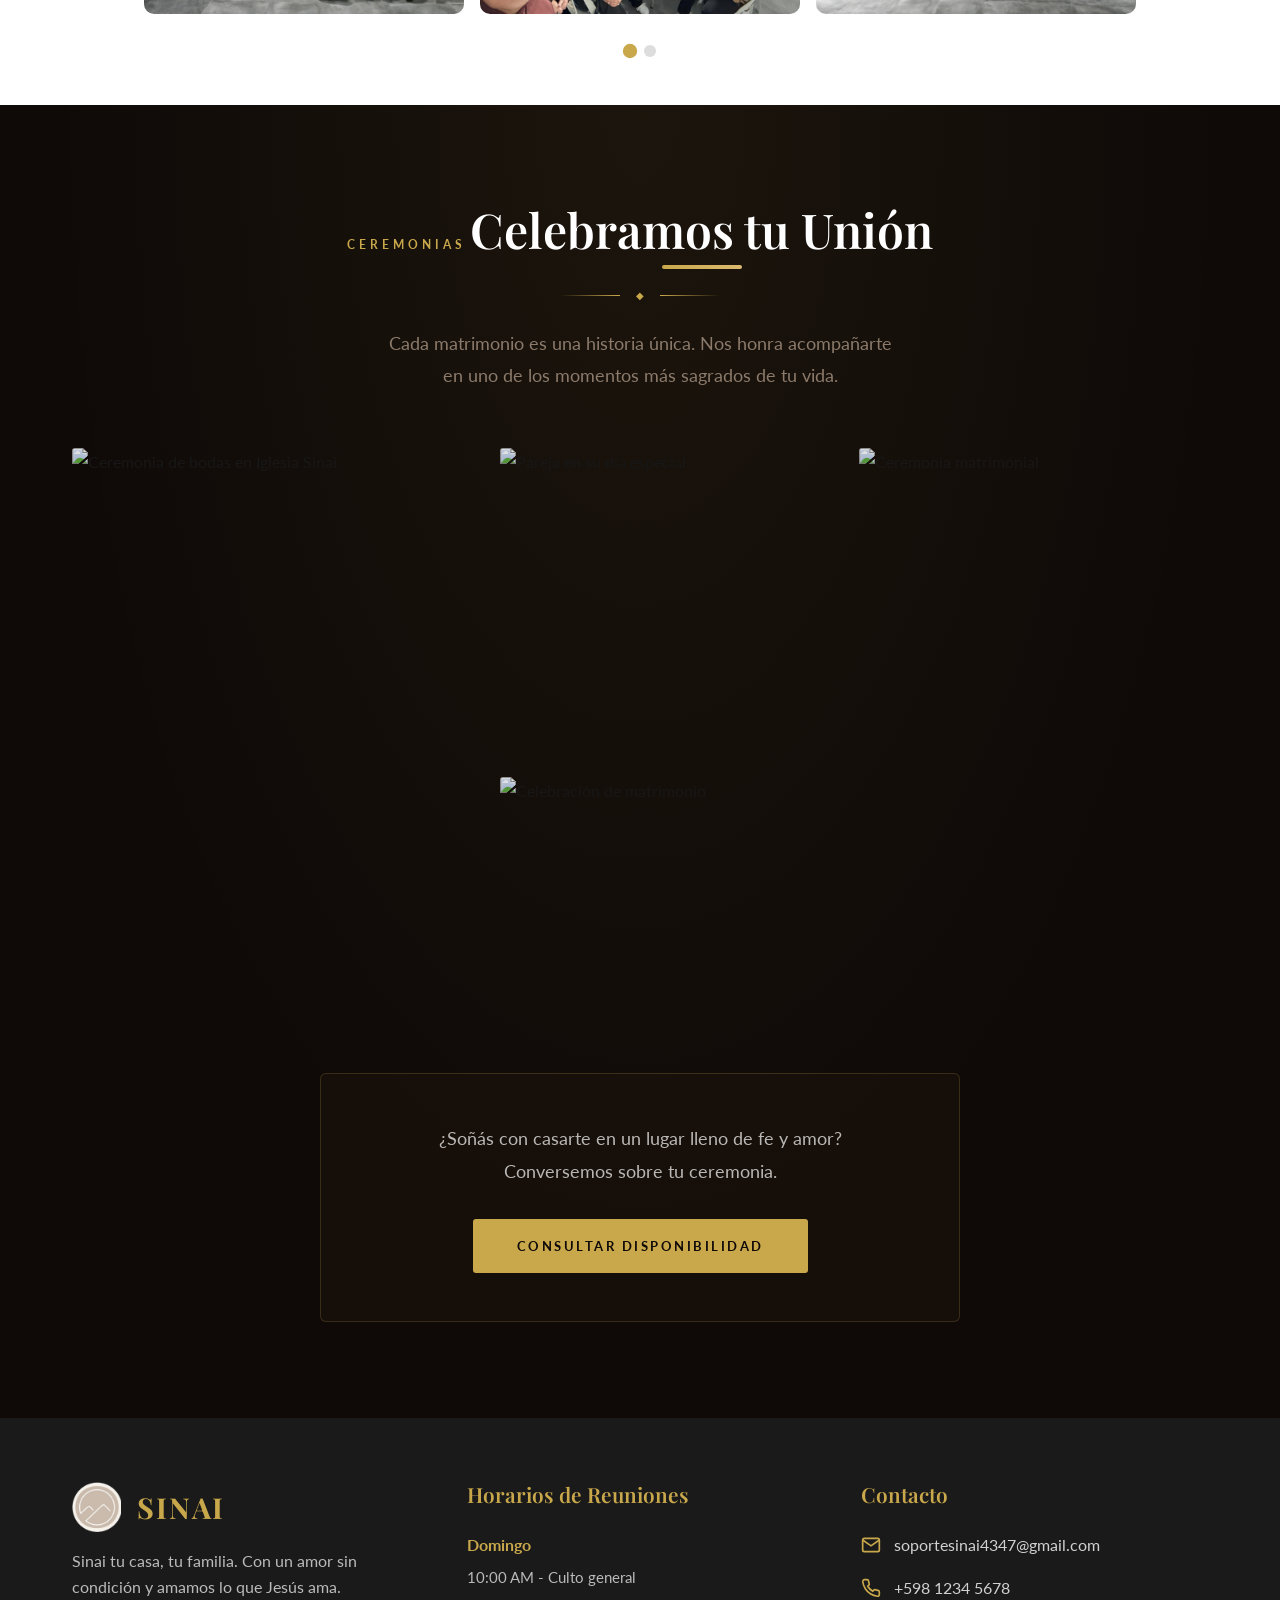
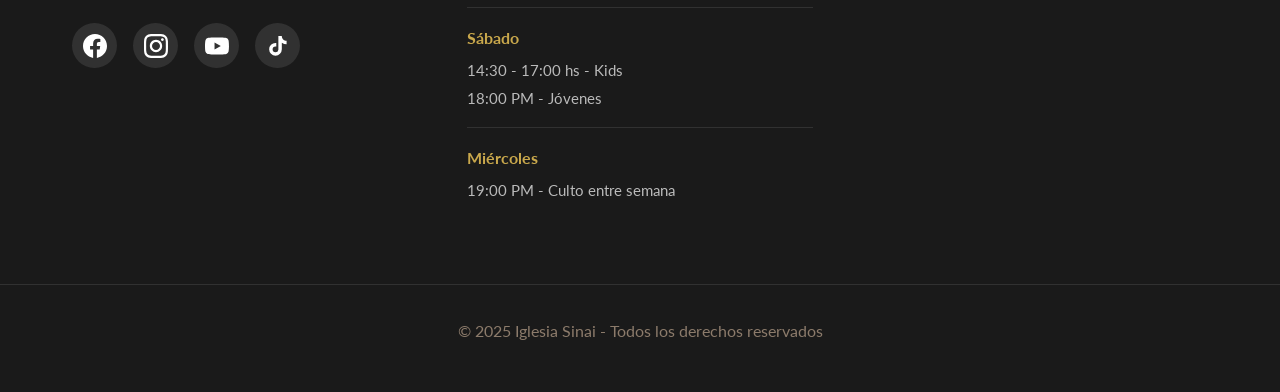
==== commit 7f3bbd25: "Agregar fotos nuevas a la galería del inicio Co-Authored-By: Claude Sonnet 4.6 <noreply@anthropic.co" ====
--- a/index.html
+++ b/index.html
@@ -233,6 +233,15 @@
             <div class="galeria-slide">
               <img src="img/galeria2.jpg" alt="Ministerio de jóvenes" loading="lazy">
             </div>
+              <div class="galeria-slide">
+              <img src="img/_DSC5959.JPG" alt="Ministerio de jóvenes" loading="lazy">
+            </div>
+             <div class="galeria-slide">
+              <img src="img/Diseño sin título.jpeg" alt="Ministerio de jóvenes" loading="lazy">
+            </div>
+             <div class="galeria-slide">
+              <img src="img/Diseño sin título2.jpeg" alt="Ministerio de jóvenes" loading="lazy">
+            </div>
             <!-- Agregar más slides: <div class="galeria-slide"><img src="img/galeria3.jpg" alt=""></div> -->
           </div>
         </div>
--- a/css/style.css
+++ b/css/style.css
@@ -480,8 +480,10 @@
   max-width: 500px;
   width: 100%;
   max-height: 80vh;
-  overflow-y: auto;
+  overflow: hidden;
   position: relative;
+  display: flex;
+  flex-direction: column;
   animation: modalSlideIn 0.3s ease;
 }
 
@@ -516,6 +518,8 @@
 
 .info-modal-body {
   padding: 2.5rem;
+  overflow-y: auto;
+  flex: 1;
 }
 
 .info-modal-body .modal-icon {
